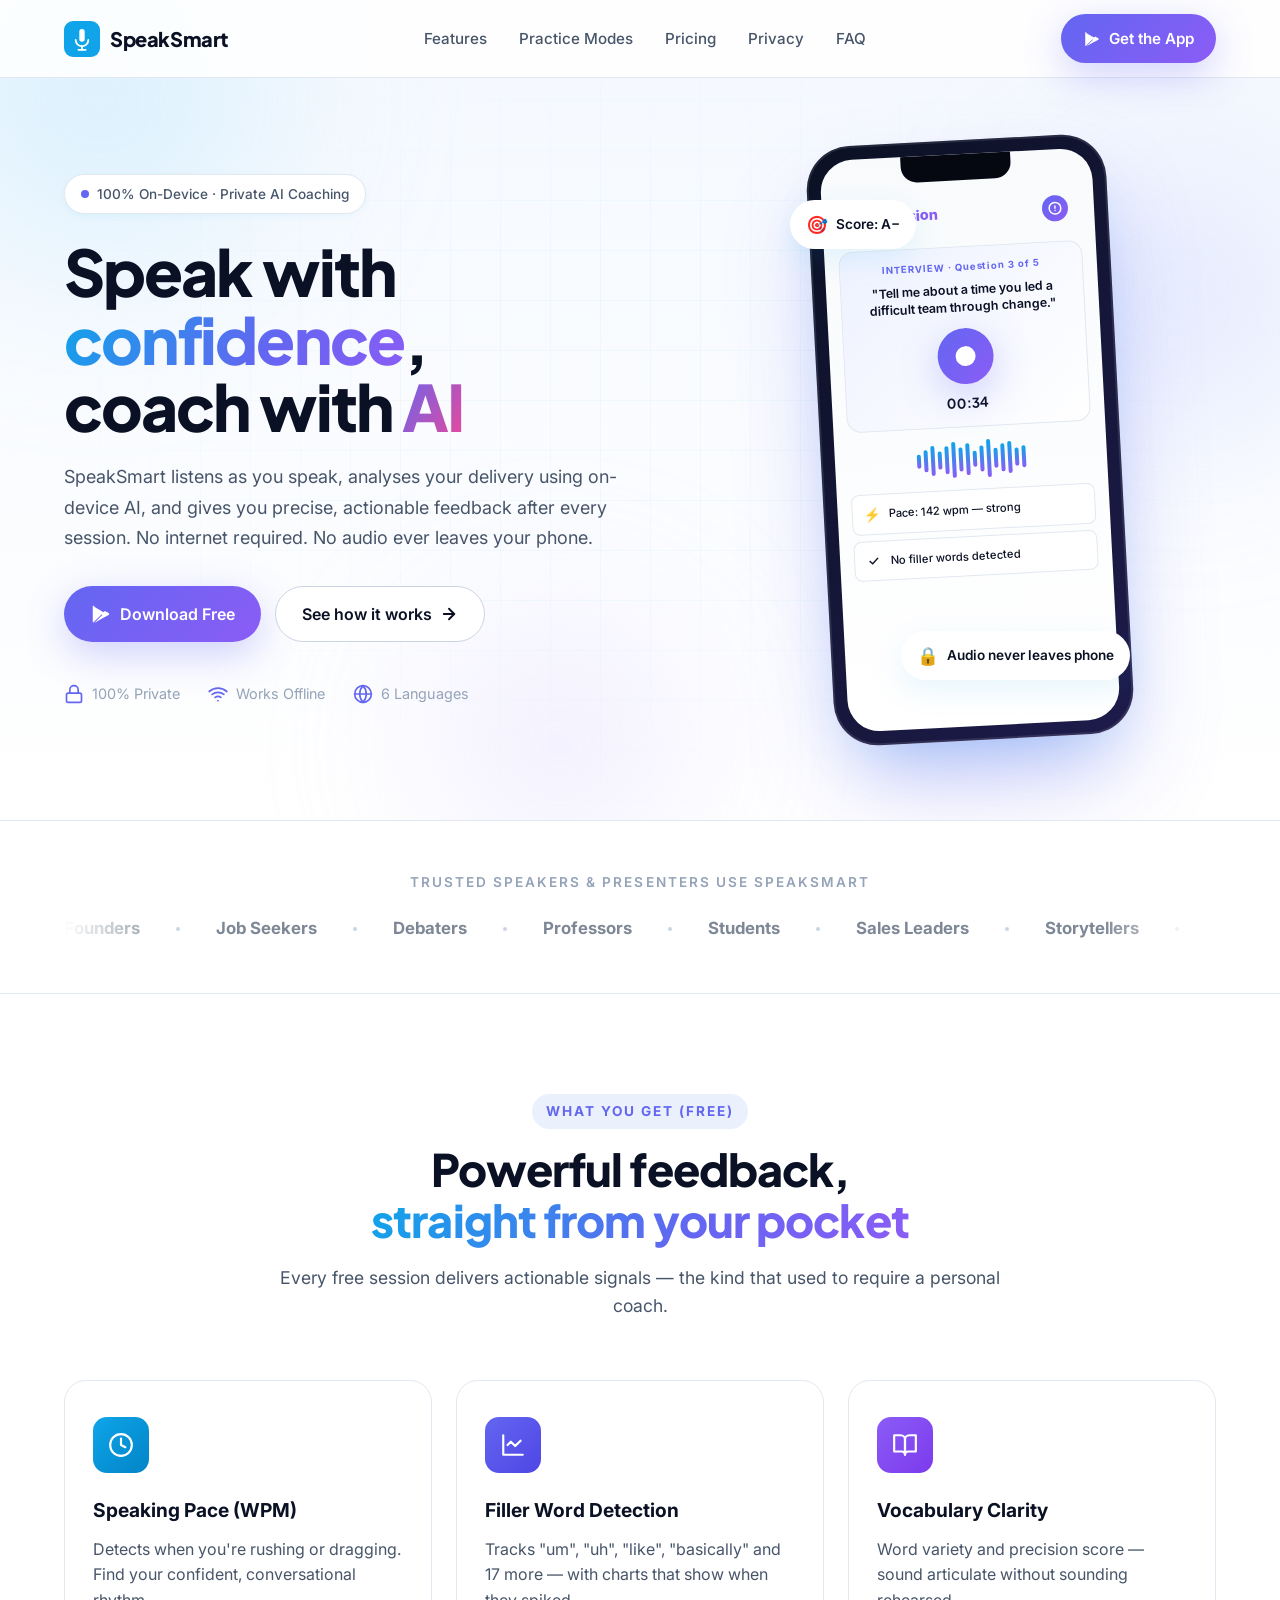
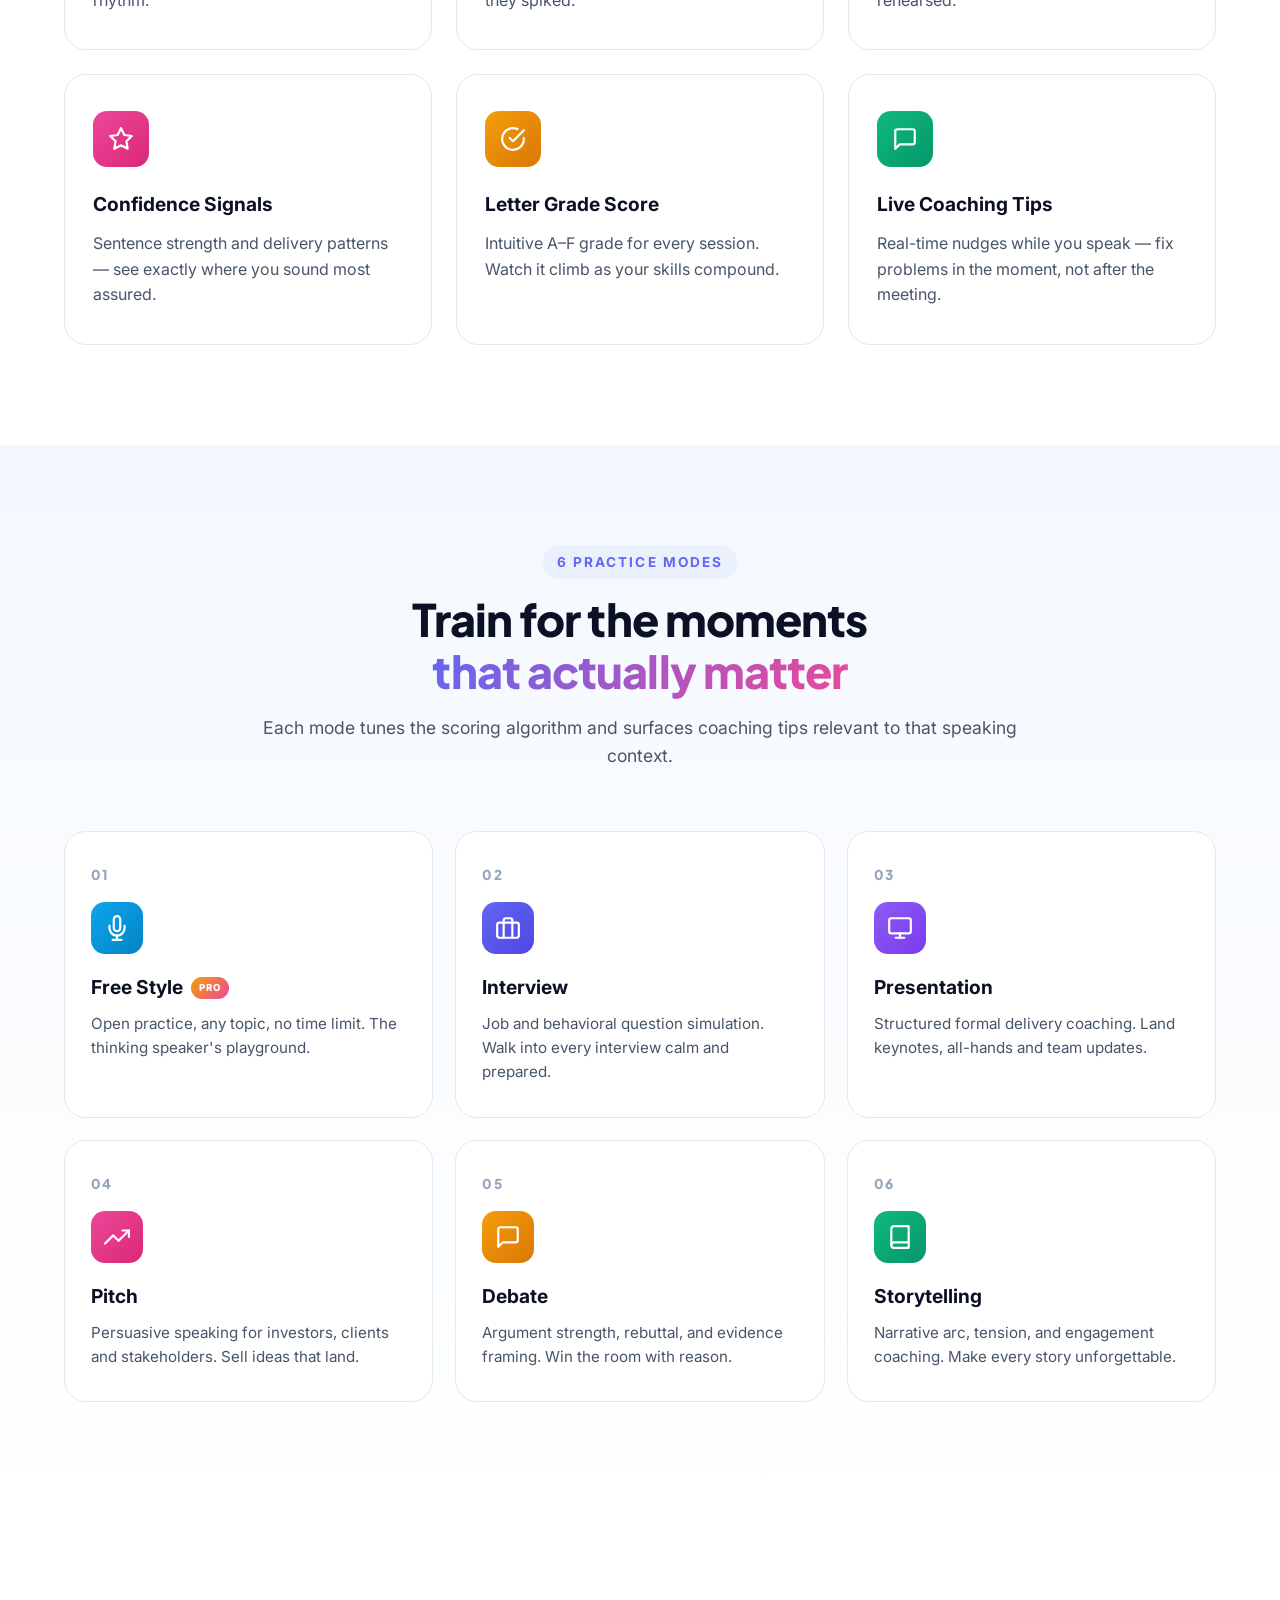
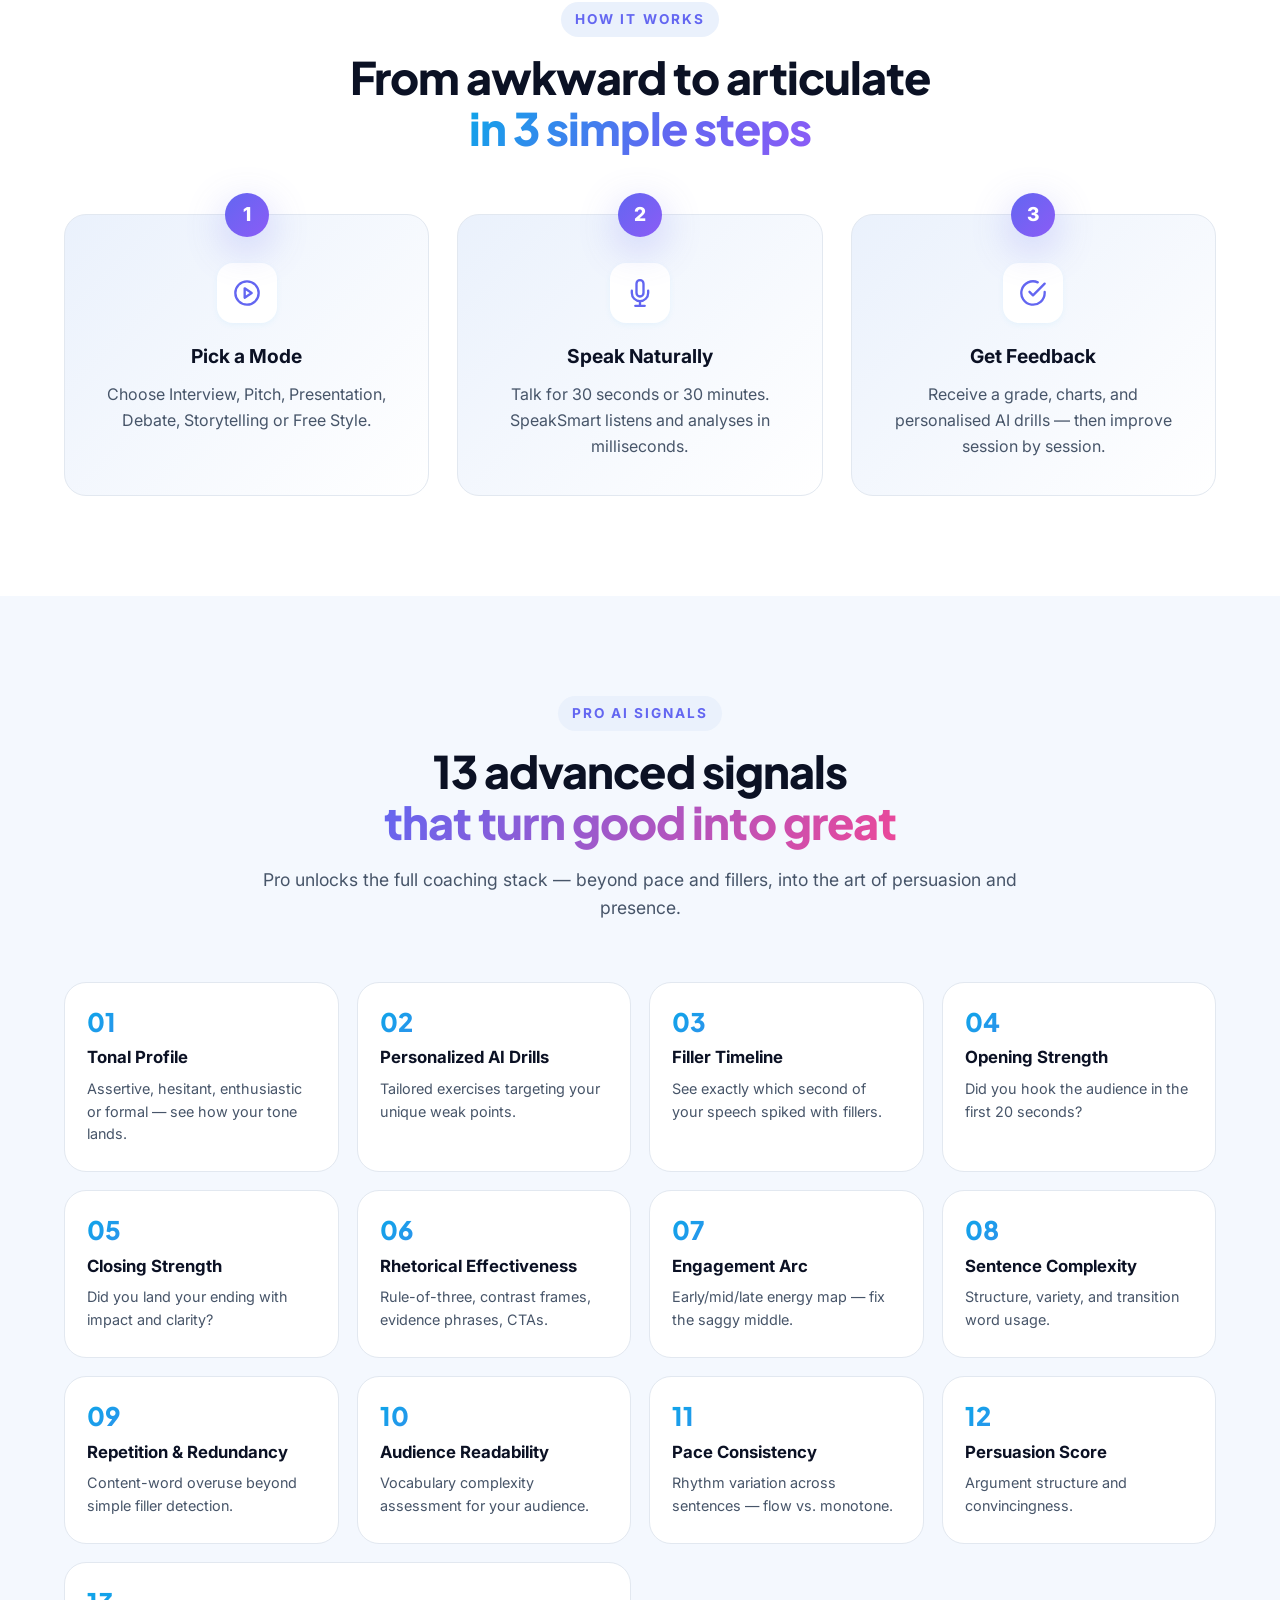
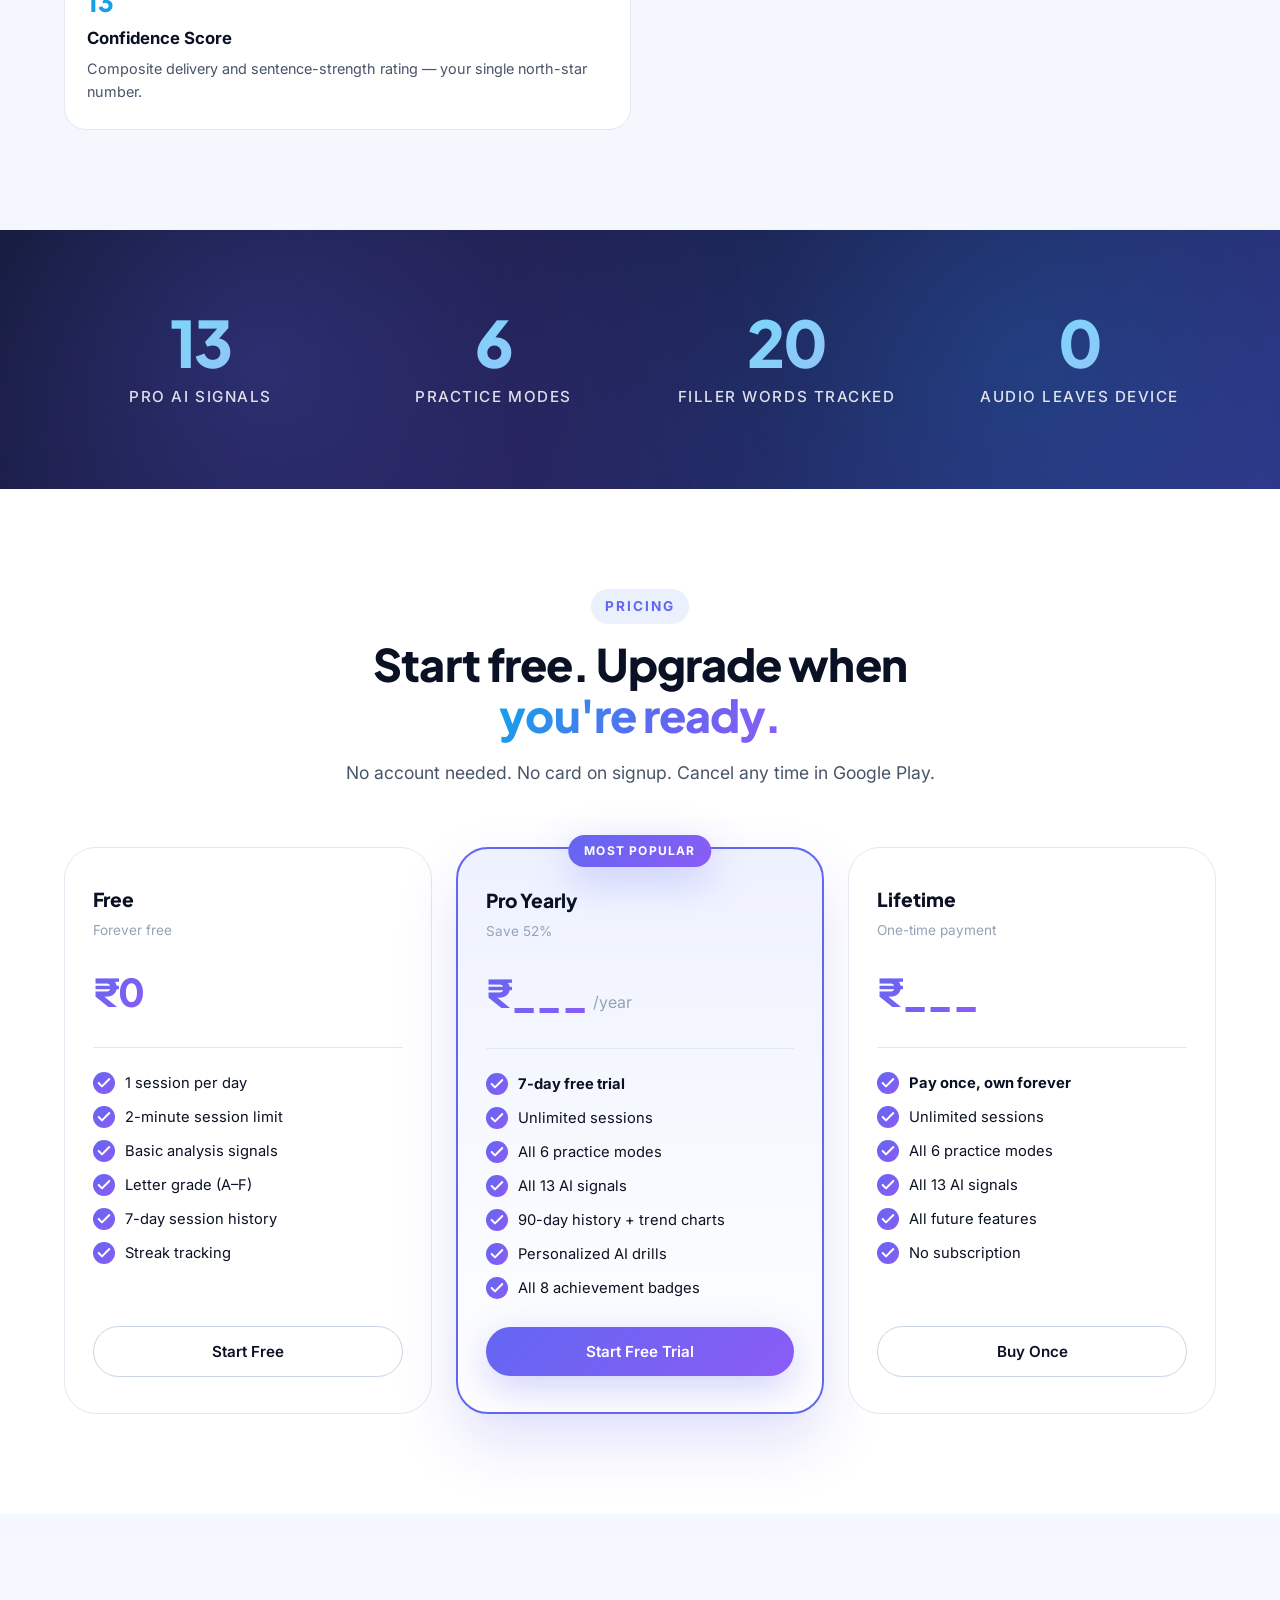
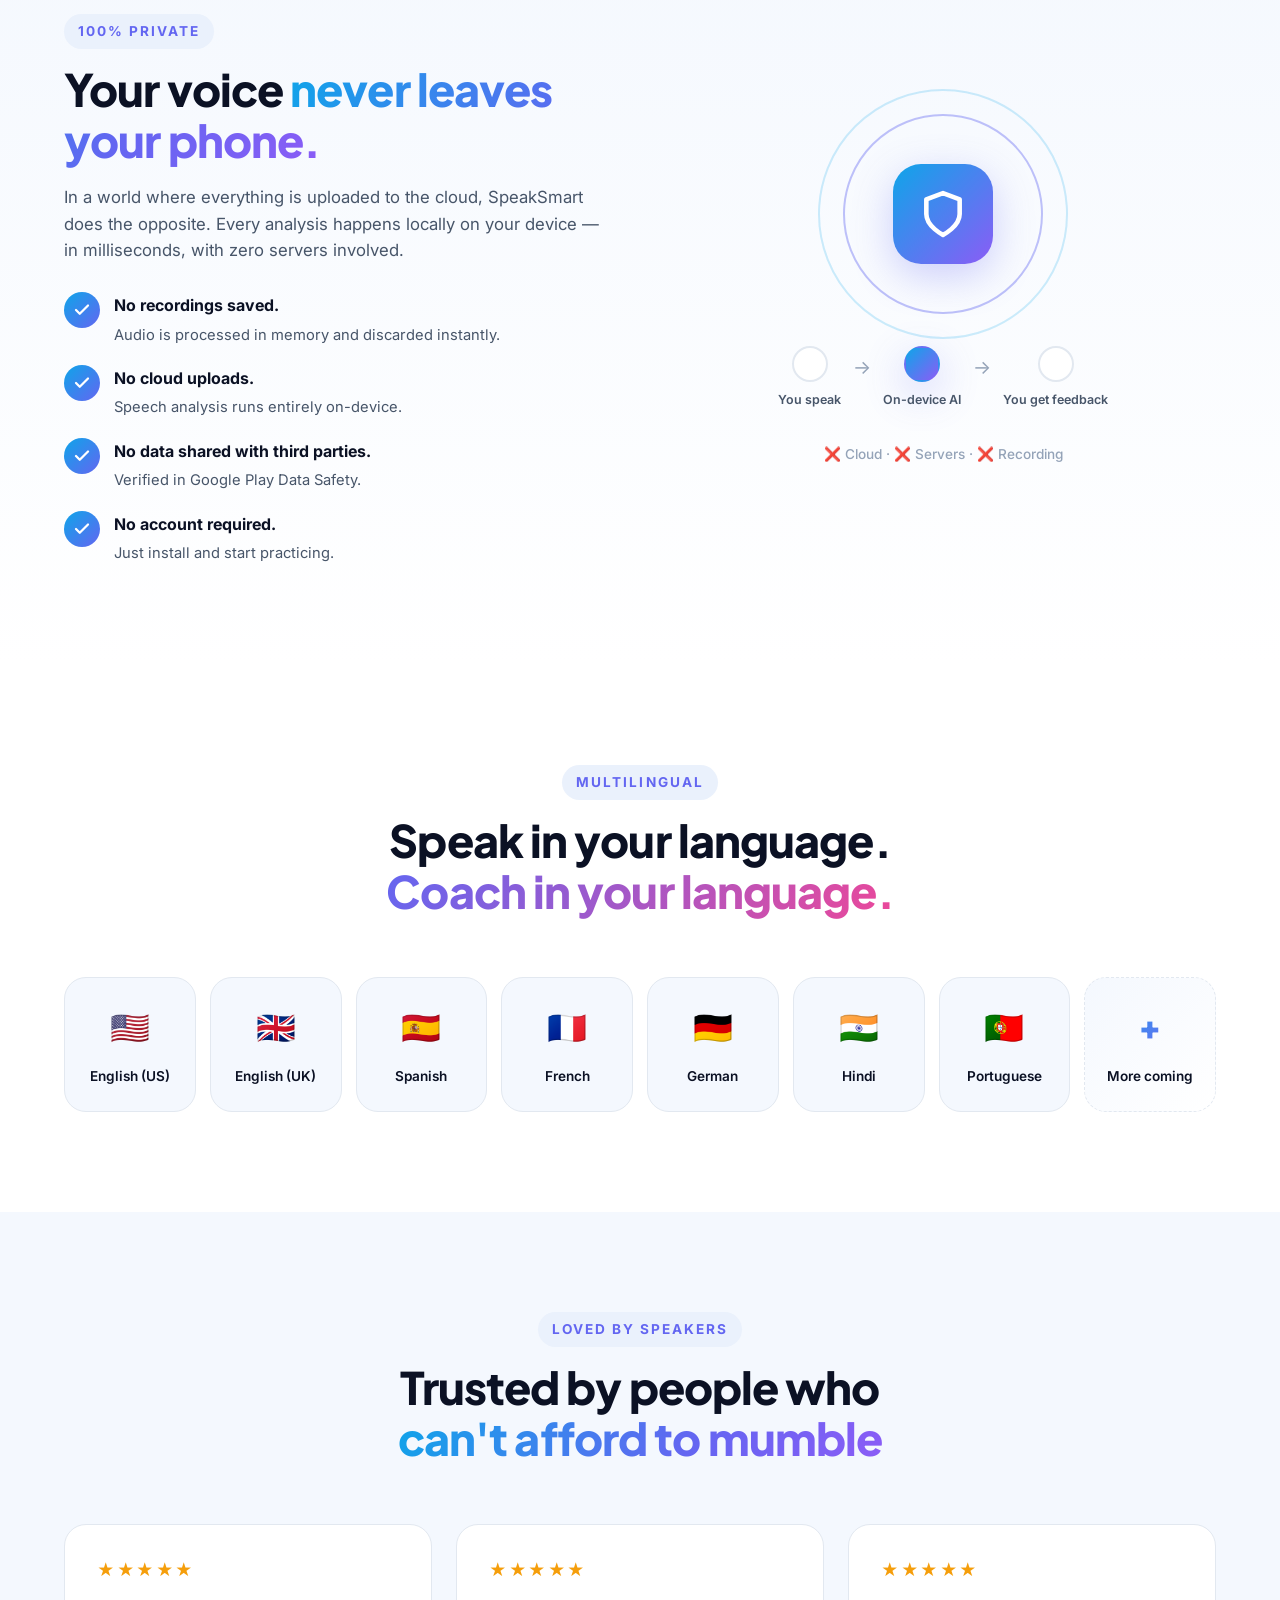
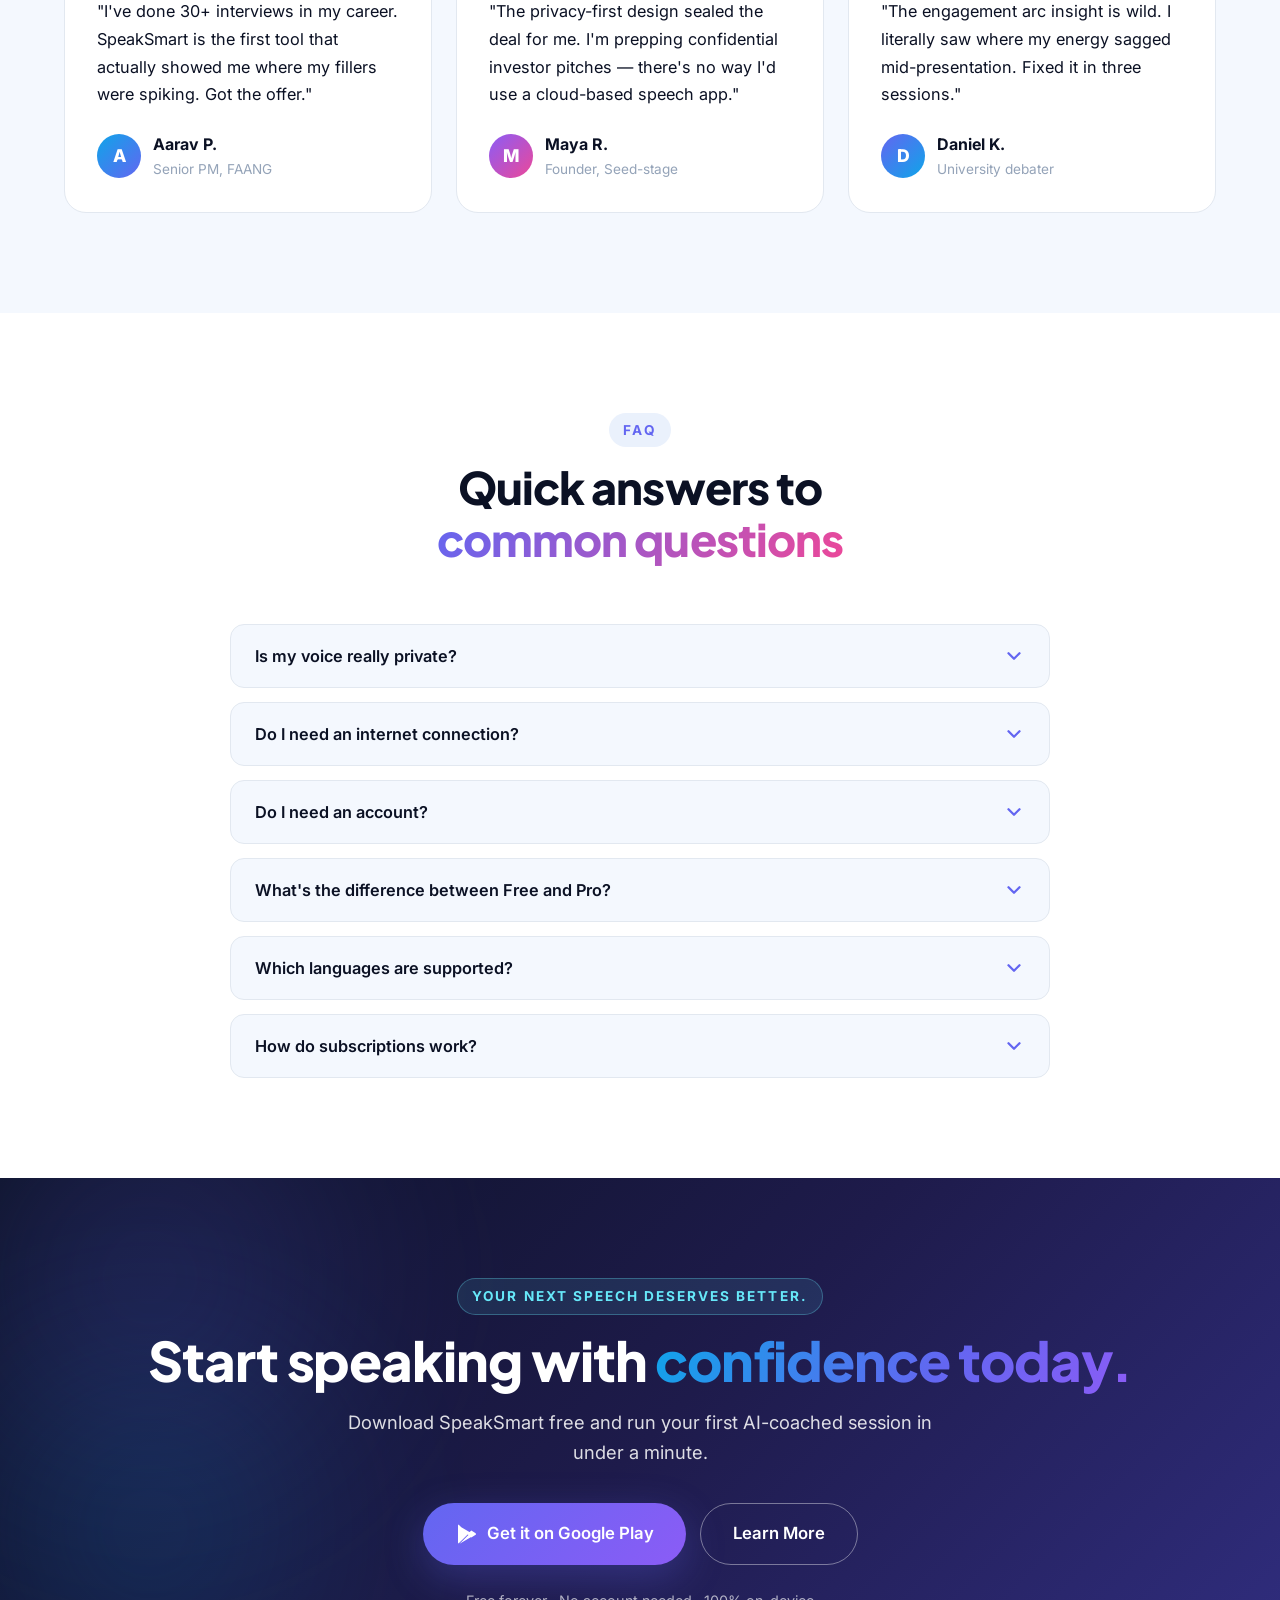
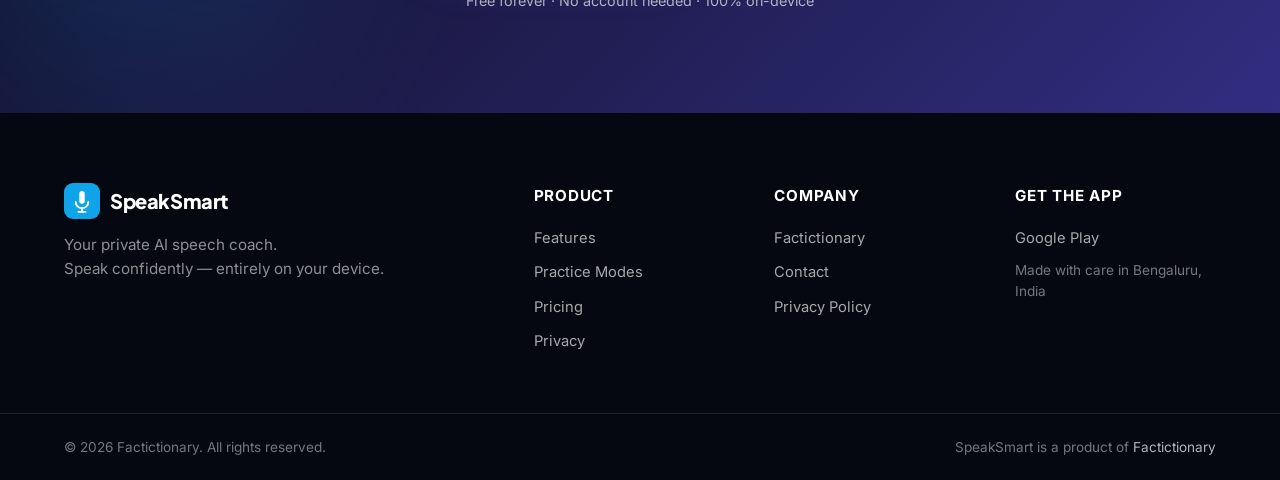
==== index.html @ 40c36393 "Add files via upload" ====
<!DOCTYPE html>
<html lang="en">
<head>
    <meta charset="UTF-8">
    <meta name="viewport" content="width=device-width, initial-scale=1.0">
    <title>SpeakSmart: AI Speech Coach | Private On-Device Speaking Trainer</title>
    <meta name="description" content="Become a more confident speaker with SpeakSmart — your private, on-device AI speech coach. Get instant feedback on pace, fillers, clarity and confidence. 6 practice modes, 13 AI signals, 100% private.">
    <meta name="keywords" content="speech coach, AI speaking, public speaking app, presentation coach, interview prep, pitch practice, filler word detector, speech analytics, SpeakSmart, Factictionary, on-device AI">
    <meta name="author" content="Factictionary">
    <meta property="og:title" content="SpeakSmart: AI Speech Coach">
    <meta property="og:description" content="Speak confidently. Anytime. Anywhere. On-device AI that never sends your voice to the cloud.">
    <meta property="og:type" content="website">
    <link rel="canonical" href="https://speaksmart.factictionary.in">
    <link rel="preconnect" href="https://fonts.googleapis.com">
    <link rel="preconnect" href="https://fonts.gstatic.com" crossorigin>
    <link href="https://fonts.googleapis.com/css2?family=Inter:wght@400;500;600;700;800;900&family=Plus+Jakarta+Sans:wght@600;700;800&display=swap" rel="stylesheet">
    <link rel="stylesheet" href="styles.css">
    <link rel="icon" type="image/svg+xml" href="assets/favicon.svg">
</head>
<body>

<!-- ============== NAVIGATION ============== -->
<nav class="navbar" id="navbar">
    <div class="container nav-container">
        <a href="#home" class="nav-brand">
            <span class="brand-logo">
                <svg viewBox="0 0 40 40" fill="none" xmlns="http://www.w3.org/2000/svg">
                    <defs>
                        <linearGradient id="brandGrad" x1="0" y1="0" x2="40" y2="40">
                            <stop offset="0%" stop-color="#0EA5E9"/>
                            <stop offset="60%" stop-color="#6366F1"/>
                            <stop offset="100%" stop-color="#8B5CF6"/>
                        </linearGradient>
                    </defs>
                    <rect width="40" height="40" rx="10" fill="url(#brandGrad)"/>
                    <rect x="17" y="9" width="6" height="14" rx="3" fill="white"/>
                    <path d="M13 21c0 4 3 7 7 7s7-3 7-7" stroke="white" stroke-width="2" stroke-linecap="round" fill="none"/>
                    <line x1="20" y1="28" x2="20" y2="32" stroke="white" stroke-width="2" stroke-linecap="round"/>
                    <line x1="16" y1="32" x2="24" y2="32" stroke="white" stroke-width="2" stroke-linecap="round"/>
                </svg>
            </span>
            <span class="brand-text">SpeakSmart</span>
        </a>
        <div class="nav-links" id="navLinks">
            <a href="#features">Features</a>
            <a href="#modes">Practice Modes</a>
            <a href="#pricing">Pricing</a>
            <a href="#privacy">Privacy</a>
            <a href="#faq">FAQ</a>
            <a href="https://play.google.com/store/apps/details?id=in.factictionary.speak_smart" target="_blank" rel="noopener" class="nav-mobile-cta">
                <svg width="18" height="18" viewBox="0 0 24 24" fill="currentColor"><path d="M3 20.5V3.5c0-.4.2-.7.5-.9l9.7 9.4-9.7 9.4c-.3-.2-.5-.5-.5-.9zm10.4-7.5L4.6 4.2l12.4 7.2-3.6 1.6zm0 0l3.6 1.6-12.4 7.2 8.8-8.8zM21 12c0 .5-.3.9-.7 1.1l-4 2.3-3.7-3.4 3.7-3.4 4 2.3c.4.2.7.6.7 1.1z"/></svg>
                Get the App
            </a>
        </div>
        <a href="https://play.google.com/store/apps/details?id=in.factictionary.speak_smart" target="_blank" rel="noopener" class="btn btn-primary nav-cta">
            <svg width="18" height="18" viewBox="0 0 24 24" fill="currentColor"><path d="M3 20.5V3.5c0-.4.2-.7.5-.9l9.7 9.4-9.7 9.4c-.3-.2-.5-.5-.5-.9zm10.4-7.5L4.6 4.2l12.4 7.2-3.6 1.6zm0 0l3.6 1.6-12.4 7.2 8.8-8.8zM21 12c0 .5-.3.9-.7 1.1l-4 2.3-3.7-3.4 3.7-3.4 4 2.3c.4.2.7.6.7 1.1z"/></svg>
            Get the App
        </a>
        <button class="nav-toggle" id="navToggle" aria-label="Menu">
            <span></span><span></span><span></span>
        </button>
    </div>
</nav>
<div class="nav-overlay" id="navOverlay"></div>

<!-- ============== HERO SECTION ============== -->
<section class="hero" id="home">
    <div class="hero-bg">
        <div class="blob blob-1"></div>
        <div class="blob blob-2"></div>
        <div class="blob blob-3"></div>
        <div class="grid-overlay"></div>
    </div>
    <div class="container hero-container">
        <div class="hero-content">
            <div class="hero-badge">
                <span class="pulse-dot"></span>
                <span>100% On-Device · Private AI Coaching</span>
            </div>
            <h1 class="hero-title">
                Speak with <span class="text-gradient">confidence</span>,<br>
                coach with <span class="text-gradient-2">AI</span>
            </h1>
            <p class="hero-subtitle">
                SpeakSmart listens as you speak, analyses your delivery using on-device AI,
                and gives you precise, actionable feedback after every session.
                No internet required. No audio ever leaves your phone.
            </p>
            <div class="hero-actions">
                <a href="https://play.google.com/store/apps/details?id=in.factictionary.speak_smart" target="_blank" rel="noopener" class="btn btn-primary btn-lg">
                    <svg width="22" height="22" viewBox="0 0 24 24" fill="currentColor"><path d="M3 20.5V3.5c0-.4.2-.7.5-.9l9.7 9.4-9.7 9.4c-.3-.2-.5-.5-.5-.9zm10.4-7.5L4.6 4.2l12.4 7.2-3.6 1.6zm0 0l3.6 1.6-12.4 7.2 8.8-8.8zM21 12c0 .5-.3.9-.7 1.1l-4 2.3-3.7-3.4 3.7-3.4 4 2.3c.4.2.7.6.7 1.1z"/></svg>
                    Download Free
                </a>
                <a href="#how-it-works" class="btn btn-secondary btn-lg">
                    See how it works
                    <svg width="18" height="18" viewBox="0 0 24 24" fill="none" stroke="currentColor" stroke-width="2.5" stroke-linecap="round" stroke-linejoin="round"><line x1="5" y1="12" x2="19" y2="12"/><polyline points="12 5 19 12 12 19"/></svg>
                </a>
            </div>
            <div class="hero-trust">
                <div class="trust-item">
                    <svg width="20" height="20" viewBox="0 0 24 24" fill="none" stroke="currentColor" stroke-width="2" stroke-linecap="round" stroke-linejoin="round"><rect x="3" y="11" width="18" height="11" rx="2" ry="2"/><path d="M7 11V7a5 5 0 0 1 10 0v4"/></svg>
                    <span>100% Private</span>
                </div>
                <div class="trust-item">
                    <svg width="20" height="20" viewBox="0 0 24 24" fill="none" stroke="currentColor" stroke-width="2" stroke-linecap="round" stroke-linejoin="round"><path d="M5 12.55a11 11 0 0 1 14 0"/><path d="M1.42 9a16 16 0 0 1 21.16 0"/><path d="M8.53 16.11a6 6 0 0 1 6.95 0"/><line x1="12" y1="20" x2="12.01" y2="20"/></svg>
                    <span>Works Offline</span>
                </div>
                <div class="trust-item">
                    <svg width="20" height="20" viewBox="0 0 24 24" fill="none" stroke="currentColor" stroke-width="2" stroke-linecap="round" stroke-linejoin="round"><circle cx="12" cy="12" r="10"/><line x1="2" y1="12" x2="22" y2="12"/><path d="M12 2a15.3 15.3 0 0 1 4 10 15.3 15.3 0 0 1-4 10 15.3 15.3 0 0 1-4-10 15.3 15.3 0 0 1 4-10z"/></svg>
                    <span>6 Languages</span>
                </div>
            </div>
        </div>
        <div class="hero-visual">
            <div class="phone-mockup">
                <div class="phone-frame">
                    <div class="phone-notch"></div>
                    <div class="phone-screen">
                        <div class="app-header-bar">
                            <div class="app-bar-title">Live Session</div>
                            <div class="app-bar-icon">
                                <svg width="14" height="14" viewBox="0 0 24 24" fill="none" stroke="currentColor" stroke-width="2.5" stroke-linecap="round" stroke-linejoin="round"><circle cx="12" cy="12" r="10"/><line x1="12" y1="8" x2="12" y2="12"/><line x1="12" y1="16" x2="12.01" y2="16"/></svg>
                            </div>
                        </div>
                        <div class="session-card">
                            <div class="session-mode">INTERVIEW · Question 3 of 5</div>
                            <div class="session-question">"Tell me about a time you led a difficult team through change."</div>
                            <div class="record-btn">
                                <div class="record-pulse"></div>
                            </div>
                            <div class="session-timer">00:34</div>
                        </div>
                        <div class="waveform">
                            <div class="bar"></div><div class="bar"></div><div class="bar"></div><div class="bar"></div>
                            <div class="bar"></div><div class="bar"></div><div class="bar"></div><div class="bar"></div>
                            <div class="bar"></div><div class="bar"></div><div class="bar"></div><div class="bar"></div>
                            <div class="bar"></div><div class="bar"></div><div class="bar"></div><div class="bar"></div>
                        </div>
                        <div class="live-tips">
                            <div class="tip">
                                <span class="tip-icon">⚡</span>
                                <span>Pace: 142 wpm — strong</span>
                            </div>
                            <div class="tip">
                                <span class="tip-icon">✓</span>
                                <span>No filler words detected</span>
                            </div>
                        </div>
                    </div>
                </div>
                <div class="floating-badge badge-1">
                    <span class="badge-emoji">🎯</span>
                    <span class="badge-text">Score: A−</span>
                </div>
                <div class="floating-badge badge-2">
                    <span class="badge-emoji">🔒</span>
                    <span class="badge-text">Audio never leaves phone</span>
                </div>
            </div>
        </div>
    </div>
</section>

<!-- ============== LOGOS / SOCIAL PROOF ============== -->
<section class="logos-section">
    <div class="container">
        <p class="logos-label">Trusted speakers & presenters use SpeakSmart</p>
        <div class="logo-marquee">
            <div class="marquee-track">
                <span class="logo-item">Founders</span>
                <span class="logo-divider"></span>
                <span class="logo-item">Job Seekers</span>
                <span class="logo-divider"></span>
                <span class="logo-item">Debaters</span>
                <span class="logo-divider"></span>
                <span class="logo-item">Professors</span>
                <span class="logo-divider"></span>
                <span class="logo-item">Students</span>
                <span class="logo-divider"></span>
                <span class="logo-item">Sales Leaders</span>
                <span class="logo-divider"></span>
                <span class="logo-item">Storytellers</span>
                <span class="logo-divider"></span>
            </div>
        </div>
    </div>
</section>

<!-- ============== CORE FEATURES ============== -->
<section class="features" id="features">
    <div class="container">
        <div class="section-header reveal">
            <div class="section-eyebrow">What you get (Free)</div>
            <h2 class="section-title">Powerful feedback,<br><span class="text-gradient">straight from your pocket</span></h2>
            <p class="section-subtitle">Every free session delivers actionable signals — the kind that used to require a personal coach.</p>
        </div>

        <div class="features-grid">
            <div class="feature-card reveal">
                <div class="feature-icon icon-grad-1">
                    <svg viewBox="0 0 24 24" fill="none" stroke="currentColor" stroke-width="2" stroke-linecap="round" stroke-linejoin="round"><circle cx="12" cy="12" r="10"/><polyline points="12 6 12 12 16 14"/></svg>
                </div>
                <h3>Speaking Pace (WPM)</h3>
                <p>Detects when you're rushing or dragging. Find your confident, conversational rhythm.</p>
            </div>
            <div class="feature-card reveal">
                <div class="feature-icon icon-grad-2">
                    <svg viewBox="0 0 24 24" fill="none" stroke="currentColor" stroke-width="2" stroke-linecap="round" stroke-linejoin="round"><path d="M3 3v18h18"/><path d="M7 12l3-3 4 4 5-5"/></svg>
                </div>
                <h3>Filler Word Detection</h3>
                <p>Tracks "um", "uh", "like", "basically" and 17 more — with charts that show when they spiked.</p>
            </div>
            <div class="feature-card reveal">
                <div class="feature-icon icon-grad-3">
                    <svg viewBox="0 0 24 24" fill="none" stroke="currentColor" stroke-width="2" stroke-linecap="round" stroke-linejoin="round"><path d="M2 3h6a4 4 0 0 1 4 4v14a3 3 0 0 0-3-3H2z"/><path d="M22 3h-6a4 4 0 0 0-4 4v14a3 3 0 0 1 3-3h7z"/></svg>
                </div>
                <h3>Vocabulary Clarity</h3>
                <p>Word variety and precision score — sound articulate without sounding rehearsed.</p>
            </div>
            <div class="feature-card reveal">
                <div class="feature-icon icon-grad-4">
                    <svg viewBox="0 0 24 24" fill="none" stroke="currentColor" stroke-width="2" stroke-linecap="round" stroke-linejoin="round"><polygon points="12 2 15.09 8.26 22 9.27 17 14.14 18.18 21.02 12 17.77 5.82 21.02 7 14.14 2 9.27 8.91 8.26 12 2"/></svg>
                </div>
                <h3>Confidence Signals</h3>
                <p>Sentence strength and delivery patterns — see exactly where you sound most assured.</p>
            </div>
            <div class="feature-card reveal">
                <div class="feature-icon icon-grad-5">
                    <svg viewBox="0 0 24 24" fill="none" stroke="currentColor" stroke-width="2" stroke-linecap="round" stroke-linejoin="round"><path d="M22 11.08V12a10 10 0 1 1-5.93-9.14"/><polyline points="22 4 12 14.01 9 11.01"/></svg>
                </div>
                <h3>Letter Grade Score</h3>
                <p>Intuitive A–F grade for every session. Watch it climb as your skills compound.</p>
            </div>
            <div class="feature-card reveal">
                <div class="feature-icon icon-grad-6">
                    <svg viewBox="0 0 24 24" fill="none" stroke="currentColor" stroke-width="2" stroke-linecap="round" stroke-linejoin="round"><path d="M21 15a2 2 0 0 1-2 2H7l-4 4V5a2 2 0 0 1 2-2h14a2 2 0 0 1 2 2z"/></svg>
                </div>
                <h3>Live Coaching Tips</h3>
                <p>Real-time nudges while you speak — fix problems in the moment, not after the meeting.</p>
            </div>
        </div>
    </div>
</section>

<!-- ============== PRACTICE MODES ============== -->
<section class="modes" id="modes">
    <div class="container">
        <div class="section-header reveal">
            <div class="section-eyebrow">6 Practice Modes</div>
            <h2 class="section-title">Train for the moments<br><span class="text-gradient-2">that actually matter</span></h2>
            <p class="section-subtitle">Each mode tunes the scoring algorithm and surfaces coaching tips relevant to that speaking context.</p>
        </div>

        <div class="modes-grid">
            <div class="mode-card reveal">
                <div class="mode-num">01</div>
                <div class="mode-content-inner">
                    <div class="mode-icon-wrap icon-grad-1">
                        <svg viewBox="0 0 24 24" fill="none" stroke="currentColor" stroke-width="2" stroke-linecap="round" stroke-linejoin="round"><path d="M12 1a3 3 0 0 0-3 3v8a3 3 0 0 0 6 0V4a3 3 0 0 0-3-3z"/><path d="M19 10v2a7 7 0 0 1-14 0v-2"/><line x1="12" y1="19" x2="12" y2="23"/><line x1="8" y1="23" x2="16" y2="23"/></svg>
                    </div>
                    <h3>Free Style <span class="mode-pro">PRO</span></h3>
                    <p>Open practice, any topic, no time limit. The thinking speaker's playground.</p>
                </div>
            </div>
            <div class="mode-card reveal">
                <div class="mode-num">02</div>
                <div class="mode-content-inner">
                    <div class="mode-icon-wrap icon-grad-2">
                        <svg viewBox="0 0 24 24" fill="none" stroke="currentColor" stroke-width="2" stroke-linecap="round" stroke-linejoin="round"><rect x="2" y="7" width="20" height="14" rx="2" ry="2"/><path d="M16 21V5a2 2 0 0 0-2-2h-4a2 2 0 0 0-2 2v16"/></svg>
                    </div>
                    <h3>Interview</h3>
                    <p>Job and behavioral question simulation. Walk into every interview calm and prepared.</p>
                </div>
            </div>
            <div class="mode-card reveal">
                <div class="mode-num">03</div>
                <div class="mode-content-inner">
                    <div class="mode-icon-wrap icon-grad-3">
                        <svg viewBox="0 0 24 24" fill="none" stroke="currentColor" stroke-width="2" stroke-linecap="round" stroke-linejoin="round"><rect x="2" y="3" width="20" height="14" rx="2" ry="2"/><line x1="8" y1="21" x2="16" y2="21"/><line x1="12" y1="17" x2="12" y2="21"/></svg>
                    </div>
                    <h3>Presentation</h3>
                    <p>Structured formal delivery coaching. Land keynotes, all-hands and team updates.</p>
                </div>
            </div>
            <div class="mode-card reveal">
                <div class="mode-num">04</div>
                <div class="mode-content-inner">
                    <div class="mode-icon-wrap icon-grad-4">
                        <svg viewBox="0 0 24 24" fill="none" stroke="currentColor" stroke-width="2" stroke-linecap="round" stroke-linejoin="round"><polyline points="23 6 13.5 15.5 8.5 10.5 1 18"/><polyline points="17 6 23 6 23 12"/></svg>
                    </div>
                    <h3>Pitch</h3>
                    <p>Persuasive speaking for investors, clients and stakeholders. Sell ideas that land.</p>
                </div>
            </div>
            <div class="mode-card reveal">
                <div class="mode-num">05</div>
                <div class="mode-content-inner">
                    <div class="mode-icon-wrap icon-grad-5">
                        <svg viewBox="0 0 24 24" fill="none" stroke="currentColor" stroke-width="2" stroke-linecap="round" stroke-linejoin="round"><path d="M21 15a2 2 0 0 1-2 2H7l-4 4V5a2 2 0 0 1 2-2h14a2 2 0 0 1 2 2z"/></svg>
                    </div>
                    <h3>Debate</h3>
                    <p>Argument strength, rebuttal, and evidence framing. Win the room with reason.</p>
                </div>
            </div>
            <div class="mode-card reveal">
                <div class="mode-num">06</div>
                <div class="mode-content-inner">
                    <div class="mode-icon-wrap icon-grad-6">
                        <svg viewBox="0 0 24 24" fill="none" stroke="currentColor" stroke-width="2" stroke-linecap="round" stroke-linejoin="round"><path d="M4 19.5A2.5 2.5 0 0 1 6.5 17H20"/><path d="M6.5 2H20v20H6.5A2.5 2.5 0 0 1 4 19.5v-15A2.5 2.5 0 0 1 6.5 2z"/></svg>
                    </div>
                    <h3>Storytelling</h3>
                    <p>Narrative arc, tension, and engagement coaching. Make every story unforgettable.</p>
                </div>
            </div>
        </div>
    </div>
</section>

<!-- ============== HOW IT WORKS ============== -->
<section class="how-it-works" id="how-it-works">
    <div class="container">
        <div class="section-header reveal">
            <div class="section-eyebrow">How it works</div>
            <h2 class="section-title">From awkward to articulate<br><span class="text-gradient">in 3 simple steps</span></h2>
        </div>

        <div class="steps-grid">
            <div class="step-card reveal">
                <div class="step-number">1</div>
                <div class="step-icon">
                    <svg viewBox="0 0 24 24" fill="none" stroke="currentColor" stroke-width="2" stroke-linecap="round" stroke-linejoin="round"><circle cx="12" cy="12" r="10"/><polygon points="10 8 16 12 10 16 10 8"/></svg>
                </div>
                <h3>Pick a Mode</h3>
                <p>Choose Interview, Pitch, Presentation, Debate, Storytelling or Free Style.</p>
            </div>
            <div class="step-card reveal">
                <div class="step-number">2</div>
                <div class="step-icon">
                    <svg viewBox="0 0 24 24" fill="none" stroke="currentColor" stroke-width="2" stroke-linecap="round" stroke-linejoin="round"><path d="M12 1a3 3 0 0 0-3 3v8a3 3 0 0 0 6 0V4a3 3 0 0 0-3-3z"/><path d="M19 10v2a7 7 0 0 1-14 0v-2"/><line x1="12" y1="19" x2="12" y2="23"/><line x1="8" y1="23" x2="16" y2="23"/></svg>
                </div>
                <h3>Speak Naturally</h3>
                <p>Talk for 30 seconds or 30 minutes. SpeakSmart listens and analyses in milliseconds.</p>
            </div>
            <div class="step-card reveal">
                <div class="step-number">3</div>
                <div class="step-icon">
                    <svg viewBox="0 0 24 24" fill="none" stroke="currentColor" stroke-width="2" stroke-linecap="round" stroke-linejoin="round"><path d="M22 11.08V12a10 10 0 1 1-5.93-9.14"/><polyline points="22 4 12 14.01 9 11.01"/></svg>
                </div>
                <h3>Get Feedback</h3>
                <p>Receive a grade, charts, and personalised AI drills — then improve session by session.</p>
            </div>
        </div>
    </div>
</section>

<!-- ============== PRO FEATURES ============== -->
<section class="pro-section">
    <div class="container">
        <div class="section-header reveal">
            <div class="section-eyebrow">Pro AI Signals</div>
            <h2 class="section-title">13 advanced signals<br><span class="text-gradient-2">that turn good into great</span></h2>
            <p class="section-subtitle">Pro unlocks the full coaching stack — beyond pace and fillers, into the art of persuasion and presence.</p>
        </div>

        <div class="pro-grid">
            <div class="pro-card reveal">
                <div class="pro-num">01</div>
                <h3>Tonal Profile</h3>
                <p>Assertive, hesitant, enthusiastic or formal — see how your tone lands.</p>
            </div>
            <div class="pro-card reveal">
                <div class="pro-num">02</div>
                <h3>Personalized AI Drills</h3>
                <p>Tailored exercises targeting your unique weak points.</p>
            </div>
            <div class="pro-card reveal">
                <div class="pro-num">03</div>
                <h3>Filler Timeline</h3>
                <p>See exactly which second of your speech spiked with fillers.</p>
            </div>
            <div class="pro-card reveal">
                <div class="pro-num">04</div>
                <h3>Opening Strength</h3>
                <p>Did you hook the audience in the first 20 seconds?</p>
            </div>
            <div class="pro-card reveal">
                <div class="pro-num">05</div>
                <h3>Closing Strength</h3>
                <p>Did you land your ending with impact and clarity?</p>
            </div>
            <div class="pro-card reveal">
                <div class="pro-num">06</div>
                <h3>Rhetorical Effectiveness</h3>
                <p>Rule-of-three, contrast frames, evidence phrases, CTAs.</p>
            </div>
            <div class="pro-card reveal">
                <div class="pro-num">07</div>
                <h3>Engagement Arc</h3>
                <p>Early/mid/late energy map — fix the saggy middle.</p>
            </div>
            <div class="pro-card reveal">
                <div class="pro-num">08</div>
                <h3>Sentence Complexity</h3>
                <p>Structure, variety, and transition word usage.</p>
            </div>
            <div class="pro-card reveal">
                <div class="pro-num">09</div>
                <h3>Repetition & Redundancy</h3>
                <p>Content-word overuse beyond simple filler detection.</p>
            </div>
            <div class="pro-card reveal">
                <div class="pro-num">10</div>
                <h3>Audience Readability</h3>
                <p>Vocabulary complexity assessment for your audience.</p>
            </div>
            <div class="pro-card reveal">
                <div class="pro-num">11</div>
                <h3>Pace Consistency</h3>
                <p>Rhythm variation across sentences — flow vs. monotone.</p>
            </div>
            <div class="pro-card reveal">
                <div class="pro-num">12</div>
                <h3>Persuasion Score</h3>
                <p>Argument structure and convincingness.</p>
            </div>
            <div class="pro-card reveal pro-card-wide">
                <div class="pro-num">13</div>
                <div>
                    <h3>Confidence Score</h3>
                    <p>Composite delivery and sentence-strength rating — your single north-star number.</p>
                </div>
            </div>
        </div>
    </div>
</section>

<!-- ============== STATS ============== -->
<section class="stats">
    <div class="container">
        <div class="stats-grid">
            <div class="stat reveal">
                <div class="stat-num">13</div>
                <div class="stat-label">Pro AI Signals</div>
            </div>
            <div class="stat reveal">
                <div class="stat-num">6</div>
                <div class="stat-label">Practice Modes</div>
            </div>
            <div class="stat reveal">
                <div class="stat-num">20</div>
                <div class="stat-label">Filler Words Tracked</div>
            </div>
            <div class="stat reveal">
                <div class="stat-num">0</div>
                <div class="stat-label">Audio Leaves Device</div>
            </div>
        </div>
    </div>
</section>

<!-- ============== PRICING ============== -->
<section class="pricing" id="pricing">
    <div class="container">
        <div class="section-header reveal">
            <div class="section-eyebrow">Pricing</div>
            <h2 class="section-title">Start free. Upgrade when<br><span class="text-gradient">you're ready.</span></h2>
            <p class="section-subtitle">No account needed. No card on signup. Cancel any time in Google Play.</p>
        </div>

        <div class="pricing-grid">
            <div class="price-card reveal">
                <div class="price-head">
                    <div class="price-name">Free</div>
                    <div class="price-tag">Forever free</div>
                </div>
                <div class="price-amount">
                    <span class="amount">₹0</span>
                </div>
                <ul class="price-features">
                    <li><svg width="18" height="18" viewBox="0 0 24 24" fill="none" stroke="currentColor" stroke-width="3" stroke-linecap="round" stroke-linejoin="round"><polyline points="20 6 9 17 4 12"/></svg> 1 session per day</li>
                    <li><svg width="18" height="18" viewBox="0 0 24 24" fill="none" stroke="currentColor" stroke-width="3" stroke-linecap="round" stroke-linejoin="round"><polyline points="20 6 9 17 4 12"/></svg> 2-minute session limit</li>
                    <li><svg width="18" height="18" viewBox="0 0 24 24" fill="none" stroke="currentColor" stroke-width="3" stroke-linecap="round" stroke-linejoin="round"><polyline points="20 6 9 17 4 12"/></svg> Basic analysis signals</li>
                    <li><svg width="18" height="18" viewBox="0 0 24 24" fill="none" stroke="currentColor" stroke-width="3" stroke-linecap="round" stroke-linejoin="round"><polyline points="20 6 9 17 4 12"/></svg> Letter grade (A–F)</li>
                    <li><svg width="18" height="18" viewBox="0 0 24 24" fill="none" stroke="currentColor" stroke-width="3" stroke-linecap="round" stroke-linejoin="round"><polyline points="20 6 9 17 4 12"/></svg> 7-day session history</li>
                    <li><svg width="18" height="18" viewBox="0 0 24 24" fill="none" stroke="currentColor" stroke-width="3" stroke-linecap="round" stroke-linejoin="round"><polyline points="20 6 9 17 4 12"/></svg> Streak tracking</li>
                </ul>
                <a href="https://play.google.com/store/apps/details?id=in.factictionary.speak_smart" target="_blank" rel="noopener" class="btn btn-secondary btn-block">Start Free</a>
            </div>

            <div class="price-card reveal price-card-popular">
                <div class="popular-badge">Most Popular</div>
                <div class="price-head">
                    <div class="price-name">Pro Yearly</div>
                    <div class="price-tag">Save 52%</div>
                </div>
                <div class="price-amount">
                    <span class="amount">₹___</span>
                    <span class="period">/year</span>
                </div>
                <ul class="price-features">
                    <li><svg width="18" height="18" viewBox="0 0 24 24" fill="none" stroke="currentColor" stroke-width="3" stroke-linecap="round" stroke-linejoin="round"><polyline points="20 6 9 17 4 12"/></svg> <strong>7-day free trial</strong></li>
                    <li><svg width="18" height="18" viewBox="0 0 24 24" fill="none" stroke="currentColor" stroke-width="3" stroke-linecap="round" stroke-linejoin="round"><polyline points="20 6 9 17 4 12"/></svg> Unlimited sessions</li>
                    <li><svg width="18" height="18" viewBox="0 0 24 24" fill="none" stroke="currentColor" stroke-width="3" stroke-linecap="round" stroke-linejoin="round"><polyline points="20 6 9 17 4 12"/></svg> All 6 practice modes</li>
                    <li><svg width="18" height="18" viewBox="0 0 24 24" fill="none" stroke="currentColor" stroke-width="3" stroke-linecap="round" stroke-linejoin="round"><polyline points="20 6 9 17 4 12"/></svg> All 13 AI signals</li>
                    <li><svg width="18" height="18" viewBox="0 0 24 24" fill="none" stroke="currentColor" stroke-width="3" stroke-linecap="round" stroke-linejoin="round"><polyline points="20 6 9 17 4 12"/></svg> 90-day history + trend charts</li>
                    <li><svg width="18" height="18" viewBox="0 0 24 24" fill="none" stroke="currentColor" stroke-width="3" stroke-linecap="round" stroke-linejoin="round"><polyline points="20 6 9 17 4 12"/></svg> Personalized AI drills</li>
                    <li><svg width="18" height="18" viewBox="0 0 24 24" fill="none" stroke="currentColor" stroke-width="3" stroke-linecap="round" stroke-linejoin="round"><polyline points="20 6 9 17 4 12"/></svg> All 8 achievement badges</li>
                </ul>
                <a href="https://play.google.com/store/apps/details?id=in.factictionary.speak_smart" target="_blank" rel="noopener" class="btn btn-primary btn-block">Start Free Trial</a>
            </div>

            <div class="price-card reveal">
                <div class="price-head">
                    <div class="price-name">Lifetime</div>
                    <div class="price-tag">One-time payment</div>
                </div>
                <div class="price-amount">
                    <span class="amount">₹___</span>
                </div>
                <ul class="price-features">
                    <li><svg width="18" height="18" viewBox="0 0 24 24" fill="none" stroke="currentColor" stroke-width="3" stroke-linecap="round" stroke-linejoin="round"><polyline points="20 6 9 17 4 12"/></svg> <strong>Pay once, own forever</strong></li>
                    <li><svg width="18" height="18" viewBox="0 0 24 24" fill="none" stroke="currentColor" stroke-width="3" stroke-linecap="round" stroke-linejoin="round"><polyline points="20 6 9 17 4 12"/></svg> Unlimited sessions</li>
                    <li><svg width="18" height="18" viewBox="0 0 24 24" fill="none" stroke="currentColor" stroke-width="3" stroke-linecap="round" stroke-linejoin="round"><polyline points="20 6 9 17 4 12"/></svg> All 6 practice modes</li>
                    <li><svg width="18" height="18" viewBox="0 0 24 24" fill="none" stroke="currentColor" stroke-width="3" stroke-linecap="round" stroke-linejoin="round"><polyline points="20 6 9 17 4 12"/></svg> All 13 AI signals</li>
                    <li><svg width="18" height="18" viewBox="0 0 24 24" fill="none" stroke="currentColor" stroke-width="3" stroke-linecap="round" stroke-linejoin="round"><polyline points="20 6 9 17 4 12"/></svg> All future features</li>
                    <li><svg width="18" height="18" viewBox="0 0 24 24" fill="none" stroke="currentColor" stroke-width="3" stroke-linecap="round" stroke-linejoin="round"><polyline points="20 6 9 17 4 12"/></svg> No subscription</li>
                </ul>
                <a href="https://play.google.com/store/apps/details?id=in.factictionary.speak_smart" target="_blank" rel="noopener" class="btn btn-secondary btn-block">Buy Once</a>
            </div>
        </div>
    </div>
</section>

<!-- ============== PRIVACY ============== -->
<section class="privacy" id="privacy">
    <div class="container">
        <div class="privacy-grid">
            <div class="privacy-content reveal">
                <div class="section-eyebrow">100% Private</div>
                <h2 class="section-title">Your voice <span class="text-gradient">never leaves your phone.</span></h2>
                <p class="section-subtitle privacy-desc">
                    In a world where everything is uploaded to the cloud, SpeakSmart does the opposite.
                    Every analysis happens locally on your device — in milliseconds, with zero servers involved.
                </p>
                <ul class="privacy-list">
                    <li>
                        <div class="privacy-check">
                            <svg width="20" height="20" viewBox="0 0 24 24" fill="none" stroke="currentColor" stroke-width="3" stroke-linecap="round" stroke-linejoin="round"><polyline points="20 6 9 17 4 12"/></svg>
                        </div>
                        <div>
                            <strong>No recordings saved.</strong>
                            <span>Audio is processed in memory and discarded instantly.</span>
                        </div>
                    </li>
                    <li>
                        <div class="privacy-check">
                            <svg width="20" height="20" viewBox="0 0 24 24" fill="none" stroke="currentColor" stroke-width="3" stroke-linecap="round" stroke-linejoin="round"><polyline points="20 6 9 17 4 12"/></svg>
                        </div>
                        <div>
                            <strong>No cloud uploads.</strong>
                            <span>Speech analysis runs entirely on-device.</span>
                        </div>
                    </li>
                    <li>
                        <div class="privacy-check">
                            <svg width="20" height="20" viewBox="0 0 24 24" fill="none" stroke="currentColor" stroke-width="3" stroke-linecap="round" stroke-linejoin="round"><polyline points="20 6 9 17 4 12"/></svg>
                        </div>
                        <div>
                            <strong>No data shared with third parties.</strong>
                            <span>Verified in Google Play Data Safety.</span>
                        </div>
                    </li>
                    <li>
                        <div class="privacy-check">
                            <svg width="20" height="20" viewBox="0 0 24 24" fill="none" stroke="currentColor" stroke-width="3" stroke-linecap="round" stroke-linejoin="round"><polyline points="20 6 9 17 4 12"/></svg>
                        </div>
                        <div>
                            <strong>No account required.</strong>
                            <span>Just install and start practicing.</span>
                        </div>
                    </li>
                </ul>
            </div>
            <div class="privacy-visual reveal">
                <div class="privacy-shield">
                    <div class="shield-ring"></div>
                    <div class="shield-ring shield-ring-2"></div>
                    <div class="shield-icon">
                        <svg width="60" height="60" viewBox="0 0 24 24" fill="none" stroke="currentColor" stroke-width="2.2" stroke-linecap="round" stroke-linejoin="round"><path d="M12 22s8-4 8-10V5l-8-3-8 3v7c0 6 8 10 8 10z"/></svg>
                    </div>
                </div>
                <div class="privacy-flow">
                    <div class="flow-step">
                        <div class="flow-dot"></div>
                        <div class="flow-text">You speak</div>
                    </div>
                    <div class="flow-arrow">→</div>
                    <div class="flow-step">
                        <div class="flow-dot flow-dot-on"></div>
                        <div class="flow-text">On-device AI</div>
                    </div>
                    <div class="flow-arrow">→</div>
                    <div class="flow-step">
                        <div class="flow-dot"></div>
                        <div class="flow-text">You get feedback</div>
                    </div>
                </div>
                <div class="privacy-note">❌ Cloud · ❌ Servers · ❌ Recording</div>
            </div>
        </div>
    </div>
</section>

<!-- ============== LANGUAGES ============== -->
<section class="languages">
    <div class="container">
        <div class="section-header reveal">
            <div class="section-eyebrow">Multilingual</div>
            <h2 class="section-title">Speak in your language.<br><span class="text-gradient-2">Coach in your language.</span></h2>
        </div>
        <div class="languages-grid reveal">
            <div class="lang-card">
                <div class="lang-flag">🇺🇸</div>
                <div class="lang-name">English (US)</div>
            </div>
            <div class="lang-card">
                <div class="lang-flag">🇬🇧</div>
                <div class="lang-name">English (UK)</div>
            </div>
            <div class="lang-card">
                <div class="lang-flag">🇪🇸</div>
                <div class="lang-name">Spanish</div>
            </div>
            <div class="lang-card">
                <div class="lang-flag">🇫🇷</div>
                <div class="lang-name">French</div>
            </div>
            <div class="lang-card">
                <div class="lang-flag">🇩🇪</div>
                <div class="lang-name">German</div>
            </div>
            <div class="lang-card">
                <div class="lang-flag">🇮🇳</div>
                <div class="lang-name">Hindi</div>
            </div>
            <div class="lang-card">
                <div class="lang-flag">🇵🇹</div>
                <div class="lang-name">Portuguese</div>
            </div>
            <div class="lang-card lang-card-soon">
                <div class="lang-flag">+</div>
                <div class="lang-name">More coming</div>
            </div>
        </div>
    </div>
</section>

<!-- ============== TESTIMONIALS ============== -->
<section class="testimonials" id="testimonials">
    <div class="container">
        <div class="section-header reveal">
            <div class="section-eyebrow">Loved by speakers</div>
            <h2 class="section-title">Trusted by people who<br><span class="text-gradient">can't afford to mumble</span></h2>
        </div>
        <div class="testimonials-grid">
            <div class="testimonial reveal">
                <div class="testimonial-stars">★★★★★</div>
                <p class="testimonial-text">"I've done 30+ interviews in my career. SpeakSmart is the first tool that actually showed me where my fillers were spiking. Got the offer."</p>
                <div class="testimonial-author">
                    <div class="author-avatar avatar-1">A</div>
                    <div>
                        <div class="author-name">Aarav P.</div>
                        <div class="author-role">Senior PM, FAANG</div>
                    </div>
                </div>
            </div>
            <div class="testimonial reveal">
                <div class="testimonial-stars">★★★★★</div>
                <p class="testimonial-text">"The privacy-first design sealed the deal for me. I'm prepping confidential investor pitches — there's no way I'd use a cloud-based speech app."</p>
                <div class="testimonial-author">
                    <div class="author-avatar avatar-2">M</div>
                    <div>
                        <div class="author-name">Maya R.</div>
                        <div class="author-role">Founder, Seed-stage</div>
                    </div>
                </div>
            </div>
            <div class="testimonial reveal">
                <div class="testimonial-stars">★★★★★</div>
                <p class="testimonial-text">"The engagement arc insight is wild. I literally saw where my energy sagged mid-presentation. Fixed it in three sessions."</p>
                <div class="testimonial-author">
                    <div class="author-avatar avatar-3">D</div>
                    <div>
                        <div class="author-name">Daniel K.</div>
                        <div class="author-role">University debater</div>
                    </div>
                </div>
            </div>
        </div>
    </div>
</section>

<!-- ============== FAQ ============== -->
<section class="faq" id="faq">
    <div class="container">
        <div class="section-header reveal">
            <div class="section-eyebrow">FAQ</div>
            <h2 class="section-title">Quick answers to<br><span class="text-gradient-2">common questions</span></h2>
        </div>

        <div class="faq-list">
            <div class="faq-item reveal">
                <button class="faq-question" aria-expanded="false">
                    <span>Is my voice really private?</span>
                    <svg class="faq-icon" width="22" height="22" viewBox="0 0 24 24" fill="none" stroke="currentColor" stroke-width="2.5" stroke-linecap="round" stroke-linejoin="round"><polyline points="6 9 12 15 18 9"/></svg>
                </button>
                <div class="faq-answer">
                    <p>Yes — 100%. SpeakSmart uses your device's built-in speech recognition and runs all analysis on-device. Your audio is never recorded, never uploaded, and never shared with anyone.</p>
                </div>
            </div>
            <div class="faq-item reveal">
                <button class="faq-question" aria-expanded="false">
                    <span>Do I need an internet connection?</span>
                    <svg class="faq-icon" width="22" height="22" viewBox="0 0 24 24" fill="none" stroke="currentColor" stroke-width="2.5" stroke-linecap="round" stroke-linejoin="round"><polyline points="6 9 12 15 18 9"/></svg>
                </button>
                <div class="faq-answer">
                    <p>No. All speech analysis happens locally on your phone. You can practice on a plane, in a basement, or in a privacy-sensitive office without worrying about connectivity.</p>
                </div>
            </div>
            <div class="faq-item reveal">
                <button class="faq-question" aria-expanded="false">
                    <span>Do I need an account?</span>
                    <svg class="faq-icon" width="22" height="22" viewBox="0 0 24 24" fill="none" stroke="currentColor" stroke-width="2.5" stroke-linecap="round" stroke-linejoin="round"><polyline points="6 9 12 15 18 9"/></svg>
                </button>
                <div class="faq-answer">
                    <p>No account is required to use SpeakSmart. Just install the app and start practicing. Daily reminders can be scheduled locally on your device too.</p>
                </div>
            </div>
            <div class="faq-item reveal">
                <button class="faq-question" aria-expanded="false">
                    <span>What's the difference between Free and Pro?</span>
                    <svg class="faq-icon" width="22" height="22" viewBox="0 0 24 24" fill="none" stroke="currentColor" stroke-width="2.5" stroke-linecap="round" stroke-linejoin="round"><polyline points="6 9 12 15 18 9"/></svg>
                </button>
                <div class="faq-answer">
                    <p>Free gives you 1 daily session, 2-minute limit, and core analysis (pace, fillers, clarity, confidence, grade). Pro unlocks unlimited sessions, all 6 practice modes, all 13 AI signals (including Engagement Arc, Persuasion Score, and Confidence Score), 90-day history and personalized drills.</p>
                </div>
            </div>
            <div class="faq-item reveal">
                <button class="faq-question" aria-expanded="false">
                    <span>Which languages are supported?</span>
                    <svg class="faq-icon" width="22" height="22" viewBox="0 0 24 24" fill="none" stroke="currentColor" stroke-width="2.5" stroke-linecap="round" stroke-linejoin="round"><polyline points="6 9 12 15 18 9"/></svg>
                </button>
                <div class="faq-answer">
                    <p>English (US & UK), Spanish, French, German, Hindi and Portuguese are supported today, with more languages added regularly.</p>
                </div>
            </div>
            <div class="faq-item reveal">
                <button class="faq-question" aria-expanded="false">
                    <span>How do subscriptions work?</span>
                    <svg class="faq-icon" width="22" height="22" viewBox="0 0 24 24" fill="none" stroke="currentColor" stroke-width="2.5" stroke-linecap="round" stroke-linejoin="round"><polyline points="6 9 12 15 18 9"/></svg>
                </button>
                <div class="faq-answer">
                    <p>Subscriptions are managed through Google Play. They auto-renew unless cancelled at least 24 hours before the renewal date. You can also choose a one-time Lifetime purchase that includes all future features.</p>
                </div>
            </div>
        </div>
    </div>
</section>

<!-- ============== FINAL CTA ============== -->
<section class="cta">
    <div class="cta-bg">
        <div class="blob blob-1"></div>
        <div class="blob blob-2"></div>
    </div>
    <div class="container cta-container reveal">
        <div class="cta-eyebrow">Your next speech deserves better.</div>
        <h2 class="cta-title">Start speaking with <span class="text-gradient">confidence today.</span></h2>
        <p class="cta-subtitle">Download SpeakSmart free and run your first AI-coached session in under a minute.</p>
        <div class="cta-actions">
            <a href="https://play.google.com/store/apps/details?id=in.factictionary.speak_smart" target="_blank" rel="noopener" class="btn btn-primary btn-xl">
                <svg width="24" height="24" viewBox="0 0 24 24" fill="currentColor"><path d="M3 20.5V3.5c0-.4.2-.7.5-.9l9.7 9.4-9.7 9.4c-.3-.2-.5-.5-.5-.9zm10.4-7.5L4.6 4.2l12.4 7.2-3.6 1.6zm0 0l3.6 1.6-12.4 7.2 8.8-8.8zM21 12c0 .5-.3.9-.7 1.1l-4 2.3-3.7-3.4 3.7-3.4 4 2.3c.4.2.7.6.7 1.1z"/></svg>
                Get it on Google Play
            </a>
            <a href="#features" class="btn btn-ghost btn-xl">
                Learn More
            </a>
        </div>
        <p class="cta-note">Free forever · No account needed · 100% on-device</p>
    </div>
</section>

<!-- ============== FOOTER ============== -->
<footer class="footer">
    <div class="container footer-container">
        <div class="footer-brand">
            <a href="#home" class="nav-brand">
                <span class="brand-logo">
                    <svg viewBox="0 0 40 40" fill="none" xmlns="http://www.w3.org/2000/svg">
                        <rect width="40" height="40" rx="10" fill="url(#brandGrad)"/>
                        <rect x="17" y="9" width="6" height="14" rx="3" fill="white"/>
                        <path d="M13 21c0 4 3 7 7 7s7-3 7-7" stroke="white" stroke-width="2" stroke-linecap="round" fill="none"/>
                        <line x1="20" y1="28" x2="20" y2="32" stroke="white" stroke-width="2" stroke-linecap="round"/>
                        <line x1="16" y1="32" x2="24" y2="32" stroke="white" stroke-width="2" stroke-linecap="round"/>
                    </svg>
                </span>
                <span class="brand-text">SpeakSmart</span>
            </a>
            <p class="footer-tagline">Your private AI speech coach.<br>Speak confidently — entirely on your device.</p>
        </div>
        <div class="footer-cols">
            <div class="footer-col">
                <h4>Product</h4>
                <a href="#features">Features</a>
                <a href="#modes">Practice Modes</a>
                <a href="#pricing">Pricing</a>
                <a href="#privacy">Privacy</a>
            </div>
            <div class="footer-col">
                <h4>Company</h4>
                <a href="https://factictionary.in" target="_blank" rel="noopener">Factictionary</a>
                <a href="mailto:factictionary@gmail.com">Contact</a>
                <a href="https://speaksmart.factictionary.in/privacy-policy.html" target="_blank" rel="noopener">Privacy Policy</a>
            </div>
            <div class="footer-col">
                <h4>Get the App</h4>
                <a href="https://play.google.com/store/apps/details?id=in.factictionary.speak_smart" target="_blank" rel="noopener">Google Play</a>
                <p class="footer-meta">Made with care in Bengaluru, India</p>
            </div>
        </div>
    </div>
    <div class="footer-bottom">
        <div class="container">
            <p>© <span id="year"></span> Factictionary. All rights reserved.</p>
            <p>SpeakSmart is a product of <a href="https://factictionary.in" target="_blank" rel="noopener">Factictionary</a></p>
        </div>
    </div>
</footer>

<script src="script.js"></script>
</body>
</html>
---- styles.css ----
/* =========================================
   SpeakSmart Landing — Stylesheet
   Author: MiniMax Agent
   ========================================= */

* {
    margin: 0;
    padding: 0;
    box-sizing: border-box;
}

:root {
    /* Brand */
    --grad-1: #0EA5E9;
    --grad-2: #6366F1;
    --grad-3: #8B5CF6;
    --grad-4: #EC4899;

    /* Surfaces */
    --bg: #FFFFFF;
    --bg-soft: #F4F8FE;
    --surface: #FFFFFF;
    --surface-2: #EAF1FC;

    /* Text */
    --text: #0B1124;
    --text-soft: #475569;
    --text-muted: #94A3B8;

    /* Borders */
    --border: #E2E8F0;
    --border-strong: #CBD5E1;

    /* Shadows */
    --shadow-sm: 0 2px 6px rgba(14, 165, 233, 0.06);
    --shadow-md: 0 10px 30px rgba(14, 165, 233, 0.10);
    --shadow-lg: 0 30px 60px rgba(99, 102, 241, 0.18);
    --shadow-glow: 0 12px 40px rgba(99, 102, 241, 0.30);

    /* Radius */
    --r-sm: 8px;
    --r-md: 14px;
    --r-lg: 22px;
    --r-xl: 32px;

    /* Layout */
    --container: 1200px;
}

html {
    scroll-behavior: smooth;
    -webkit-text-size-adjust: 100%;
}

body {
    font-family: 'Inter', -apple-system, BlinkMacSystemFont, 'Segoe UI', Roboto, sans-serif;
    color: var(--text);
    background: var(--bg);
    line-height: 1.65;
    font-size: 16px;
    -webkit-font-smoothing: antialiased;
    -moz-osx-font-smoothing: grayscale;
    overflow-x: hidden;
}

a { color: inherit; text-decoration: none; }
img { max-width: 100%; display: block; }
button { font-family: inherit; cursor: pointer; border: none; background: none; }

.container {
    max-width: var(--container);
    margin: 0 auto;
    padding: 0 24px;
    width: 100%;
}

/* ============== TEXT GRADIENTS ============== */
.text-gradient {
    background: linear-gradient(120deg, var(--grad-1), var(--grad-2) 60%, var(--grad-3));
    -webkit-background-clip: text;
    -webkit-text-fill-color: transparent;
    background-clip: text;
    color: transparent;
}
.text-gradient-2 {
    background: linear-gradient(120deg, var(--grad-2), var(--grad-4));
    -webkit-background-clip: text;
    -webkit-text-fill-color: transparent;
    background-clip: text;
    color: transparent;
}

/* ============== NAVIGATION ============== */
.navbar {
    position: fixed;
    top: 0; left: 0; right: 0;
    z-index: 1000;
    background: rgba(255, 255, 255, 0.85);
    backdrop-filter: blur(18px);
    -webkit-backdrop-filter: blur(18px);
    border-bottom: 1px solid var(--border);
    transition: all 0.3s ease;
}
.navbar.scrolled {
    box-shadow: var(--shadow-sm);
    background: rgba(255, 255, 255, 0.95);
}
.nav-container {
    display: flex;
    align-items: center;
    justify-content: space-between;
    padding: 14px 24px;
    gap: 24px;
}
.nav-brand {
    display: flex;
    align-items: center;
    gap: 10px;
    font-weight: 800;
    font-size: 1.25rem;
    color: var(--text);
    flex-shrink: 0;
}
.brand-logo svg { width: 36px; height: 36px; display: block; }
.brand-text {
    font-family: 'Plus Jakarta Sans', 'Inter', sans-serif;
    letter-spacing: -0.02em;
}
.nav-links {
    display: flex;
    align-items: center;
    gap: 32px;
}
.nav-links a {
    color: var(--text-soft);
    font-weight: 500;
    font-size: 0.95rem;
    transition: color 0.2s;
    position: relative;
}
.nav-links a:hover { color: var(--grad-2); }
.nav-links a:not(.nav-mobile-cta)::after {
    content: '';
    position: absolute;
    bottom: -6px; left: 0;
    width: 0; height: 2px;
    background: linear-gradient(90deg, var(--grad-1), var(--grad-3));
    transition: width 0.25s ease;
}
.nav-links a:not(.nav-mobile-cta):hover::after { width: 100%; }

.nav-mobile-cta {
    display: none;
    align-items: center;
    gap: 8px;
    padding: 10px 18px;
    background: linear-gradient(135deg, var(--grad-2), var(--grad-3));
    color: white !important;
    border-radius: 100px;
    font-weight: 600;
    box-shadow: var(--shadow-glow);
}
.nav-mobile-cta::after { display: none !important; }

.nav-cta {
    display: inline-flex;
    align-items: center;
    gap: 8px;
}

.nav-toggle {
    display: none;
    flex-direction: column;
    justify-content: center;
    gap: 5px;
    width: 40px; height: 40px;
    padding: 0;
    border-radius: var(--r-sm);
    background: transparent;
}
.nav-toggle span {
    display: block;
    width: 22px; height: 2px;
    background: var(--text);
    border-radius: 2px;
    transition: all 0.3s ease;
    margin: 0 auto;
}
.nav-toggle.active span:nth-child(1) { transform: translateY(7px) rotate(45deg); }
.nav-toggle.active span:nth-child(2) { opacity: 0; }
.nav-toggle.active span:nth-child(3) { transform: translateY(-7px) rotate(-45deg); }

.nav-overlay {
    position: fixed;
    inset: 0;
    background: rgba(11, 17, 36, 0.55);
    backdrop-filter: blur(2px);
    -webkit-backdrop-filter: blur(2px);
    opacity: 0;
    pointer-events: none;
    transition: opacity 0.3s ease;
    z-index: 998;
}
.nav-overlay.active {
    opacity: 1;
    pointer-events: auto;
}

/* ============== BUTTONS ============== */
.btn {
    display: inline-flex;
    align-items: center;
    justify-content: center;
    gap: 8px;
    padding: 12px 22px;
    border-radius: 100px;
    font-weight: 600;
    font-size: 0.95rem;
    transition: all 0.25s ease;
    cursor: pointer;
    white-space: nowrap;
}
.btn-primary {
    background: linear-gradient(135deg, var(--grad-2), var(--grad-3));
    color: white;
    box-shadow: var(--shadow-glow);
}
.btn-primary:hover {
    transform: translateY(-2px);
    box-shadow: 0 16px 50px rgba(99, 102, 241, 0.40);
}
.btn-secondary {
    background: white;
    color: var(--text);
    border: 1.5px solid var(--border-strong);
}
.btn-secondary:hover {
    border-color: var(--grad-2);
    color: var(--grad-2);
    transform: translateY(-2px);
}
.btn-ghost {
    background: transparent;
    color: white;
    border: 1.5px solid rgba(255,255,255,0.4);
}
.btn-ghost:hover {
    background: rgba(255,255,255,0.12);
    border-color: white;
}
.btn-lg { padding: 14px 26px; font-size: 1rem; }
.btn-xl { padding: 16px 32px; font-size: 1.05rem; }
.btn-block { width: 100%; }

/* ============== HERO ============== */
.hero {
    position: relative;
    padding: 140px 0 80px;
    overflow: hidden;
    background: linear-gradient(180deg, #F4F8FE 0%, #FFFFFF 100%);
}
.hero-bg {
    position: absolute;
    inset: 0;
    z-index: 0;
    pointer-events: none;
    overflow: hidden;
}
.blob {
    position: absolute;
    border-radius: 50%;
    filter: blur(80px);
    opacity: 0.6;
}
.blob-1 {
    width: 500px; height: 500px;
    background: radial-gradient(circle, #BAE6FD 0%, transparent 70%);
    top: -150px; left: -150px;
}
.blob-2 {
    width: 400px; height: 400px;
    background: radial-gradient(circle, #C7D2FE 0%, transparent 70%);
    top: 100px; right: -100px;
}
.blob-3 {
    width: 350px; height: 350px;
    background: radial-gradient(circle, #DDD6FE 0%, transparent 70%);
    bottom: -100px; left: 30%;
}
.grid-overlay {
    position: absolute;
    inset: 0;
    background-image:
        linear-gradient(rgba(14, 165, 233, 0.04) 1px, transparent 1px),
        linear-gradient(90deg, rgba(14, 165, 233, 0.04) 1px, transparent 1px);
    background-size: 50px 50px;
    mask-image: radial-gradient(ellipse at center, black 30%, transparent 70%);
    -webkit-mask-image: radial-gradient(ellipse at center, black 30%, transparent 70%);
}

.hero-container {
    position: relative;
    z-index: 1;
    display: grid;
    grid-template-columns: 1.1fr 0.9fr;
    gap: 60px;
    align-items: center;
}

.hero-badge {
    display: inline-flex;
    align-items: center;
    gap: 8px;
    padding: 8px 16px;
    background: white;
    border: 1px solid var(--border);
    border-radius: 100px;
    font-size: 0.85rem;
    font-weight: 500;
    color: var(--text-soft);
    margin-bottom: 24px;
    box-shadow: var(--shadow-sm);
}
.pulse-dot {
    width: 8px; height: 8px;
    background: var(--grad-2);
    border-radius: 50%;
    box-shadow: 0 0 0 0 rgba(99, 102, 241, 0.5);
    animation: pulse 1.8s infinite;
}
@keyframes pulse {
    0% { box-shadow: 0 0 0 0 rgba(99, 102, 241, 0.5); }
    70% { box-shadow: 0 0 0 10px rgba(99, 102, 241, 0); }
    100% { box-shadow: 0 0 0 0 rgba(99, 102, 241, 0); }
}

.hero-title {
    font-family: 'Plus Jakarta Sans', 'Inter', sans-serif;
    font-size: clamp(2.2rem, 5vw, 4rem);
    font-weight: 800;
    line-height: 1.05;
    letter-spacing: -0.03em;
    margin-bottom: 22px;
}
.hero-subtitle {
    font-size: 1.125rem;
    color: var(--text-soft);
    line-height: 1.7;
    margin-bottom: 32px;
    max-width: 560px;
}
.hero-actions {
    display: flex;
    gap: 14px;
    margin-bottom: 40px;
    flex-wrap: wrap;
}
.hero-trust {
    display: flex;
    gap: 28px;
    flex-wrap: wrap;
    color: var(--text-muted);
    font-size: 0.9rem;
}
.trust-item {
    display: flex;
    align-items: center;
    gap: 8px;
}
.trust-item svg { color: var(--grad-2); flex-shrink: 0; }

/* ============== PHONE MOCKUP ============== */
.hero-visual {
    position: relative;
    display: flex;
    justify-content: center;
    align-items: center;
}
.phone-mockup {
    position: relative;
    width: 300px;
}
.phone-frame {
    position: relative;
    width: 300px;
    height: 600px;
    background: linear-gradient(135deg, #0B1124 0%, #1E1B4B 100%);
    border-radius: 44px;
    padding: 14px;
    box-shadow:
        0 50px 100px -20px rgba(99, 102, 241, 0.40),
        0 30px 60px -30px rgba(14, 165, 233, 0.30),
        inset 0 0 0 2px rgba(255,255,255,0.1);
    transform: rotate(-3deg);
}
.phone-notch {
    position: absolute;
    top: 14px; left: 50%;
    transform: translateX(-50%);
    width: 110px; height: 26px;
    background: #050811;
    border-radius: 0 0 16px 16px;
    z-index: 2;
}
.phone-screen {
    width: 100%;
    height: 100%;
    background: linear-gradient(180deg, #F8FAFC 0%, #FFFFFF 100%);
    border-radius: 32px;
    overflow: hidden;
    padding: 38px 14px 14px;
    display: flex;
    flex-direction: column;
}
.app-header-bar {
    display: flex;
    justify-content: space-between;
    align-items: center;
    padding: 8px 12px;
    margin-bottom: 12px;
}
.app-bar-title {
    font-weight: 800;
    font-size: 0.9rem;
    background: linear-gradient(90deg, var(--grad-2), var(--grad-3));
    -webkit-background-clip: text;
    -webkit-text-fill-color: transparent;
    background-clip: text;
}
.app-bar-icon {
    width: 26px; height: 26px;
    background: linear-gradient(135deg, var(--grad-2), var(--grad-3));
    color: white;
    border-radius: 50%;
    display: flex;
    align-items: center;
    justify-content: center;
    font-weight: 700;
    font-size: 0.8rem;
}
.session-card {
    text-align: center;
    padding: 12px 10px;
    background: linear-gradient(135deg, #EEF2FF, #FFFFFF);
    border: 1px solid var(--border);
    border-radius: var(--r-md);
    margin-bottom: 12px;
}
.session-mode {
    font-size: 0.6rem;
    font-weight: 700;
    letter-spacing: 0.1em;
    color: var(--grad-2);
    margin-bottom: 6px;
}
.session-question {
    font-size: 0.78rem;
    font-weight: 600;
    color: var(--text);
    line-height: 1.4;
    margin-bottom: 12px;
}
.record-btn {
    width: 56px; height: 56px;
    background: linear-gradient(135deg, var(--grad-2), var(--grad-3));
    border-radius: 50%;
    margin: 0 auto 8px;
    display: flex;
    align-items: center;
    justify-content: center;
    position: relative;
    box-shadow: var(--shadow-glow);
}
.record-pulse {
    width: 20px; height: 20px;
    background: white;
    border-radius: 50%;
}
.session-timer {
    font-family: 'Plus Jakarta Sans', monospace;
    font-weight: 700;
    font-size: 0.85rem;
    color: var(--text);
}

.waveform {
    display: flex;
    align-items: center;
    justify-content: center;
    gap: 3px;
    height: 40px;
    margin-bottom: 10px;
}
.waveform .bar {
    width: 4px;
    background: linear-gradient(180deg, var(--grad-1), var(--grad-3));
    border-radius: 100px;
    animation: wave 1.2s ease-in-out infinite;
}
.waveform .bar:nth-child(1) { height: 14px; animation-delay: 0.0s; }
.waveform .bar:nth-child(2) { height: 22px; animation-delay: 0.1s; }
.waveform .bar:nth-child(3) { height: 30px; animation-delay: 0.2s; }
.waveform .bar:nth-child(4) { height: 18px; animation-delay: 0.3s; }
.waveform .bar:nth-child(5) { height: 28px; animation-delay: 0.4s; }
.waveform .bar:nth-child(6) { height: 36px; animation-delay: 0.5s; }
.waveform .bar:nth-child(7) { height: 24px; animation-delay: 0.6s; }
.waveform .bar:nth-child(8) { height: 32px; animation-delay: 0.7s; }
.waveform .bar:nth-child(9) { height: 16px; animation-delay: 0.8s; }
.waveform .bar:nth-child(10) { height: 26px; animation-delay: 0.9s; }
.waveform .bar:nth-child(11) { height: 38px; animation-delay: 1.0s; }
.waveform .bar:nth-child(12) { height: 20px; animation-delay: 1.1s; }
.waveform .bar:nth-child(13) { height: 28px; animation-delay: 1.2s; }
.waveform .bar:nth-child(14) { height: 32px; animation-delay: 1.3s; }
.waveform .bar:nth-child(15) { height: 18px; animation-delay: 1.4s; }
.waveform .bar:nth-child(16) { height: 22px; animation-delay: 1.5s; }
@keyframes wave {
    0%, 100% { transform: scaleY(0.4); }
    50% { transform: scaleY(1); }
}

.live-tips {
    display: flex;
    flex-direction: column;
    gap: 6px;
}
.tip {
    display: flex;
    align-items: center;
    gap: 8px;
    padding: 8px 10px;
    background: white;
    border: 1px solid var(--border);
    border-radius: 8px;
    font-size: 0.7rem;
    font-weight: 500;
    color: var(--text);
}
.tip-icon {
    font-size: 0.85rem;
    width: 18px;
    text-align: center;
}

.floating-badge {
    position: absolute;
    display: flex;
    align-items: center;
    gap: 8px;
    padding: 10px 16px;
    background: white;
    border-radius: 100px;
    box-shadow: var(--shadow-md);
    font-weight: 600;
    font-size: 0.85rem;
    color: var(--text);
}
.badge-1 {
    top: 60px; left: -30px;
    animation: float 4s ease-in-out infinite;
}
.badge-2 {
    bottom: 60px; right: -10px;
    animation: float 4s ease-in-out infinite reverse;
    animation-delay: 1s;
}
.badge-emoji { font-size: 1.1rem; }
@keyframes float {
    0%, 100% { transform: translateY(0); }
    50% { transform: translateY(-10px); }
}

/* ============== LOGOS / MARQUEE ============== */
.logos-section {
    padding: 50px 0;
    background: white;
    border-top: 1px solid var(--border);
    border-bottom: 1px solid var(--border);
}
.logos-label {
    text-align: center;
    color: var(--text-muted);
    font-size: 0.85rem;
    text-transform: uppercase;
    letter-spacing: 0.15em;
    margin-bottom: 22px;
    font-weight: 600;
}
.logo-marquee {
    overflow: hidden;
    position: relative;
    mask-image: linear-gradient(90deg, transparent, black 10%, black 90%, transparent);
    -webkit-mask-image: linear-gradient(90deg, transparent, black 10%, black 90%, transparent);
}
.marquee-track {
    display: flex;
    align-items: center;
    gap: 36px;
    color: var(--text-soft);
    font-weight: 700;
    font-size: 1.05rem;
    white-space: nowrap;
    animation: marquee 25s linear infinite;
    width: max-content;
}
.logo-item {
    opacity: 0.7;
    transition: opacity 0.25s, color 0.25s;
}
.logo-item:hover { opacity: 1; color: var(--grad-2); }
.logo-divider {
    width: 4px; height: 4px;
    border-radius: 50%;
    background: var(--border-strong);
    flex-shrink: 0;
}
@keyframes marquee {
    from { transform: translateX(0); }
    to { transform: translateX(-50%); }
}

/* ============== SECTION COMMON ============== */
section {
    padding: 100px 0;
}
.section-header {
    text-align: center;
    max-width: 760px;
    margin: 0 auto 60px;
}
.section-eyebrow {
    display: inline-block;
    color: var(--grad-2);
    font-weight: 700;
    font-size: 0.85rem;
    text-transform: uppercase;
    letter-spacing: 0.15em;
    margin-bottom: 14px;
    padding: 6px 14px;
    background: var(--surface-2);
    border-radius: 100px;
}
.section-title {
    font-family: 'Plus Jakarta Sans', 'Inter', sans-serif;
    font-size: clamp(1.8rem, 4vw, 2.8rem);
    font-weight: 800;
    line-height: 1.15;
    letter-spacing: -0.02em;
    margin-bottom: 18px;
}
.section-subtitle {
    font-size: 1.1rem;
    color: var(--text-soft);
    line-height: 1.6;
}

/* ============== FEATURES ============== */
.features { background: white; }
.features-grid {
    display: grid;
    grid-template-columns: repeat(3, 1fr);
    gap: 24px;
}
.feature-card {
    padding: 36px 28px;
    background: white;
    border: 1px solid var(--border);
    border-radius: var(--r-lg);
    transition: all 0.3s ease;
    position: relative;
    overflow: hidden;
}
.feature-card::before {
    content: '';
    position: absolute;
    inset: 0;
    background: linear-gradient(135deg, transparent, var(--surface-2));
    opacity: 0;
    transition: opacity 0.3s;
}
.feature-card:hover {
    transform: translateY(-6px);
    box-shadow: var(--shadow-md);
    border-color: var(--border-strong);
}
.feature-card:hover::before { opacity: 1; }
.feature-icon {
    width: 56px; height: 56px;
    border-radius: 14px;
    display: flex;
    align-items: center;
    justify-content: center;
    color: white;
    margin-bottom: 22px;
    position: relative;
    z-index: 1;
}
.feature-icon svg { width: 26px; height: 26px; }
.icon-grad-1 { background: linear-gradient(135deg, #0EA5E9, #0284C7); }
.icon-grad-2 { background: linear-gradient(135deg, #6366F1, #4F46E5); }
.icon-grad-3 { background: linear-gradient(135deg, #8B5CF6, #7C3AED); }
.icon-grad-4 { background: linear-gradient(135deg, #EC4899, #DB2777); }
.icon-grad-5 { background: linear-gradient(135deg, #F59E0B, #D97706); }
.icon-grad-6 { background: linear-gradient(135deg, #10B981, #059669); }
.feature-card h3 {
    font-size: 1.2rem;
    font-weight: 700;
    margin-bottom: 10px;
    position: relative;
    z-index: 1;
}
.feature-card p {
    color: var(--text-soft);
    line-height: 1.6;
    position: relative;
    z-index: 1;
}

/* ============== MODES ============== */
.modes {
    background: linear-gradient(180deg, #F4F8FE 0%, #FFFFFF 100%);
}
.modes-grid {
    display: grid;
    grid-template-columns: repeat(3, 1fr);
    gap: 22px;
}
.mode-card {
    background: white;
    border: 1px solid var(--border);
    border-radius: var(--r-lg);
    padding: 32px 26px;
    transition: all 0.3s ease;
    position: relative;
    overflow: hidden;
}
.mode-card:hover {
    transform: translateY(-4px);
    box-shadow: var(--shadow-md);
    border-color: var(--border-strong);
}
.mode-num {
    font-family: 'Plus Jakarta Sans', 'Inter', sans-serif;
    font-weight: 900;
    font-size: 0.85rem;
    letter-spacing: 0.1em;
    color: var(--text-muted);
    margin-bottom: 16px;
}
.mode-icon-wrap {
    width: 52px; height: 52px;
    border-radius: 14px;
    display: flex;
    align-items: center;
    justify-content: center;
    color: white;
    margin-bottom: 18px;
}
.mode-icon-wrap svg { width: 26px; height: 26px; }
.mode-content-inner h3 {
    font-size: 1.2rem;
    font-weight: 700;
    margin-bottom: 8px;
    display: flex;
    align-items: center;
    gap: 8px;
}
.mode-pro {
    font-size: 0.6rem;
    font-weight: 800;
    letter-spacing: 0.1em;
    padding: 3px 8px;
    background: linear-gradient(135deg, #F59E0B, #EC4899);
    color: white;
    border-radius: 100px;
}
.mode-content-inner p {
    color: var(--text-soft);
    line-height: 1.6;
    font-size: 0.95rem;
}

/* ============== HOW IT WORKS ============== */
.how-it-works { background: white; }
.steps-grid {
    display: grid;
    grid-template-columns: repeat(3, 1fr);
    gap: 28px;
}
.step-card {
    text-align: center;
    padding: 36px 28px;
    background: linear-gradient(135deg, var(--surface-2), white);
    border: 1px solid var(--border);
    border-radius: var(--r-lg);
    position: relative;
    transition: all 0.3s ease;
}
.step-card:hover {
    transform: translateY(-4px);
    box-shadow: var(--shadow-md);
}
.step-number {
    position: absolute;
    top: -22px; left: 50%;
    transform: translateX(-50%);
    width: 44px; height: 44px;
    background: linear-gradient(135deg, var(--grad-2), var(--grad-3));
    color: white;
    border-radius: 50%;
    display: flex;
    align-items: center;
    justify-content: center;
    font-weight: 800;
    font-size: 1.2rem;
    box-shadow: var(--shadow-glow);
}
.step-icon {
    width: 60px; height: 60px;
    margin: 12px auto 18px;
    border-radius: 16px;
    background: white;
    display: flex;
    align-items: center;
    justify-content: center;
    color: var(--grad-2);
    box-shadow: var(--shadow-sm);
}
.step-icon svg { width: 28px; height: 28px; }
.step-card h3 {
    font-size: 1.2rem;
    font-weight: 700;
    margin-bottom: 10px;
}
.step-card p {
    color: var(--text-soft);
    line-height: 1.6;
}

/* ============== PRO SECTION ============== */
.pro-section { background: var(--bg-soft); }
.pro-grid {
    display: grid;
    grid-template-columns: repeat(4, 1fr);
    gap: 18px;
}
.pro-card {
    background: white;
    border: 1px solid var(--border);
    border-radius: var(--r-lg);
    padding: 26px 22px;
    transition: all 0.3s ease;
    position: relative;
}
.pro-card:hover {
    transform: translateY(-4px);
    box-shadow: var(--shadow-md);
    border-color: var(--grad-2);
}
.pro-card-wide {
    grid-column: span 2;
}
.pro-num {
    font-family: 'Plus Jakarta Sans', 'Inter', sans-serif;
    font-size: 1.6rem;
    font-weight: 900;
    background: linear-gradient(135deg, var(--grad-1), var(--grad-3));
    -webkit-background-clip: text;
    -webkit-text-fill-color: transparent;
    background-clip: text;
    line-height: 1;
    margin-bottom: 10px;
}
.pro-card h3 {
    font-size: 1.05rem;
    font-weight: 700;
    margin-bottom: 6px;
}
.pro-card p {
    color: var(--text-soft);
    font-size: 0.9rem;
    line-height: 1.55;
}

/* ============== STATS ============== */
.stats {
    background: linear-gradient(135deg, #0B1124 0%, #1E1B4B 50%, #312E81 100%);
    color: white;
    padding: 80px 0;
    position: relative;
    overflow: hidden;
}
.stats::before {
    content: '';
    position: absolute;
    inset: 0;
    background-image:
        radial-gradient(circle at 20% 50%, rgba(99, 102, 241, 0.3) 0%, transparent 50%),
        radial-gradient(circle at 80% 50%, rgba(14, 165, 233, 0.2) 0%, transparent 50%);
    pointer-events: none;
}
.stats-grid {
    display: grid;
    grid-template-columns: repeat(4, 1fr);
    gap: 20px;
    position: relative;
    z-index: 1;
}
.stat { text-align: center; }
.stat-num {
    font-family: 'Plus Jakarta Sans', 'Inter', sans-serif;
    font-size: clamp(2.5rem, 5vw, 4rem);
    font-weight: 900;
    background: linear-gradient(135deg, #67E8F9, #A5B4FC);
    -webkit-background-clip: text;
    -webkit-text-fill-color: transparent;
    background-clip: text;
    line-height: 1;
    margin-bottom: 10px;
    letter-spacing: -0.03em;
}
.stat-label {
    color: rgba(255,255,255,0.85);
    font-size: 0.95rem;
    font-weight: 500;
    text-transform: uppercase;
    letter-spacing: 0.1em;
}

/* ============== PRICING ============== */
.pricing { background: white; }
.pricing-grid {
    display: grid;
    grid-template-columns: repeat(3, 1fr);
    gap: 24px;
    align-items: stretch;
}
.price-card {
    background: white;
    border: 1px solid var(--border);
    border-radius: var(--r-xl);
    padding: 36px 28px;
    display: flex;
    flex-direction: column;
    transition: all 0.3s ease;
    position: relative;
}
.price-card:hover {
    transform: translateY(-4px);
    box-shadow: var(--shadow-md);
}
.price-card-popular {
    background: linear-gradient(180deg, #EEF2FF 0%, #FFFFFF 100%);
    border: 2px solid var(--grad-2);
    box-shadow: var(--shadow-lg);
    transform: scale(1.03);
}
.price-card-popular:hover { transform: scale(1.04) translateY(-4px); }
.popular-badge {
    position: absolute;
    top: -14px; left: 50%;
    transform: translateX(-50%);
    padding: 6px 16px;
    background: linear-gradient(135deg, var(--grad-2), var(--grad-3));
    color: white;
    border-radius: 100px;
    font-size: 0.75rem;
    font-weight: 700;
    letter-spacing: 0.1em;
    text-transform: uppercase;
    box-shadow: var(--shadow-glow);
}
.price-head { margin-bottom: 18px; }
.price-name {
    font-family: 'Plus Jakarta Sans', 'Inter', sans-serif;
    font-weight: 800;
    font-size: 1.2rem;
    margin-bottom: 4px;
}
.price-tag {
    color: var(--text-muted);
    font-size: 0.85rem;
}
.price-amount {
    display: flex;
    align-items: baseline;
    gap: 6px;
    margin-bottom: 24px;
    padding-bottom: 24px;
    border-bottom: 1px solid var(--border);
}
.amount {
    font-family: 'Plus Jakarta Sans', 'Inter', sans-serif;
    font-size: 2.4rem;
    font-weight: 800;
    background: linear-gradient(135deg, var(--grad-2), var(--grad-3));
    -webkit-background-clip: text;
    -webkit-text-fill-color: transparent;
    background-clip: text;
    letter-spacing: -0.02em;
}
.period {
    color: var(--text-muted);
    font-size: 1rem;
}
.price-features {
    list-style: none;
    display: flex;
    flex-direction: column;
    gap: 12px;
    margin-bottom: 28px;
    flex: 1;
}
.price-features li {
    display: flex;
    align-items: center;
    gap: 10px;
    color: var(--text);
    font-size: 0.92rem;
    line-height: 1.4;
}
.price-features svg {
    color: white;
    background: linear-gradient(135deg, var(--grad-2), var(--grad-3));
    border-radius: 50%;
    padding: 3px;
    flex-shrink: 0;
    width: 22px;
    height: 22px;
}

/* ============== PRIVACY ============== */
.privacy { background: linear-gradient(180deg, #F4F8FE 0%, #FFFFFF 100%); }
.privacy-grid {
    display: grid;
    grid-template-columns: 1fr 1fr;
    gap: 60px;
    align-items: center;
}
.privacy-content .section-title { margin-bottom: 18px; }
.privacy-desc {
    text-align: left;
    margin-bottom: 28px;
    font-size: 1.05rem;
}
.privacy-list {
    list-style: none;
    display: flex;
    flex-direction: column;
    gap: 18px;
}
.privacy-list li {
    display: flex;
    align-items: flex-start;
    gap: 14px;
}
.privacy-check {
    width: 36px; height: 36px;
    background: linear-gradient(135deg, var(--grad-1), var(--grad-2));
    border-radius: 50%;
    display: flex;
    align-items: center;
    justify-content: center;
    color: white;
    flex-shrink: 0;
}
.privacy-check svg { width: 18px; height: 18px; }
.privacy-list strong {
    display: block;
    color: var(--text);
    margin-bottom: 2px;
    font-size: 1rem;
}
.privacy-list span {
    color: var(--text-soft);
    font-size: 0.92rem;
    line-height: 1.5;
}
.privacy-visual {
    display: flex;
    flex-direction: column;
    align-items: center;
    gap: 32px;
}
.privacy-shield {
    position: relative;
    width: 200px; height: 200px;
    display: flex;
    align-items: center;
    justify-content: center;
}
.shield-ring {
    position: absolute;
    inset: 0;
    border: 2px solid var(--grad-2);
    border-radius: 50%;
    opacity: 0.4;
    animation: ring-pulse 3s ease-in-out infinite;
}
.shield-ring-2 {
    inset: -25px;
    border-color: var(--grad-1);
    opacity: 0.2;
    animation-delay: 0.5s;
}
@keyframes ring-pulse {
    0%, 100% { transform: scale(1); opacity: 0.4; }
    50% { transform: scale(1.08); opacity: 0.6; }
}
.shield-icon {
    width: 100px; height: 100px;
    background: linear-gradient(135deg, var(--grad-1), var(--grad-3));
    border-radius: 28px;
    display: flex;
    align-items: center;
    justify-content: center;
    color: white;
    box-shadow: var(--shadow-glow);
    position: relative;
    z-index: 1;
}
.shield-icon svg { width: 50px; height: 50px; }
.privacy-flow {
    display: flex;
    align-items: center;
    gap: 12px;
    flex-wrap: wrap;
    justify-content: center;
}
.flow-step {
    display: flex;
    flex-direction: column;
    align-items: center;
    gap: 8px;
}
.flow-dot {
    width: 36px; height: 36px;
    background: white;
    border: 2px solid var(--border);
    border-radius: 50%;
}
.flow-dot-on {
    background: linear-gradient(135deg, var(--grad-1), var(--grad-3));
    border-color: transparent;
    box-shadow: var(--shadow-glow);
}
.flow-text {
    font-size: 0.78rem;
    font-weight: 600;
    color: var(--text-soft);
}
.flow-arrow {
    font-size: 1.2rem;
    color: var(--text-muted);
    margin-top: -22px;
}
.privacy-note {
    color: var(--text-muted);
    font-size: 0.85rem;
    font-weight: 500;
}

/* ============== LANGUAGES ============== */
.languages { background: white; }
.languages-grid {
    display: grid;
    grid-template-columns: repeat(8, 1fr);
    gap: 14px;
}
.lang-card {
    text-align: center;
    padding: 24px 14px;
    background: var(--bg-soft);
    border: 1px solid var(--border);
    border-radius: var(--r-lg);
    transition: all 0.3s ease;
}
.lang-card:hover {
    transform: translateY(-4px);
    box-shadow: var(--shadow-md);
    border-color: var(--grad-2);
}
.lang-card-soon {
    background: linear-gradient(135deg, #F4F8FE, #FFFFFF);
    border-style: dashed;
}
.lang-flag {
    font-size: 2rem;
    margin-bottom: 10px;
}
.lang-card-soon .lang-flag {
    background: linear-gradient(135deg, var(--grad-1), var(--grad-3));
    -webkit-background-clip: text;
    -webkit-text-fill-color: transparent;
    background-clip: text;
    font-weight: 900;
    font-size: 2rem;
}
.lang-name {
    font-weight: 600;
    font-size: 0.85rem;
    color: var(--text);
}

/* ============== TESTIMONIALS ============== */
.testimonials { background: var(--bg-soft); }
.testimonials-grid {
    display: grid;
    grid-template-columns: repeat(3, 1fr);
    gap: 24px;
}
.testimonial {
    padding: 32px;
    background: white;
    border: 1px solid var(--border);
    border-radius: var(--r-lg);
    transition: all 0.3s ease;
    display: flex;
    flex-direction: column;
}
.testimonial:hover {
    transform: translateY(-4px);
    box-shadow: var(--shadow-md);
}
.testimonial-stars {
    color: #F59E0B;
    font-size: 1.05rem;
    letter-spacing: 0.15em;
    margin-bottom: 14px;
}
.testimonial-text {
    color: var(--text);
    line-height: 1.7;
    margin-bottom: 22px;
    flex: 1;
    font-size: 1.02rem;
}
.testimonial-author {
    display: flex;
    align-items: center;
    gap: 12px;
}
.author-avatar {
    width: 44px; height: 44px;
    border-radius: 50%;
    display: flex;
    align-items: center;
    justify-content: center;
    color: white;
    font-weight: 800;
    font-size: 1.1rem;
}
.avatar-1 { background: linear-gradient(135deg, #0EA5E9, #6366F1); }
.avatar-2 { background: linear-gradient(135deg, #8B5CF6, #EC4899); }
.avatar-3 { background: linear-gradient(135deg, #6366F1, #0EA5E9); }
.author-name {
    font-weight: 700;
    color: var(--text);
}
.author-role {
    font-size: 0.85rem;
    color: var(--text-muted);
}

/* ============== FAQ ============== */
.faq { background: white; }
.faq-list {
    max-width: 820px;
    margin: 0 auto;
    display: flex;
    flex-direction: column;
    gap: 14px;
}
.faq-item {
    background: var(--bg-soft);
    border: 1px solid var(--border);
    border-radius: var(--r-md);
    overflow: hidden;
    transition: all 0.3s ease;
}
.faq-item:hover { border-color: var(--border-strong); }
.faq-item.open {
    box-shadow: var(--shadow-md);
    border-color: var(--grad-2);
    background: white;
}
.faq-question {
    width: 100%;
    padding: 20px 24px;
    display: flex;
    justify-content: space-between;
    align-items: center;
    gap: 16px;
    text-align: left;
    font-weight: 600;
    font-size: 1.02rem;
    color: var(--text);
    background: transparent;
    transition: background 0.2s;
}
.faq-question:hover { background: white; }
.faq-icon {
    color: var(--grad-2);
    flex-shrink: 0;
    transition: transform 0.3s ease;
}
.faq-item.open .faq-icon { transform: rotate(180deg); }
.faq-answer {
    max-height: 0;
    overflow: hidden;
    transition: max-height 0.35s ease, padding 0.35s ease;
}
.faq-item.open .faq-answer {
    max-height: 400px;
    padding: 0 24px 22px;
}
.faq-answer p {
    color: var(--text-soft);
    line-height: 1.7;
}

/* ============== FINAL CTA ============== */
.cta {
    position: relative;
    padding: 100px 0;
    background: linear-gradient(135deg, #0B1124 0%, #1E1B4B 50%, #312E81 100%);
    color: white;
    overflow: hidden;
}
.cta-bg {
    position: absolute;
    inset: 0;
    pointer-events: none;
}
.cta-bg .blob-1 {
    width: 600px; height: 600px;
    background: radial-gradient(circle, rgba(99, 102, 241, 0.4) 0%, transparent 70%);
    top: -200px; right: -100px;
}
.cta-bg .blob-2 {
    width: 500px; height: 500px;
    background: radial-gradient(circle, rgba(14, 165, 233, 0.3) 0%, transparent 70%);
    bottom: -150px; left: -100px;
}
.cta-container {
    position: relative;
    z-index: 1;
    text-align: center;
}
.cta-eyebrow {
    display: inline-block;
    color: #67E8F9;
    font-weight: 700;
    font-size: 0.85rem;
    text-transform: uppercase;
    letter-spacing: 0.15em;
    margin-bottom: 16px;
    padding: 6px 14px;
    background: rgba(103, 232, 249, 0.1);
    border-radius: 100px;
    border: 1px solid rgba(103, 232, 249, 0.3);
}
.cta-title {
    font-family: 'Plus Jakarta Sans', 'Inter', sans-serif;
    font-size: clamp(2rem, 5vw, 3.4rem);
    font-weight: 800;
    line-height: 1.1;
    letter-spacing: -0.02em;
    margin-bottom: 16px;
}
.cta-subtitle {
    font-size: 1.15rem;
    color: rgba(255,255,255,0.85);
    margin-bottom: 36px;
    max-width: 600px;
    margin-left: auto;
    margin-right: auto;
}
.cta-actions {
    display: flex;
    gap: 14px;
    justify-content: center;
    margin-bottom: 24px;
    flex-wrap: wrap;
}
.cta-note {
    color: rgba(255,255,255,0.65);
    font-size: 0.9rem;
}

/* ============== FOOTER ============== */
.footer {
    background: #050811;
    color: rgba(255,255,255,0.7);
    padding: 70px 0 0;
}
.footer-container {
    display: grid;
    grid-template-columns: 1.2fr 2fr;
    gap: 60px;
    padding-bottom: 50px;
}
.footer-brand .nav-brand { color: white; }
.footer-tagline {
    margin-top: 14px;
    font-size: 0.95rem;
    line-height: 1.6;
    max-width: 320px;
    color: rgba(255,255,255,0.55);
}
.footer-cols {
    display: grid;
    grid-template-columns: repeat(3, 1fr);
    gap: 40px;
}
.footer-col h4 {
    color: white;
    font-size: 0.95rem;
    font-weight: 700;
    margin-bottom: 18px;
    letter-spacing: 0.05em;
    text-transform: uppercase;
}
.footer-col a {
    display: block;
    color: rgba(255,255,255,0.65);
    margin-bottom: 10px;
    font-size: 0.92rem;
    transition: color 0.2s;
}
.footer-col a:hover { color: white; }
.footer-meta {
    color: rgba(255,255,255,0.45);
    font-size: 0.85rem;
    line-height: 1.5;
    margin-top: 8px;
}
.footer-bottom {
    border-top: 1px solid rgba(255,255,255,0.1);
    padding: 22px 0;
    color: rgba(255,255,255,0.45);
    font-size: 0.85rem;
}
.footer-bottom .container {
    display: flex;
    justify-content: space-between;
    align-items: center;
    gap: 20px;
    flex-wrap: wrap;
}
.footer-bottom a { color: rgba(255,255,255,0.7); }
.footer-bottom a:hover { color: white; }

/* ============== REVEAL ANIMATIONS ============== */
.reveal {
    opacity: 0;
    transform: translateY(30px);
    transition: opacity 0.7s ease, transform 0.7s ease;
}
.reveal.visible {
    opacity: 1;
    transform: translateY(0);
}
.reveal:nth-child(2) { transition-delay: 0.1s; }
.reveal:nth-child(3) { transition-delay: 0.2s; }
.reveal:nth-child(4) { transition-delay: 0.3s; }
.reveal:nth-child(5) { transition-delay: 0.4s; }
.reveal:nth-child(6) { transition-delay: 0.5s; }

/* ============== RESPONSIVE ============== */
@media (max-width: 1024px) {
    .hero-container { grid-template-columns: 1fr; gap: 50px; }
    .hero-visual { order: -1; }
    .features-grid,
    .testimonials-grid,
    .steps-grid,
    .modes-grid {
        grid-template-columns: repeat(2, 1fr);
    }
    .pro-grid { grid-template-columns: repeat(2, 1fr); }
    .pro-card-wide { grid-column: span 2; }
    .stats-grid { grid-template-columns: repeat(2, 1fr); gap: 32px; }
    .pricing-grid { grid-template-columns: 1fr; max-width: 480px; margin: 0 auto; }
    .price-card-popular { transform: none; }
    .price-card-popular:hover { transform: translateY(-4px); }
    .privacy-grid { grid-template-columns: 1fr; gap: 40px; }
    .languages-grid { grid-template-columns: repeat(4, 1fr); }
}

@media (max-width: 768px) {
    .nav-toggle { display: flex; }
    .nav-cta { display: none; }
    .nav-links {
        position: fixed;
        top: 70px;
        right: 0;
        width: 78%;
        max-width: 320px;
        height: calc(100vh - 70px);
        background: white;
        flex-direction: column;
        align-items: flex-start;
        gap: 6px;
        padding: 24px;
        transform: translateX(110%);
        transition: transform 0.3s ease;
        box-shadow: -10px 0 30px rgba(0,0,0,0.1);
        overflow-y: auto;
    }
    .nav-links.active { transform: translateX(0); }
    .nav-links a {
        width: 100%;
        padding: 14px 12px;
        border-radius: var(--r-sm);
        font-size: 1rem;
    }
    .nav-links a:not(.nav-mobile-cta):hover::after { display: none; }
    .nav-links a:not(.nav-mobile-cta):hover { background: var(--bg-soft); }
    .nav-mobile-cta {
        display: inline-flex;
        margin-top: 12px;
        width: 100%;
        justify-content: center;
    }

    .hero { padding: 110px 0 60px; }
    .hero-title { font-size: 2.4rem; }
    .hero-trust { gap: 16px; font-size: 0.85rem; }
    .phone-mockup { width: 260px; }
    .phone-frame { width: 260px; height: 520px; }
    .badge-1 { left: -10px; top: 30px; }
    .badge-2 { right: -10px; bottom: 30px; }

    .features-grid,
    .testimonials-grid,
    .steps-grid,
    .modes-grid,
    .pro-grid {
        grid-template-columns: 1fr;
    }
    .pro-card-wide { grid-column: span 1; }
    .stats-grid { grid-template-columns: repeat(2, 1fr); gap: 28px; }
    .languages-grid { grid-template-columns: repeat(3, 1fr); }
    .section-header { margin-bottom: 44px; }

    .footer-container {
        grid-template-columns: 1fr;
        gap: 40px;
    }
    .footer-cols { grid-template-columns: repeat(2, 1fr); gap: 32px; }

    section { padding: 70px 0; }
}

@media (max-width: 480px) {
    .container { padding: 0 18px; }
    .hero-actions { flex-direction: column; align-items: stretch; }
    .btn-lg, .btn-xl { width: 100%; justify-content: center; }
    .hero-title { font-size: 2rem; }
    .hero-subtitle { font-size: 1rem; }
    .testimonial { padding: 24px; }
    .footer-cols { grid-template-columns: 1fr; }
    .languages-grid { grid-template-columns: repeat(2, 1fr); }
}
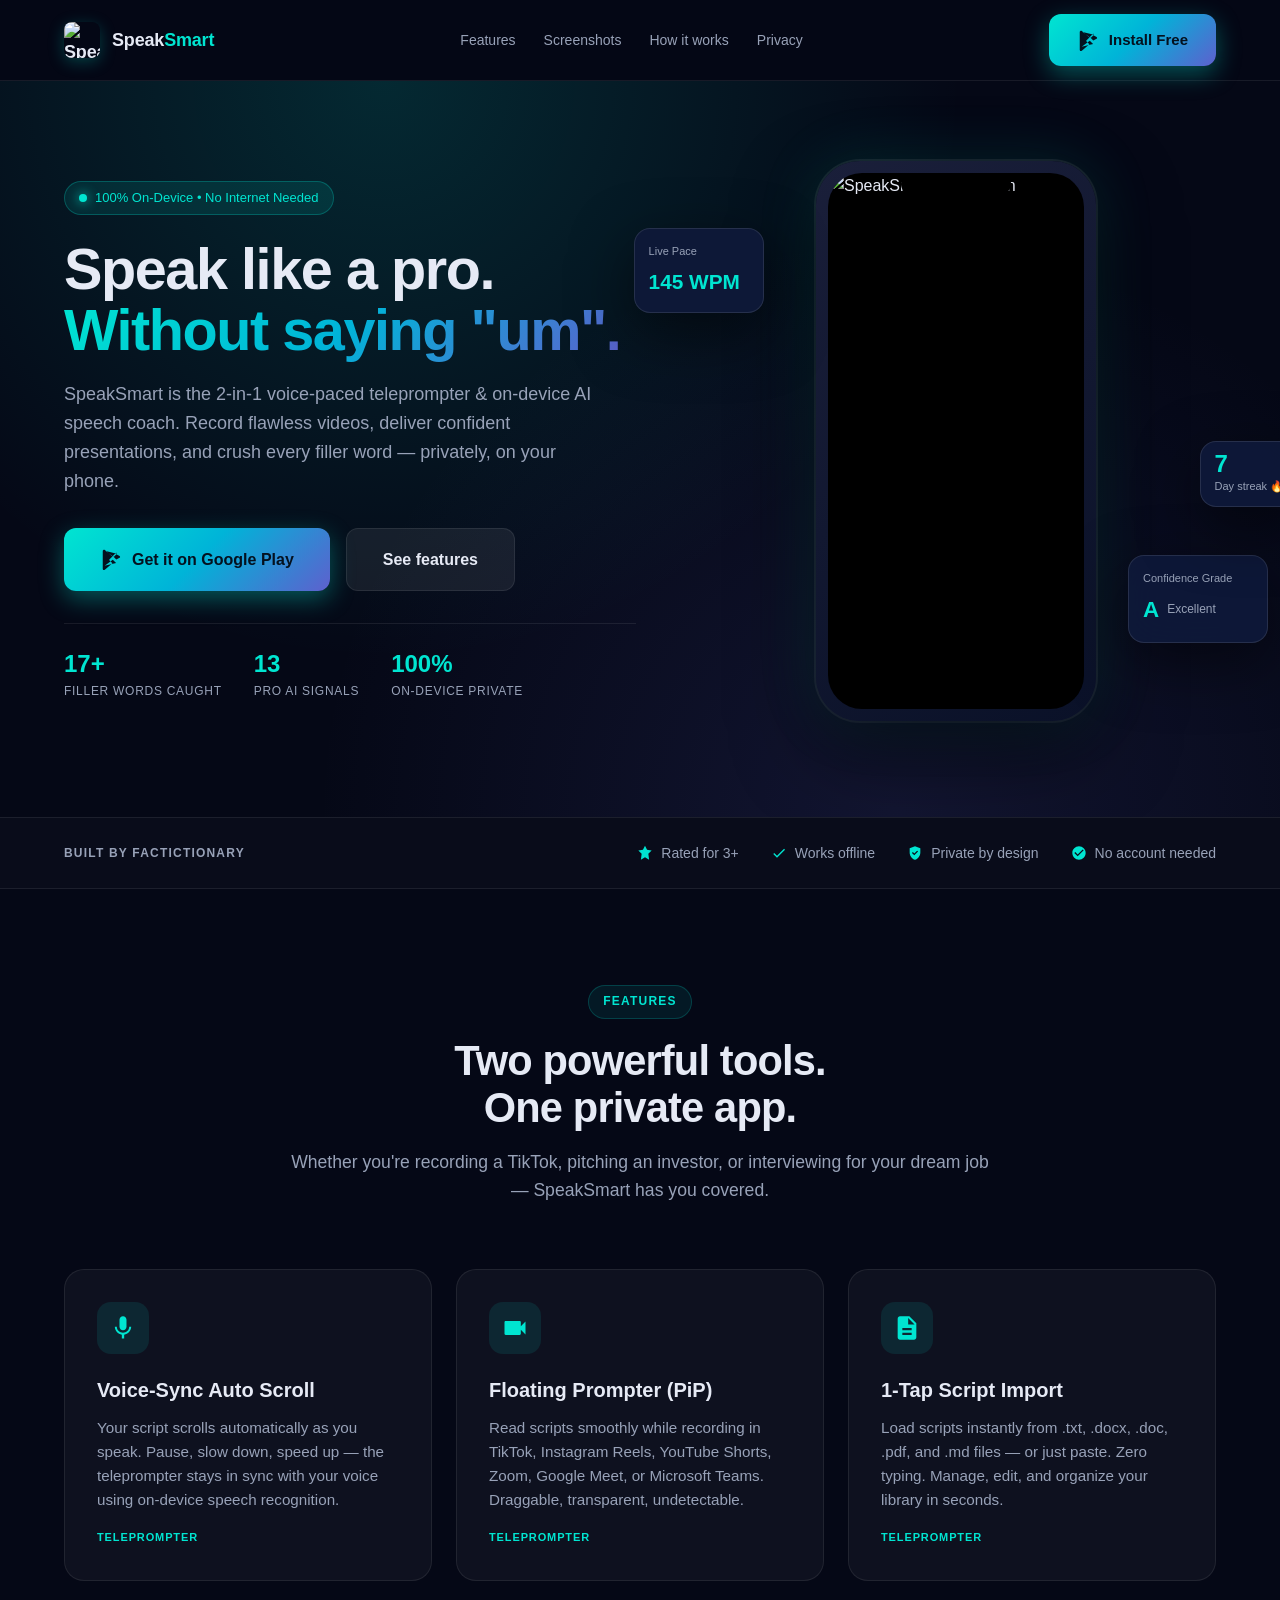
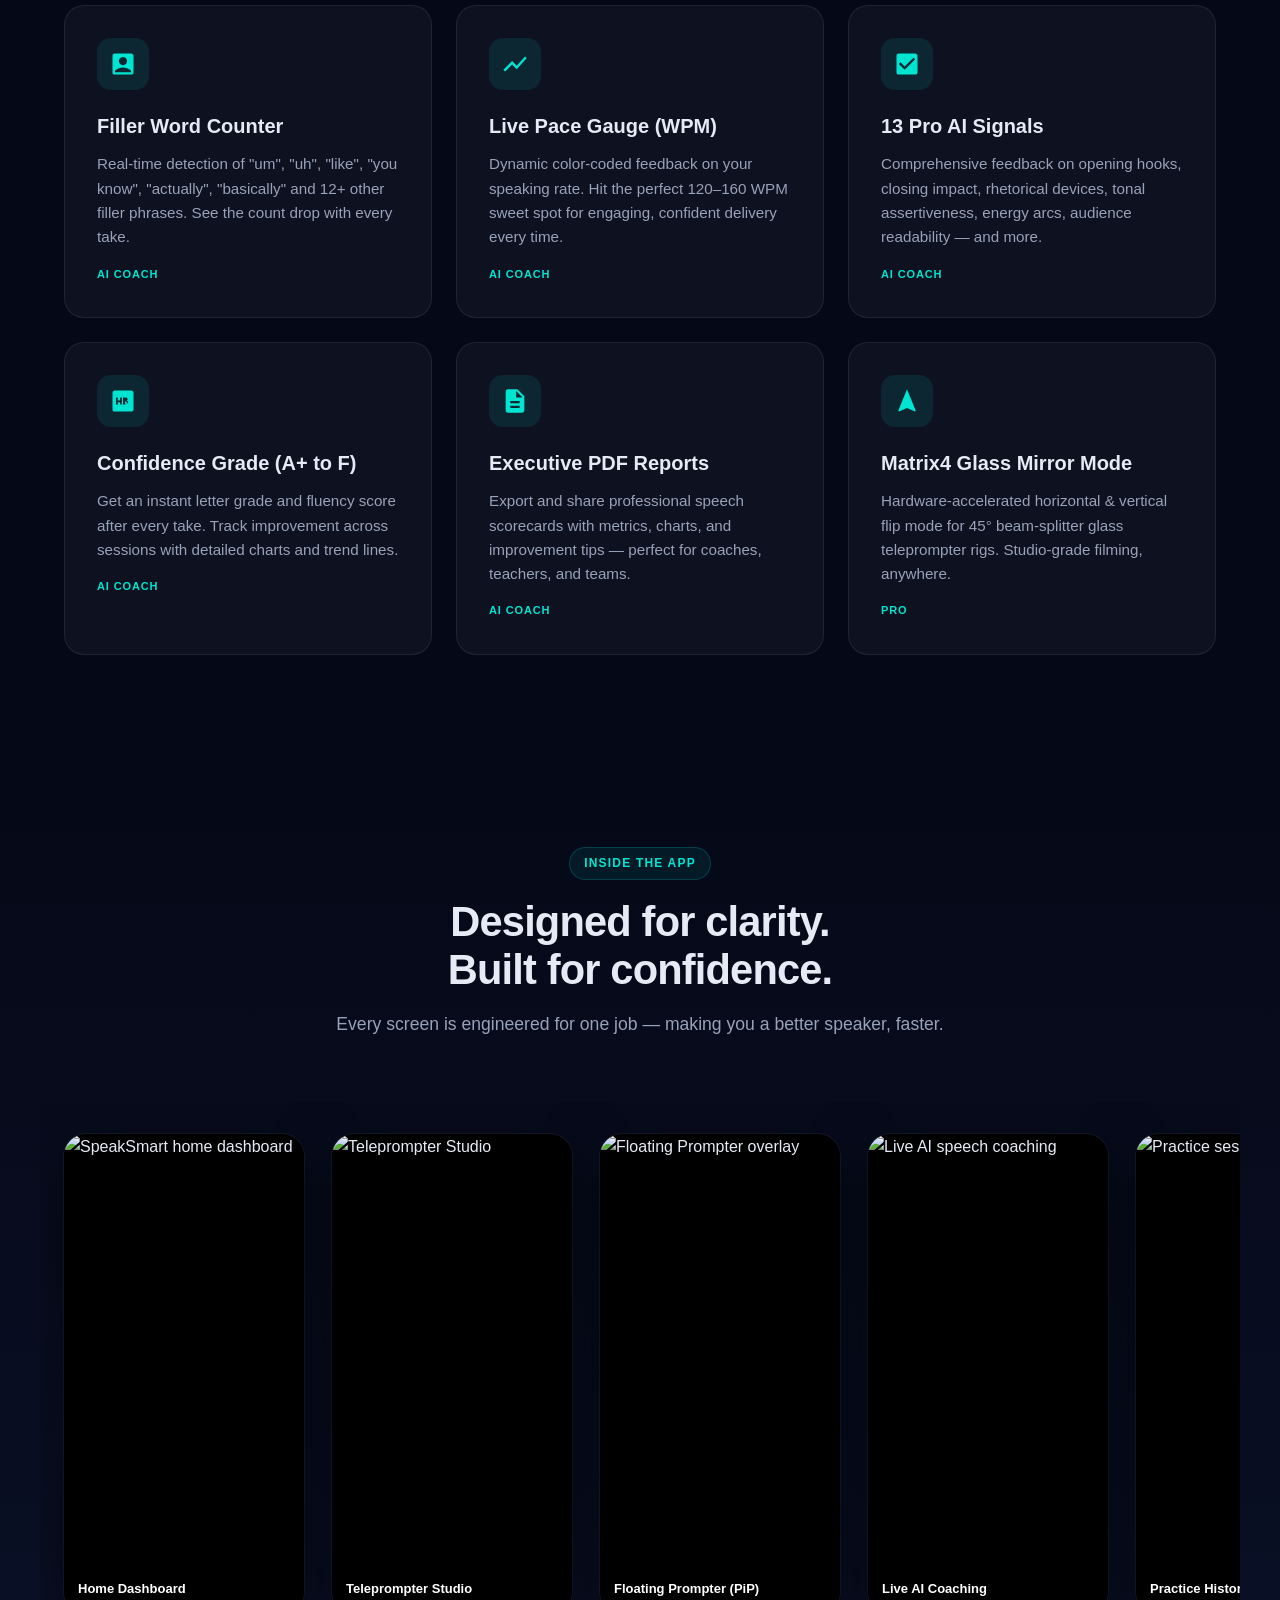
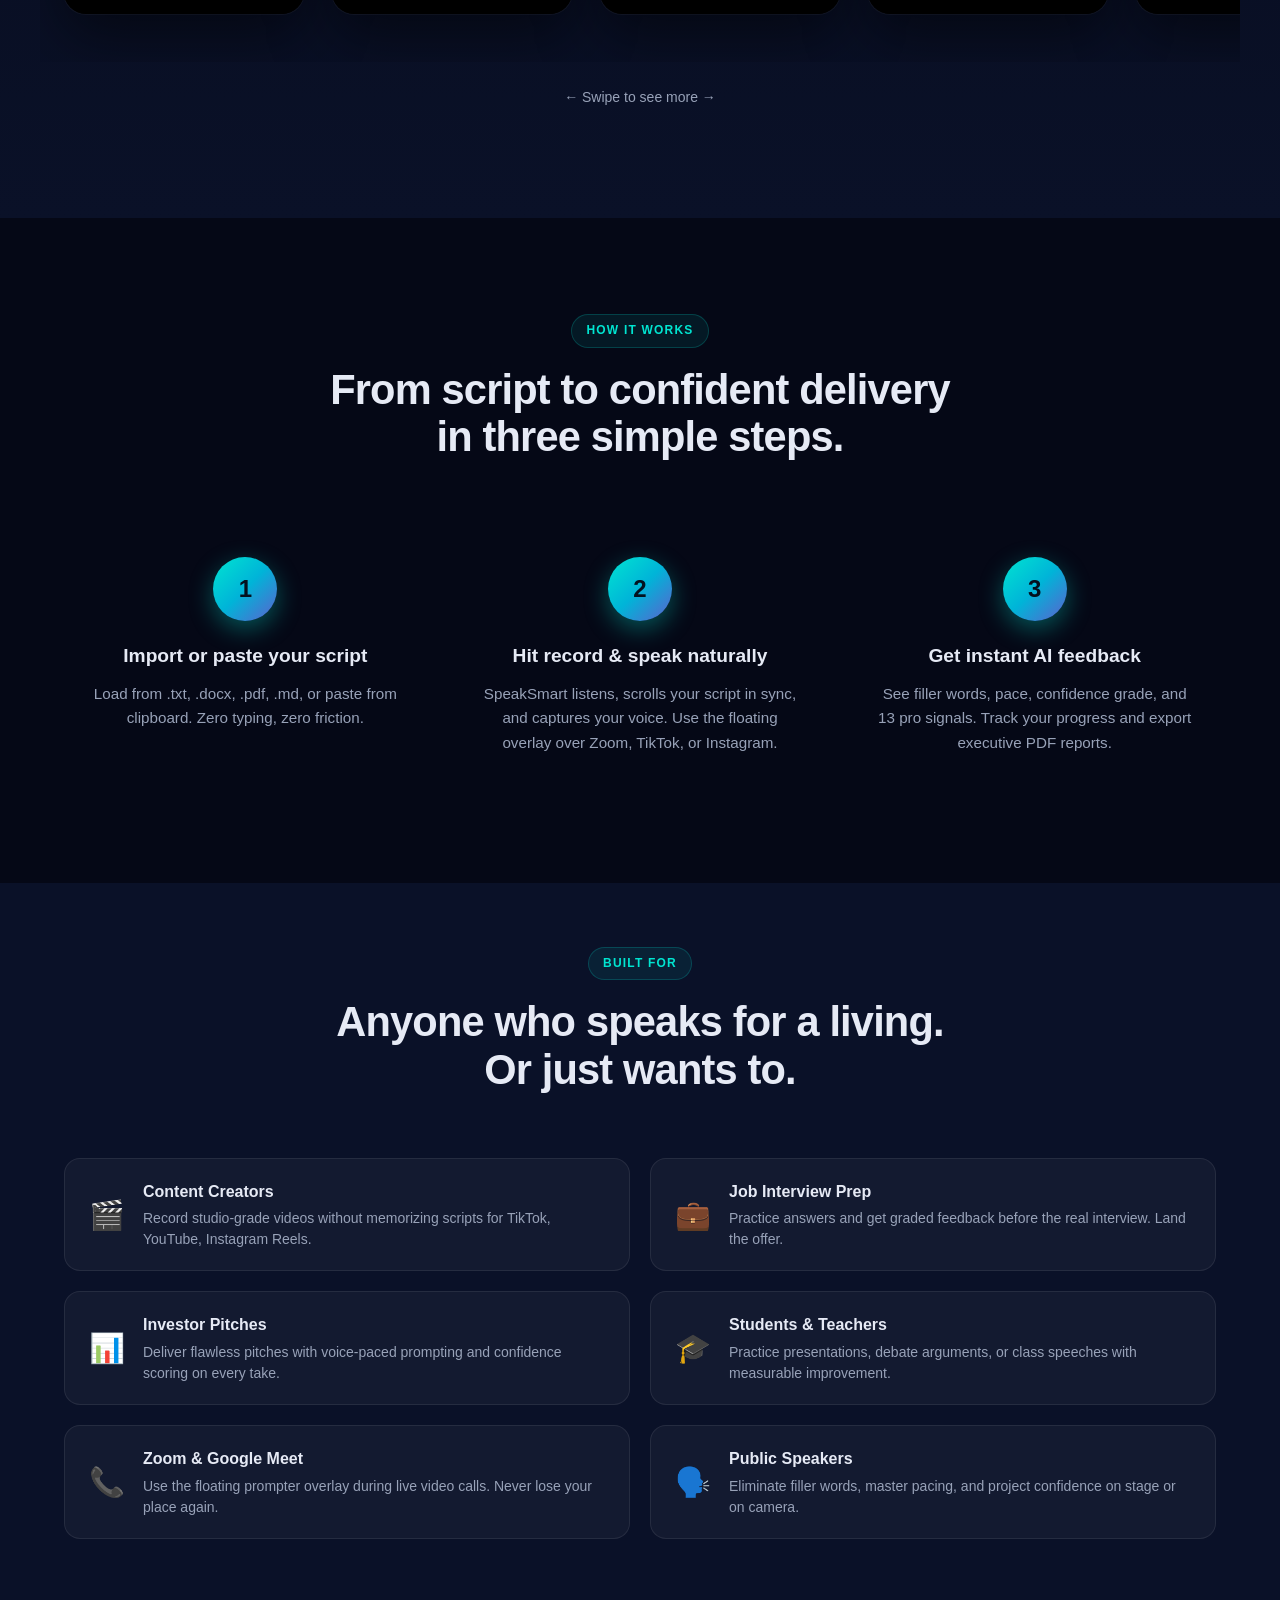
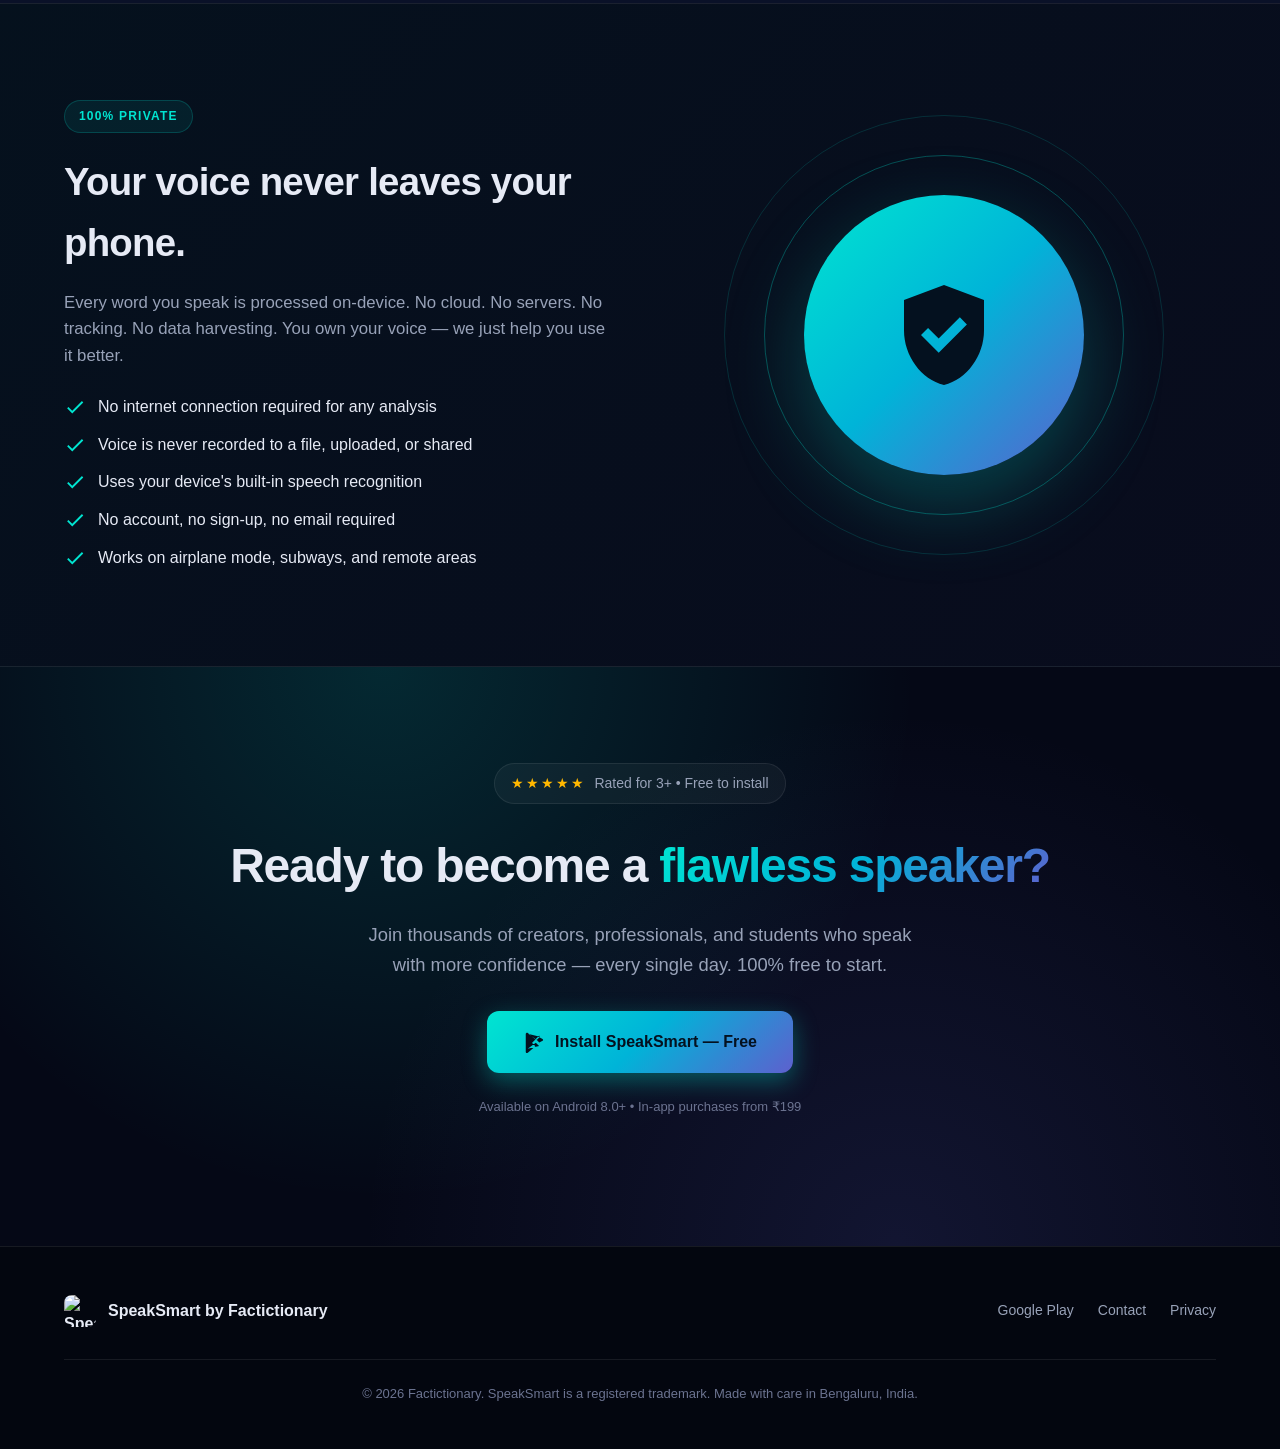
==== commit b8dc3522: "new site" ====
--- a/index.html
+++ b/index.html
@@ -1,842 +1,1253 @@
 <!DOCTYPE html>
 <html lang="en">
 <head>
-    <meta charset="UTF-8">
-    <meta name="viewport" content="width=device-width, initial-scale=1.0">
-    <title>SpeakSmart: AI Speech Coach | Private On-Device Speaking Trainer</title>
-    <meta name="description" content="Become a more confident speaker with SpeakSmart — your private, on-device AI speech coach. Get instant feedback on pace, fillers, clarity and confidence. 6 practice modes, 13 AI signals, 100% private.">
-    <meta name="keywords" content="speech coach, AI speaking, public speaking app, presentation coach, interview prep, pitch practice, filler word detector, speech analytics, SpeakSmart, Factictionary, on-device AI">
-    <meta name="author" content="Factictionary">
-    <meta property="og:title" content="SpeakSmart: AI Speech Coach">
-    <meta property="og:description" content="Speak confidently. Anytime. Anywhere. On-device AI that never sends your voice to the cloud.">
-    <meta property="og:type" content="website">
-    <link rel="canonical" href="https://speaksmart.factictionary.in">
-    <link rel="preconnect" href="https://fonts.googleapis.com">
-    <link rel="preconnect" href="https://fonts.gstatic.com" crossorigin>
-    <link href="https://fonts.googleapis.com/css2?family=Inter:wght@400;500;600;700;800;900&family=Plus+Jakarta+Sans:wght@600;700;800&display=swap" rel="stylesheet">
-    <link rel="stylesheet" href="styles.css">
-    <link rel="icon" type="image/svg+xml" href="assets/favicon.svg">
+<meta charset="UTF-8">
+<meta name="viewport" content="width=device-width, initial-scale=1.0, viewport-fit=cover">
+<meta name="theme-color" content="#0A1128">
+<meta name="description" content="SpeakSmart — Teleprompter Studio & On-Device AI Speech Coach. 100% private. Record flawless videos, deliver confident speeches, and crush filler words with AI-powered real-time feedback. No internet required.">
+<meta name="keywords" content="teleprompter, AI speech coach, public speaking, video teleprompter, filler word counter, speak smart, voice paced prompter">
+<meta property="og:title" content="SpeakSmart — Teleprompter Studio & AI Speech Coach">
+<meta property="og:description" content="The 2-in-1 voice-paced teleprompter & on-device AI speech coach that makes you a flawless speaker. 100% private — nothing ever leaves your phone.">
+<meta property="og:image" content="images/feature-graphic.png">
+<meta property="og:type" content="website">
+<meta property="og:url" content="https://play.google.com/store/apps/details?id=in.factictionary.speak_smart">
+<meta name="twitter:card" content="summary_large_image">
+
+<title>SpeakSmart — Teleprompter Studio & AI Speech Coach | Android App</title>
+
+<link rel="icon" type="image/png" href="images/icon-512.png">
+<link rel="apple-touch-icon" href="images/icon-512.png">
+
+<style>
+/* ============================================
+   RESET & BASE
+   ============================================ */
+*, *::before, *::after { box-sizing: border-box; }
+html { scroll-behavior: smooth; -webkit-text-size-adjust: 100%; }
+body {
+  margin: 0;
+  font-family: 'Inter', -apple-system, BlinkMacSystemFont, "Segoe UI", Roboto, "Helvetica Neue", Arial, sans-serif;
+  background: #050816;
+  color: #E6EAF5;
+  line-height: 1.6;
+  -webkit-font-smoothing: antialiased;
+  -moz-osx-font-smoothing: grayscale;
+  overflow-x: hidden;
+}
+img { max-width: 100%; height: auto; display: block; }
+a { color: inherit; text-decoration: none; }
+button { font-family: inherit; cursor: pointer; border: none; }
+
+:root {
+  --bg-0: #050816;
+  --bg-1: #0A1128;
+  --bg-2: #0F1A3A;
+  --surface: rgba(255, 255, 255, 0.04);
+  --surface-2: rgba(255, 255, 255, 0.07);
+  --border: rgba(255, 255, 255, 0.08);
+  --text: #E6EAF5;
+  --text-muted: #98A2B8;
+  --text-dim: #6B7390;
+  --accent: #00E5D1;
+  --accent-2: #00B4D8;
+  --accent-glow: rgba(0, 229, 209, 0.35);
+  --grad-1: linear-gradient(135deg, #00E5D1 0%, #00B4D8 50%, #5E60CE 100%);
+  --grad-2: linear-gradient(135deg, #00E5D1, #00B4D8);
+  --grad-glow: radial-gradient(circle at 30% 0%, rgba(0, 229, 209, 0.15) 0%, transparent 50%),
+               radial-gradient(circle at 70% 100%, rgba(94, 96, 206, 0.15) 0%, transparent 50%);
+  --shadow-card: 0 8px 32px rgba(0, 0, 0, 0.4), 0 1px 0 rgba(255, 255, 255, 0.05) inset;
+  --shadow-glow: 0 0 40px var(--accent-glow);
+}
+
+/* ============================================
+   LAYOUT CONTAINERS
+   ============================================ */
+.container {
+  width: 100%;
+  max-width: 1200px;
+  margin: 0 auto;
+  padding: 0 24px;
+}
+.section { padding: 96px 0; position: relative; }
+.section-sm { padding: 64px 0; }
+
+/* ============================================
+   HEADER
+   ============================================ */
+.site-header {
+  position: sticky;
+  top: 0;
+  z-index: 100;
+  background: rgba(5, 8, 22, 0.85);
+  backdrop-filter: blur(20px);
+  -webkit-backdrop-filter: blur(20px);
+  border-bottom: 1px solid var(--border);
+}
+.site-header .container {
+  display: flex;
+  align-items: center;
+  justify-content: space-between;
+  padding-top: 14px;
+  padding-bottom: 14px;
+}
+.brand {
+  display: flex;
+  align-items: center;
+  gap: 12px;
+  font-weight: 700;
+  font-size: 18px;
+  letter-spacing: -0.01em;
+}
+.brand img {
+  width: 36px;
+  height: 36px;
+  border-radius: 8px;
+  box-shadow: 0 4px 16px rgba(0, 229, 209, 0.25);
+}
+.brand .accent { color: var(--accent); }
+
+.nav-links { display: flex; gap: 28px; align-items: center; }
+.nav-links a {
+  font-size: 14px;
+  font-weight: 500;
+  color: var(--text-muted);
+  transition: color 0.2s;
+}
+.nav-links a:hover { color: var(--text); }
+
+/* ============================================
+   BUTTONS
+   ============================================ */
+.btn {
+  display: inline-flex;
+  align-items: center;
+  justify-content: center;
+  gap: 10px;
+  padding: 14px 28px;
+  font-weight: 600;
+  font-size: 15px;
+  border-radius: 12px;
+  transition: all 0.25s cubic-bezier(0.4, 0, 0.2, 1);
+  white-space: nowrap;
+}
+.btn-primary {
+  background: var(--grad-1);
+  color: #04111F;
+  box-shadow: 0 8px 24px rgba(0, 229, 209, 0.35), 0 0 0 0 var(--accent-glow);
+}
+.btn-primary:hover {
+  transform: translateY(-2px);
+  box-shadow: 0 12px 32px rgba(0, 229, 209, 0.5), 0 0 0 6px rgba(0, 229, 209, 0.15);
+}
+.btn-primary:active { transform: translateY(0); }
+.btn-ghost {
+  background: var(--surface-2);
+  color: var(--text);
+  border: 1px solid var(--border);
+}
+.btn-ghost:hover { background: var(--surface); border-color: var(--accent); }
+.btn-lg { padding: 18px 36px; font-size: 16px; }
+.btn-icon {
+  width: 22px;
+  height: 22px;
+  fill: currentColor;
+}
+
+/* ============================================
+   HERO
+   ============================================ */
+.hero {
+  position: relative;
+  padding: 80px 0 96px;
+  overflow: hidden;
+}
+.hero::before {
+  content: '';
+  position: absolute;
+  inset: 0;
+  background: var(--grad-glow);
+  pointer-events: none;
+  z-index: 0;
+}
+.hero .container {
+  display: grid;
+  grid-template-columns: 1.1fr 1fr;
+  gap: 60px;
+  align-items: center;
+  position: relative;
+  z-index: 1;
+}
+.hero-content { max-width: 580px; }
+
+.hero-badge {
+  display: inline-flex;
+  align-items: center;
+  gap: 8px;
+  padding: 6px 14px;
+  background: rgba(0, 229, 209, 0.1);
+  border: 1px solid rgba(0, 229, 209, 0.25);
+  border-radius: 100px;
+  font-size: 13px;
+  font-weight: 500;
+  color: var(--accent);
+  margin-bottom: 24px;
+}
+.hero-badge::before {
+  content: '';
+  width: 8px;
+  height: 8px;
+  border-radius: 50%;
+  background: var(--accent);
+  box-shadow: 0 0 12px var(--accent);
+  animation: pulse 2s infinite;
+}
+@keyframes pulse {
+  0%, 100% { opacity: 1; }
+  50% { opacity: 0.4; }
+}
+
+.hero h1 {
+  font-size: clamp(2.4rem, 5vw, 3.6rem);
+  line-height: 1.05;
+  letter-spacing: -0.025em;
+  font-weight: 800;
+  margin: 0 0 20px;
+}
+.hero h1 .gradient {
+  background: var(--grad-1);
+  -webkit-background-clip: text;
+  background-clip: text;
+  color: transparent;
+}
+.hero-subtitle {
+  font-size: 1.125rem;
+  color: var(--text-muted);
+  margin: 0 0 32px;
+  max-width: 540px;
+}
+
+.hero-cta {
+  display: flex;
+  gap: 16px;
+  flex-wrap: wrap;
+  margin-bottom: 32px;
+}
+
+.hero-stats {
+  display: flex;
+  gap: 32px;
+  padding-top: 28px;
+  border-top: 1px solid var(--border);
+}
+.stat-item {
+  display: flex;
+  flex-direction: column;
+}
+.stat-value {
+  font-size: 1.5rem;
+  font-weight: 700;
+  color: var(--text);
+  line-height: 1;
+  margin-bottom: 6px;
+}
+.stat-value .accent { color: var(--accent); }
+.stat-label {
+  font-size: 12px;
+  color: var(--text-muted);
+  text-transform: uppercase;
+  letter-spacing: 0.06em;
+  font-weight: 500;
+}
+
+/* Hero visual: phone mockup */
+.hero-visual {
+  position: relative;
+  display: flex;
+  justify-content: center;
+  align-items: center;
+  min-height: 540px;
+}
+.phone-mockup {
+  position: relative;
+  width: 280px;
+  height: 560px;
+  background: linear-gradient(145deg, #1a1f3a, #0a1128);
+  border-radius: 44px;
+  padding: 12px;
+  box-shadow:
+    0 30px 80px rgba(0, 0, 0, 0.6),
+    0 0 0 2px rgba(255, 255, 255, 0.08),
+    0 0 60px rgba(0, 229, 209, 0.15);
+}
+.phone-screen {
+  width: 100%;
+  height: 100%;
+  border-radius: 34px;
+  background: #000;
+  overflow: hidden;
+  position: relative;
+}
+.phone-screen img {
+  width: 100%;
+  height: 100%;
+  object-fit: cover;
+  object-position: top;
+}
+.phone-notch {
+  position: absolute;
+  top: 12px;
+  left: 50%;
+  transform: translateX(-50%);
+  width: 110px;
+  height: 22px;
+  background: #000;
+  border-radius: 14px;
+  z-index: 2;
+}
+
+/* Floating screenshot bubbles */
+.float-card {
+  position: absolute;
+  background: rgba(15, 26, 58, 0.92);
+  backdrop-filter: blur(20px);
+  border: 1px solid rgba(255, 255, 255, 0.1);
+  border-radius: 16px;
+  padding: 14px;
+  box-shadow: 0 20px 60px rgba(0, 0, 0, 0.5);
+  z-index: 2;
+}
+.float-card-img {
+  width: 100%;
+  height: 100%;
+  border-radius: 8px;
+  object-fit: cover;
+}
+.float-card.fab-pace {
+  top: 12%;
+  left: -12%;
+  width: 130px;
+  animation: float 6s ease-in-out infinite;
+}
+.float-card.fab-score {
+  bottom: 14%;
+  right: -10%;
+  width: 140px;
+  animation: float 6s ease-in-out infinite 3s;
+}
+.float-card.fab-streak {
+  top: 50%;
+  right: -16%;
+  padding: 10px 14px;
+  animation: float 6s ease-in-out infinite 1.5s;
+}
+.float-card.fab-streak .streak-num {
+  font-size: 1.5rem;
+  font-weight: 800;
+  color: var(--accent);
+  line-height: 1;
+}
+.float-card.fab-streak .streak-label {
+  font-size: 11px;
+  color: var(--text-muted);
+  margin-top: 2px;
+}
+@keyframes float {
+  0%, 100% { transform: translateY(0); }
+  50% { transform: translateY(-12px); }
+}
+
+/* ============================================
+   TRUST BAR
+   ============================================ */
+.trust-bar {
+  padding: 24px 0;
+  border-top: 1px solid var(--border);
+  border-bottom: 1px solid var(--border);
+  background: rgba(255, 255, 255, 0.015);
+}
+.trust-bar .container {
+  display: flex;
+  align-items: center;
+  justify-content: space-between;
+  flex-wrap: wrap;
+  gap: 24px;
+}
+.trust-label {
+  font-size: 12px;
+  color: var(--text-muted);
+  text-transform: uppercase;
+  letter-spacing: 0.1em;
+  font-weight: 600;
+}
+.trust-items {
+  display: flex;
+  gap: 32px;
+  flex-wrap: wrap;
+  align-items: center;
+}
+.trust-item {
+  display: flex;
+  align-items: center;
+  gap: 8px;
+  font-size: 14px;
+  color: var(--text-muted);
+}
+.trust-item svg { color: var(--accent); }
+
+/* ============================================
+   SECTION HEADINGS
+   ============================================ */
+.section-head {
+  text-align: center;
+  max-width: 720px;
+  margin: 0 auto 64px;
+}
+.eyebrow {
+  display: inline-block;
+  padding: 6px 14px;
+  background: rgba(0, 229, 209, 0.08);
+  border: 1px solid rgba(0, 229, 209, 0.2);
+  border-radius: 100px;
+  font-size: 12px;
+  font-weight: 600;
+  color: var(--accent);
+  text-transform: uppercase;
+  letter-spacing: 0.1em;
+  margin-bottom: 18px;
+}
+.section-head h2 {
+  font-size: clamp(1.9rem, 3.5vw, 2.6rem);
+  line-height: 1.15;
+  letter-spacing: -0.02em;
+  font-weight: 800;
+  margin: 0 0 16px;
+}
+.section-head p {
+  font-size: 1.1rem;
+  color: var(--text-muted);
+  margin: 0;
+}
+
+/* ============================================
+   FEATURES GRID
+   ============================================ */
+.features-grid {
+  display: grid;
+  grid-template-columns: repeat(3, 1fr);
+  gap: 24px;
+}
+.feature-card {
+  position: relative;
+  padding: 32px;
+  background: var(--surface);
+  border: 1px solid var(--border);
+  border-radius: 20px;
+  transition: all 0.3s cubic-bezier(0.4, 0, 0.2, 1);
+  overflow: hidden;
+}
+.feature-card::before {
+  content: '';
+  position: absolute;
+  inset: 0;
+  background: radial-gradient(circle at 100% 0%, rgba(0, 229, 209, 0.08), transparent 50%);
+  opacity: 0;
+  transition: opacity 0.3s;
+}
+.feature-card:hover {
+  transform: translateY(-4px);
+  border-color: rgba(0, 229, 209, 0.3);
+  box-shadow: 0 12px 40px rgba(0, 0, 0, 0.4);
+}
+.feature-card:hover::before { opacity: 1; }
+.feature-icon {
+  display: inline-flex;
+  align-items: center;
+  justify-content: center;
+  width: 52px;
+  height: 52px;
+  border-radius: 14px;
+  background: rgba(0, 229, 209, 0.1);
+  color: var(--accent);
+  margin-bottom: 20px;
+  position: relative;
+}
+.feature-card h3 {
+  font-size: 1.25rem;
+  font-weight: 700;
+  margin: 0 0 10px;
+  color: var(--text);
+}
+.feature-card p {
+  font-size: 0.95rem;
+  color: var(--text-muted);
+  margin: 0;
+  line-height: 1.6;
+}
+.feature-card .feature-tag {
+  display: inline-block;
+  margin-top: 16px;
+  font-size: 11px;
+  font-weight: 600;
+  text-transform: uppercase;
+  letter-spacing: 0.08em;
+  color: var(--accent);
+}
+
+/* ============================================
+   SCREENSHOTS SECTION
+   ============================================ */
+.screenshots {
+  background: linear-gradient(180deg, var(--bg-0) 0%, var(--bg-1) 100%);
+}
+.screenshot-track {
+  display: flex;
+  gap: 28px;
+  overflow-x: auto;
+  padding: 32px 24px 48px;
+  margin: 0 -24px;
+  scroll-snap-type: x mandatory;
+  -webkit-overflow-scrolling: touch;
+  scrollbar-width: thin;
+  scrollbar-color: var(--accent) transparent;
+}
+.screenshot-track::-webkit-scrollbar { height: 8px; }
+.screenshot-track::-webkit-scrollbar-track { background: rgba(255,255,255,0.04); border-radius: 4px; }
+.screenshot-track::-webkit-scrollbar-thumb { background: var(--accent); border-radius: 4px; }
+
+.screenshot-item {
+  flex: 0 0 auto;
+  width: 240px;
+  scroll-snap-align: center;
+  position: relative;
+  border-radius: 22px;
+  overflow: hidden;
+  background: #000;
+  box-shadow: 0 20px 60px rgba(0, 0, 0, 0.5), 0 0 0 1px rgba(255, 255, 255, 0.06);
+  transition: transform 0.3s, box-shadow 0.3s;
+}
+.screenshot-item:hover {
+  transform: translateY(-6px);
+  box-shadow: 0 30px 80px rgba(0, 0, 0, 0.6), 0 0 0 1px rgba(0, 229, 209, 0.3);
+}
+.screenshot-item img {
+  width: 100%;
+  height: 480px;
+  object-fit: cover;
+  object-position: top;
+  display: block;
+}
+.screenshot-label {
+  position: absolute;
+  bottom: 0;
+  left: 0;
+  right: 0;
+  padding: 16px 14px;
+  background: linear-gradient(180deg, transparent, rgba(0,0,0,0.9));
+  color: #fff;
+  font-size: 13px;
+  font-weight: 600;
+  line-height: 1.3;
+}
+
+.screenshot-cta {
+  text-align: center;
+  margin-top: 24px;
+  color: var(--text-muted);
+  font-size: 14px;
+}
+
+/* ============================================
+   HOW IT WORKS
+   ============================================ */
+.steps-grid {
+  display: grid;
+  grid-template-columns: repeat(3, 1fr);
+  gap: 32px;
+  position: relative;
+}
+.step-card {
+  text-align: center;
+  padding: 32px 24px;
+  position: relative;
+}
+.step-num {
+  display: inline-flex;
+  align-items: center;
+  justify-content: center;
+  width: 64px;
+  height: 64px;
+  margin: 0 auto 20px;
+  border-radius: 50%;
+  background: var(--grad-1);
+  color: #04111F;
+  font-size: 1.5rem;
+  font-weight: 800;
+  box-shadow: 0 8px 24px rgba(0, 229, 209, 0.35);
+}
+.step-card h3 {
+  font-size: 1.2rem;
+  font-weight: 700;
+  margin: 0 0 10px;
+}
+.step-card p {
+  font-size: 0.95rem;
+  color: var(--text-muted);
+  margin: 0;
+}
+
+/* ============================================
+   PRIVACY SECTION
+   ============================================ */
+.privacy {
+  background: linear-gradient(135deg, rgba(0, 229, 209, 0.04), rgba(94, 96, 206, 0.04));
+  border-top: 1px solid var(--border);
+  border-bottom: 1px solid var(--border);
+}
+.privacy-content {
+  display: grid;
+  grid-template-columns: 1fr 1fr;
+  gap: 64px;
+  align-items: center;
+}
+.privacy-text h2 {
+  font-size: clamp(1.8rem, 3vw, 2.4rem);
+  font-weight: 800;
+  letter-spacing: -0.02em;
+  margin: 0 0 16px;
+}
+.privacy-text p {
+  color: var(--text-muted);
+  font-size: 1.05rem;
+  margin: 0 0 24px;
+}
+.privacy-list {
+  list-style: none;
+  padding: 0;
+  margin: 0;
+  display: grid;
+  gap: 12px;
+}
+.privacy-list li {
+  display: flex;
+  gap: 12px;
+  align-items: flex-start;
+  font-size: 1rem;
+  color: var(--text);
+}
+.privacy-list li svg {
+  flex-shrink: 0;
+  color: var(--accent);
+  margin-top: 2px;
+}
+
+.privacy-visual {
+  position: relative;
+  display: flex;
+  justify-content: center;
+  align-items: center;
+  min-height: 360px;
+}
+.privacy-shield {
+  width: 280px;
+  height: 280px;
+  border-radius: 50%;
+  background: var(--grad-1);
+  display: flex;
+  align-items: center;
+  justify-content: center;
+  box-shadow: 0 30px 80px rgba(0, 229, 209, 0.25);
+  position: relative;
+}
+.privacy-shield::before {
+  content: '';
+  position: absolute;
+  inset: -40px;
+  border-radius: 50%;
+  border: 1px solid rgba(0, 229, 209, 0.3);
+  animation: rotate 20s linear infinite;
+}
+.privacy-shield::after {
+  content: '';
+  position: absolute;
+  inset: -80px;
+  border-radius: 50%;
+  border: 1px solid rgba(0, 229, 209, 0.15);
+  animation: rotate 30s linear infinite reverse;
+}
+@keyframes rotate {
+  from { transform: rotate(0); }
+  to { transform: rotate(360deg); }
+}
+.privacy-shield svg {
+  width: 120px;
+  height: 120px;
+  color: #04111F;
+  z-index: 1;
+}
+
+/* ============================================
+   COACHING MODES / USE CASES
+   ============================================ */
+.usecases-grid {
+  display: grid;
+  grid-template-columns: repeat(2, 1fr);
+  gap: 20px;
+}
+.usecase-card {
+  display: flex;
+  align-items: center;
+  gap: 18px;
+  padding: 20px 24px;
+  background: var(--surface);
+  border: 1px solid var(--border);
+  border-radius: 16px;
+  transition: all 0.25s;
+}
+.usecase-card:hover {
+  border-color: rgba(0, 229, 209, 0.3);
+  background: var(--surface-2);
+  transform: translateX(4px);
+}
+.usecase-emoji {
+  font-size: 1.8rem;
+  flex-shrink: 0;
+}
+.usecase-text h4 {
+  font-size: 1rem;
+  font-weight: 700;
+  margin: 0 0 4px;
+  color: var(--text);
+}
+.usecase-text p {
+  font-size: 0.875rem;
+  color: var(--text-muted);
+  margin: 0;
+  line-height: 1.5;
+}
+
+/* ============================================
+   FINAL CTA
+   ============================================ */
+.final-cta {
+  text-align: center;
+  padding: 96px 0;
+  position: relative;
+  overflow: hidden;
+}
+.final-cta::before {
+  content: '';
+  position: absolute;
+  inset: 0;
+  background: var(--grad-glow);
+  pointer-events: none;
+}
+.final-cta .container { position: relative; z-index: 1; }
+.final-cta h2 {
+  font-size: clamp(2rem, 4vw, 3rem);
+  font-weight: 800;
+  letter-spacing: -0.025em;
+  margin: 0 0 16px;
+}
+.final-cta .gradient-text {
+  background: var(--grad-1);
+  -webkit-background-clip: text;
+  background-clip: text;
+  color: transparent;
+}
+.final-cta p {
+  font-size: 1.15rem;
+  color: var(--text-muted);
+  max-width: 580px;
+  margin: 0 auto 32px;
+}
+.rating-pill {
+  display: inline-flex;
+  align-items: center;
+  gap: 8px;
+  padding: 8px 16px;
+  background: rgba(255, 255, 255, 0.04);
+  border: 1px solid var(--border);
+  border-radius: 100px;
+  font-size: 14px;
+  color: var(--text-muted);
+  margin-bottom: 24px;
+}
+.rating-stars { color: #FFB800; letter-spacing: 2px; }
+
+/* ============================================
+   FOOTER
+   ============================================ */
+.site-footer {
+  padding: 48px 0 32px;
+  border-top: 1px solid var(--border);
+  background: rgba(0, 0, 0, 0.3);
+}
+.footer-content {
+  display: flex;
+  flex-wrap: wrap;
+  gap: 32px;
+  justify-content: space-between;
+  align-items: center;
+  margin-bottom: 32px;
+}
+.footer-brand {
+  display: flex;
+  align-items: center;
+  gap: 12px;
+  font-weight: 600;
+}
+.footer-brand img { width: 32px; height: 32px; border-radius: 8px; }
+.footer-links {
+  display: flex;
+  gap: 24px;
+  font-size: 14px;
+  color: var(--text-muted);
+}
+.footer-links a:hover { color: var(--text); }
+.footer-meta {
+  text-align: center;
+  font-size: 13px;
+  color: var(--text-dim);
+  padding-top: 24px;
+  border-top: 1px solid var(--border);
+}
+
+/* ============================================
+   RESPONSIVE
+   ============================================ */
+@media (max-width: 960px) {
+  .hero .container { grid-template-columns: 1fr; text-align: center; }
+  .hero-content { max-width: 100%; }
+  .hero-cta { justify-content: center; }
+  .hero-subtitle { margin-left: auto; margin-right: auto; }
+  .hero-stats { justify-content: center; }
+  .hero-visual { min-height: 480px; margin-top: 40px; }
+  .features-grid { grid-template-columns: 1fr; }
+  .steps-grid { grid-template-columns: 1fr; gap: 8px; }
+  .privacy-content { grid-template-columns: 1fr; gap: 40px; text-align: center; }
+  .privacy-list { text-align: left; max-width: 480px; margin: 0 auto; }
+  .usecases-grid { grid-template-columns: 1fr; }
+  .nav-links { display: none; }
+  .float-card.fab-pace { left: -2%; }
+  .float-card.fab-score { right: -2%; }
+  .float-card.fab-streak { display: none; }
+}
+
+@media (max-width: 560px) {
+  .section { padding: 64px 0; }
+  .hero { padding: 48px 0 64px; }
+  .hero-stats { gap: 20px; }
+  .trust-bar .container { flex-direction: column; gap: 16px; }
+  .footer-content { flex-direction: column; align-items: flex-start; }
+}
+</style>
 </head>
 <body>
 
-<!-- ============== NAVIGATION ============== -->
-<nav class="navbar" id="navbar">
-    <div class="container nav-container">
-        <a href="#home" class="nav-brand">
-            <span class="brand-logo">
-                <svg viewBox="0 0 40 40" fill="none" xmlns="http://www.w3.org/2000/svg">
-                    <defs>
-                        <linearGradient id="brandGrad" x1="0" y1="0" x2="40" y2="40">
-                            <stop offset="0%" stop-color="#0EA5E9"/>
-                            <stop offset="60%" stop-color="#6366F1"/>
-                            <stop offset="100%" stop-color="#8B5CF6"/>
-                        </linearGradient>
-                    </defs>
-                    <rect width="40" height="40" rx="10" fill="url(#brandGrad)"/>
-                    <rect x="17" y="9" width="6" height="14" rx="3" fill="white"/>
-                    <path d="M13 21c0 4 3 7 7 7s7-3 7-7" stroke="white" stroke-width="2" stroke-linecap="round" fill="none"/>
-                    <line x1="20" y1="28" x2="20" y2="32" stroke="white" stroke-width="2" stroke-linecap="round"/>
-                    <line x1="16" y1="32" x2="24" y2="32" stroke="white" stroke-width="2" stroke-linecap="round"/>
-                </svg>
-            </span>
-            <span class="brand-text">SpeakSmart</span>
+<!-- ============ HEADER ============ -->
+<header class="site-header">
+  <div class="container">
+    <a href="#" class="brand">
+      <img src="images/icon-512.png" alt="SpeakSmart Icon">
+      <span>Speak<span class="accent">Smart</span></span>
+    </a>
+    <nav class="nav-links">
+      <a href="#features">Features</a>
+      <a href="#screenshots">Screenshots</a>
+      <a href="#how">How it works</a>
+      <a href="#privacy">Privacy</a>
+    </nav>
+    <a href="https://play.google.com/store/apps/details?id=in.factictionary.speak_smart" class="btn btn-primary" target="_blank" rel="noopener">
+      <svg class="btn-icon" viewBox="0 0 24 24"><path d="M3 20.5V3.5c0-.85.65-1.5 1.5-1.5 .27 0 .53.07.76.19L13.55 9.3l-3.36 3.36c-.2.2-.2.51 0 .71l3.36 3.36-8.29 7.11c-.23.12-.49.19-.76.19-.85 0-1.5-.65-1.5-1.5zM14.97 9.74l3.55-3.55-12.4-3.04 8.85 6.59zm2.83-2.83L21.34 8.7c.78.42.78 1.58 0 2L17.8 12.49l-3.83-3.79 3.83-3.79zM5.12 19.45l12.4-3.04-3.55-3.55-8.85 6.59z"/></svg>
+      Install Free
+    </a>
+  </div>
+</header>
+
+<!-- ============ HERO ============ -->
+<section class="hero">
+  <div class="container">
+    <div class="hero-content">
+      <span class="hero-badge">100% On-Device • No Internet Needed</span>
+      <h1>Speak like a pro.<br><span class="gradient">Without saying "um".</span></h1>
+      <p class="hero-subtitle">SpeakSmart is the 2-in-1 voice-paced teleprompter &amp; on-device AI speech coach. Record flawless videos, deliver confident presentations, and crush every filler word — privately, on your phone.</p>
+      <div class="hero-cta">
+        <a href="https://play.google.com/store/apps/details?id=in.factictionary.speak_smart" class="btn btn-primary btn-lg" target="_blank" rel="noopener">
+          <svg class="btn-icon" viewBox="0 0 24 24"><path d="M3 20.5V3.5c0-.85.65-1.5 1.5-1.5 .27 0 .53.07.76.19L13.55 9.3l-3.36 3.36c-.2.2-.2.51 0 .71l3.36 3.36-8.29 7.11c-.23.12-.49.19-.76.19-.85 0-1.5-.65-1.5-1.5zM14.97 9.74l3.55-3.55-12.4-3.04 8.85 6.59zm2.83-2.83L21.34 8.7c.78.42.78 1.58 0 2L17.8 12.49l-3.83-3.79 3.83-3.79zM5.12 19.45l12.4-3.04-3.55-3.55-8.85 6.59z"/></svg>
+          Get it on Google Play
         </a>
-        <div class="nav-links" id="navLinks">
-            <a href="#features">Features</a>
-            <a href="#modes">Practice Modes</a>
-            <a href="#pricing">Pricing</a>
-            <a href="#privacy">Privacy</a>
-            <a href="#faq">FAQ</a>
-            <a href="https://play.google.com/store/apps/details?id=in.factictionary.speak_smart" target="_blank" rel="noopener" class="nav-mobile-cta">
-                <svg width="18" height="18" viewBox="0 0 24 24" fill="currentColor"><path d="M3 20.5V3.5c0-.4.2-.7.5-.9l9.7 9.4-9.7 9.4c-.3-.2-.5-.5-.5-.9zm10.4-7.5L4.6 4.2l12.4 7.2-3.6 1.6zm0 0l3.6 1.6-12.4 7.2 8.8-8.8zM21 12c0 .5-.3.9-.7 1.1l-4 2.3-3.7-3.4 3.7-3.4 4 2.3c.4.2.7.6.7 1.1z"/></svg>
-                Get the App
-            </a>
-        </div>
-        <a href="https://play.google.com/store/apps/details?id=in.factictionary.speak_smart" target="_blank" rel="noopener" class="btn btn-primary nav-cta">
-            <svg width="18" height="18" viewBox="0 0 24 24" fill="currentColor"><path d="M3 20.5V3.5c0-.4.2-.7.5-.9l9.7 9.4-9.7 9.4c-.3-.2-.5-.5-.5-.9zm10.4-7.5L4.6 4.2l12.4 7.2-3.6 1.6zm0 0l3.6 1.6-12.4 7.2 8.8-8.8zM21 12c0 .5-.3.9-.7 1.1l-4 2.3-3.7-3.4 3.7-3.4 4 2.3c.4.2.7.6.7 1.1z"/></svg>
-            Get the App
-        </a>
-        <button class="nav-toggle" id="navToggle" aria-label="Menu">
-            <span></span><span></span><span></span>
-        </button>
-    </div>
-</nav>
-<div class="nav-overlay" id="navOverlay"></div>
-
-<!-- ============== HERO SECTION ============== -->
-<section class="hero" id="home">
-    <div class="hero-bg">
-        <div class="blob blob-1"></div>
-        <div class="blob blob-2"></div>
-        <div class="blob blob-3"></div>
-        <div class="grid-overlay"></div>
-    </div>
-    <div class="container hero-container">
-        <div class="hero-content">
-            <div class="hero-badge">
-                <span class="pulse-dot"></span>
-                <span>100% On-Device · Private AI Coaching</span>
-            </div>
-            <h1 class="hero-title">
-                Speak with <span class="text-gradient">confidence</span>,<br>
-                coach with <span class="text-gradient-2">AI</span>
-            </h1>
-            <p class="hero-subtitle">
-                SpeakSmart listens as you speak, analyses your delivery using on-device AI,
-                and gives you precise, actionable feedback after every session.
-                No internet required. No audio ever leaves your phone.
-            </p>
-            <div class="hero-actions">
-                <a href="https://play.google.com/store/apps/details?id=in.factictionary.speak_smart" target="_blank" rel="noopener" class="btn btn-primary btn-lg">
-                    <svg width="22" height="22" viewBox="0 0 24 24" fill="currentColor"><path d="M3 20.5V3.5c0-.4.2-.7.5-.9l9.7 9.4-9.7 9.4c-.3-.2-.5-.5-.5-.9zm10.4-7.5L4.6 4.2l12.4 7.2-3.6 1.6zm0 0l3.6 1.6-12.4 7.2 8.8-8.8zM21 12c0 .5-.3.9-.7 1.1l-4 2.3-3.7-3.4 3.7-3.4 4 2.3c.4.2.7.6.7 1.1z"/></svg>
-                    Download Free
-                </a>
-                <a href="#how-it-works" class="btn btn-secondary btn-lg">
-                    See how it works
-                    <svg width="18" height="18" viewBox="0 0 24 24" fill="none" stroke="currentColor" stroke-width="2.5" stroke-linecap="round" stroke-linejoin="round"><line x1="5" y1="12" x2="19" y2="12"/><polyline points="12 5 19 12 12 19"/></svg>
-                </a>
-            </div>
-            <div class="hero-trust">
-                <div class="trust-item">
-                    <svg width="20" height="20" viewBox="0 0 24 24" fill="none" stroke="currentColor" stroke-width="2" stroke-linecap="round" stroke-linejoin="round"><rect x="3" y="11" width="18" height="11" rx="2" ry="2"/><path d="M7 11V7a5 5 0 0 1 10 0v4"/></svg>
-                    <span>100% Private</span>
-                </div>
-                <div class="trust-item">
-                    <svg width="20" height="20" viewBox="0 0 24 24" fill="none" stroke="currentColor" stroke-width="2" stroke-linecap="round" stroke-linejoin="round"><path d="M5 12.55a11 11 0 0 1 14 0"/><path d="M1.42 9a16 16 0 0 1 21.16 0"/><path d="M8.53 16.11a6 6 0 0 1 6.95 0"/><line x1="12" y1="20" x2="12.01" y2="20"/></svg>
-                    <span>Works Offline</span>
-                </div>
-                <div class="trust-item">
-                    <svg width="20" height="20" viewBox="0 0 24 24" fill="none" stroke="currentColor" stroke-width="2" stroke-linecap="round" stroke-linejoin="round"><circle cx="12" cy="12" r="10"/><line x1="2" y1="12" x2="22" y2="12"/><path d="M12 2a15.3 15.3 0 0 1 4 10 15.3 15.3 0 0 1-4 10 15.3 15.3 0 0 1-4-10 15.3 15.3 0 0 1 4-10z"/></svg>
-                    <span>6 Languages</span>
-                </div>
-            </div>
-        </div>
-        <div class="hero-visual">
-            <div class="phone-mockup">
-                <div class="phone-frame">
-                    <div class="phone-notch"></div>
-                    <div class="phone-screen">
-                        <div class="app-header-bar">
-                            <div class="app-bar-title">Live Session</div>
-                            <div class="app-bar-icon">
-                                <svg width="14" height="14" viewBox="0 0 24 24" fill="none" stroke="currentColor" stroke-width="2.5" stroke-linecap="round" stroke-linejoin="round"><circle cx="12" cy="12" r="10"/><line x1="12" y1="8" x2="12" y2="12"/><line x1="12" y1="16" x2="12.01" y2="16"/></svg>
-                            </div>
-                        </div>
-                        <div class="session-card">
-                            <div class="session-mode">INTERVIEW · Question 3 of 5</div>
-                            <div class="session-question">"Tell me about a time you led a difficult team through change."</div>
-                            <div class="record-btn">
-                                <div class="record-pulse"></div>
-                            </div>
-                            <div class="session-timer">00:34</div>
-                        </div>
-                        <div class="waveform">
-                            <div class="bar"></div><div class="bar"></div><div class="bar"></div><div class="bar"></div>
-                            <div class="bar"></div><div class="bar"></div><div class="bar"></div><div class="bar"></div>
-                            <div class="bar"></div><div class="bar"></div><div class="bar"></div><div class="bar"></div>
-                            <div class="bar"></div><div class="bar"></div><div class="bar"></div><div class="bar"></div>
-                        </div>
-                        <div class="live-tips">
-                            <div class="tip">
-                                <span class="tip-icon">⚡</span>
-                                <span>Pace: 142 wpm — strong</span>
-                            </div>
-                            <div class="tip">
-                                <span class="tip-icon">✓</span>
-                                <span>No filler words detected</span>
-                            </div>
-                        </div>
-                    </div>
-                </div>
-                <div class="floating-badge badge-1">
-                    <span class="badge-emoji">🎯</span>
-                    <span class="badge-text">Score: A−</span>
-                </div>
-                <div class="floating-badge badge-2">
-                    <span class="badge-emoji">🔒</span>
-                    <span class="badge-text">Audio never leaves phone</span>
-                </div>
-            </div>
-        </div>
-    </div>
+        <a href="#features" class="btn btn-ghost btn-lg">See features</a>
+      </div>
+      <div class="hero-stats">
+        <div class="stat-item">
+          <span class="stat-value"><span class="accent">17+</span></span>
+          <span class="stat-label">Filler words caught</span>
+        </div>
+        <div class="stat-item">
+          <span class="stat-value"><span class="accent">13</span></span>
+          <span class="stat-label">Pro AI signals</span>
+        </div>
+        <div class="stat-item">
+          <span class="stat-value"><span class="accent">100%</span></span>
+          <span class="stat-label">On-device private</span>
+        </div>
+      </div>
+    </div>
+
+    <div class="hero-visual">
+      <div class="phone-mockup">
+        <div class="phone-notch"></div>
+        <div class="phone-screen">
+          <img src="images/screenshot-1.png" alt="SpeakSmart app screen">
+        </div>
+      </div>
+
+      <div class="float-card fab-pace">
+        <div style="font-size: 11px; color: var(--text-muted); margin-bottom: 4px;">Live Pace</div>
+        <div style="font-size: 1.3rem; font-weight: 700; color: var(--accent);">145 WPM</div>
+      </div>
+
+      <div class="float-card fab-score">
+        <div style="font-size: 11px; color: var(--text-muted); margin-bottom: 4px;">Confidence Grade</div>
+        <div style="display: flex; align-items: center; gap: 8px;">
+          <span style="font-size: 1.4rem; font-weight: 800; color: var(--accent);">A</span>
+          <span style="font-size: 12px; color: var(--text-muted);">Excellent</span>
+        </div>
+      </div>
+
+      <div class="float-card fab-streak">
+        <div class="streak-num">7</div>
+        <div class="streak-label">Day streak 🔥</div>
+      </div>
+    </div>
+  </div>
 </section>
 
-<!-- ============== LOGOS / SOCIAL PROOF ============== -->
-<section class="logos-section">
-    <div class="container">
-        <p class="logos-label">Trusted speakers & presenters use SpeakSmart</p>
-        <div class="logo-marquee">
-            <div class="marquee-track">
-                <span class="logo-item">Founders</span>
-                <span class="logo-divider"></span>
-                <span class="logo-item">Job Seekers</span>
-                <span class="logo-divider"></span>
-                <span class="logo-item">Debaters</span>
-                <span class="logo-divider"></span>
-                <span class="logo-item">Professors</span>
-                <span class="logo-divider"></span>
-                <span class="logo-item">Students</span>
-                <span class="logo-divider"></span>
-                <span class="logo-item">Sales Leaders</span>
-                <span class="logo-divider"></span>
-                <span class="logo-item">Storytellers</span>
-                <span class="logo-divider"></span>
-            </div>
-        </div>
-    </div>
+<!-- ============ TRUST BAR ============ -->
+<section class="trust-bar">
+  <div class="container">
+    <span class="trust-label">Built by Factictionary</span>
+    <div class="trust-items">
+      <span class="trust-item">
+        <svg width="16" height="16" viewBox="0 0 24 24" fill="currentColor"><path d="M12 1l3.09 6.26L22 8.27l-5 4.87L18.18 22 12 18.56 5.82 22 7 13.14l-5-4.87 6.91-1.01L12 1z"/></svg>
+        Rated for 3+
+      </span>
+      <span class="trust-item">
+        <svg width="16" height="16" viewBox="0 0 24 24" fill="currentColor"><path d="M9 16.17L4.83 12l-1.42 1.41L9 19 21 7l-1.41-1.41L9 16.17z"/></svg>
+        Works offline
+      </span>
+      <span class="trust-item">
+        <svg width="16" height="16" viewBox="0 0 24 24" fill="currentColor"><path d="M12 2L4 5v6.09c0 5.05 3.41 9.76 8 10.91 4.59-1.15 8-5.86 8-10.91V5l-8-3zm-1.06 13.54L7.4 12l1.41-1.41 2.12 2.12 4.24-4.24 1.41 1.41-5.64 5.66z"/></svg>
+        Private by design
+      </span>
+      <span class="trust-item">
+        <svg width="16" height="16" viewBox="0 0 24 24" fill="currentColor"><path d="M12 2C6.48 2 2 6.48 2 12s4.48 10 10 10 10-4.48 10-10S17.52 2 12 2zm-2 15l-5-5 1.41-1.41L10 14.17l7.59-7.59L19 8l-9 9z"/></svg>
+        No account needed
+      </span>
+    </div>
+  </div>
 </section>
 
-<!-- ============== CORE FEATURES ============== -->
-<section class="features" id="features">
-    <div class="container">
-        <div class="section-header reveal">
-            <div class="section-eyebrow">What you get (Free)</div>
-            <h2 class="section-title">Powerful feedback,<br><span class="text-gradient">straight from your pocket</span></h2>
-            <p class="section-subtitle">Every free session delivers actionable signals — the kind that used to require a personal coach.</p>
-        </div>
-
-        <div class="features-grid">
-            <div class="feature-card reveal">
-                <div class="feature-icon icon-grad-1">
-                    <svg viewBox="0 0 24 24" fill="none" stroke="currentColor" stroke-width="2" stroke-linecap="round" stroke-linejoin="round"><circle cx="12" cy="12" r="10"/><polyline points="12 6 12 12 16 14"/></svg>
-                </div>
-                <h3>Speaking Pace (WPM)</h3>
-                <p>Detects when you're rushing or dragging. Find your confident, conversational rhythm.</p>
-            </div>
-            <div class="feature-card reveal">
-                <div class="feature-icon icon-grad-2">
-                    <svg viewBox="0 0 24 24" fill="none" stroke="currentColor" stroke-width="2" stroke-linecap="round" stroke-linejoin="round"><path d="M3 3v18h18"/><path d="M7 12l3-3 4 4 5-5"/></svg>
-                </div>
-                <h3>Filler Word Detection</h3>
-                <p>Tracks "um", "uh", "like", "basically" and 17 more — with charts that show when they spiked.</p>
-            </div>
-            <div class="feature-card reveal">
-                <div class="feature-icon icon-grad-3">
-                    <svg viewBox="0 0 24 24" fill="none" stroke="currentColor" stroke-width="2" stroke-linecap="round" stroke-linejoin="round"><path d="M2 3h6a4 4 0 0 1 4 4v14a3 3 0 0 0-3-3H2z"/><path d="M22 3h-6a4 4 0 0 0-4 4v14a3 3 0 0 1 3-3h7z"/></svg>
-                </div>
-                <h3>Vocabulary Clarity</h3>
-                <p>Word variety and precision score — sound articulate without sounding rehearsed.</p>
-            </div>
-            <div class="feature-card reveal">
-                <div class="feature-icon icon-grad-4">
-                    <svg viewBox="0 0 24 24" fill="none" stroke="currentColor" stroke-width="2" stroke-linecap="round" stroke-linejoin="round"><polygon points="12 2 15.09 8.26 22 9.27 17 14.14 18.18 21.02 12 17.77 5.82 21.02 7 14.14 2 9.27 8.91 8.26 12 2"/></svg>
-                </div>
-                <h3>Confidence Signals</h3>
-                <p>Sentence strength and delivery patterns — see exactly where you sound most assured.</p>
-            </div>
-            <div class="feature-card reveal">
-                <div class="feature-icon icon-grad-5">
-                    <svg viewBox="0 0 24 24" fill="none" stroke="currentColor" stroke-width="2" stroke-linecap="round" stroke-linejoin="round"><path d="M22 11.08V12a10 10 0 1 1-5.93-9.14"/><polyline points="22 4 12 14.01 9 11.01"/></svg>
-                </div>
-                <h3>Letter Grade Score</h3>
-                <p>Intuitive A–F grade for every session. Watch it climb as your skills compound.</p>
-            </div>
-            <div class="feature-card reveal">
-                <div class="feature-icon icon-grad-6">
-                    <svg viewBox="0 0 24 24" fill="none" stroke="currentColor" stroke-width="2" stroke-linecap="round" stroke-linejoin="round"><path d="M21 15a2 2 0 0 1-2 2H7l-4 4V5a2 2 0 0 1 2-2h14a2 2 0 0 1 2 2z"/></svg>
-                </div>
-                <h3>Live Coaching Tips</h3>
-                <p>Real-time nudges while you speak — fix problems in the moment, not after the meeting.</p>
-            </div>
-        </div>
-    </div>
+<!-- ============ FEATURES ============ -->
+<section class="section" id="features">
+  <div class="container">
+    <div class="section-head">
+      <span class="eyebrow">Features</span>
+      <h2>Two powerful tools.<br>One private app.</h2>
+      <p>Whether you're recording a TikTok, pitching an investor, or interviewing for your dream job — SpeakSmart has you covered.</p>
+    </div>
+
+    <div class="features-grid">
+
+      <div class="feature-card">
+        <div class="feature-icon">
+          <svg width="28" height="28" viewBox="0 0 24 24" fill="currentColor"><path d="M12 14c1.66 0 2.99-1.34 2.99-3L15 5c0-1.66-1.34-3-3-3S9 3.34 9 5v6c0 1.66 1.34 3 3 3zm5.3-3c0 3-2.54 5.1-5.3 5.1S6.7 14 6.7 11H5c0 3.41 2.72 6.23 6 6.72V21h2v-3.28c3.28-.48 6-3.3 6-6.72h-1.7z"/></svg>
+        </div>
+        <h3>Voice-Sync Auto Scroll</h3>
+        <p>Your script scrolls automatically as you speak. Pause, slow down, speed up — the teleprompter stays in sync with your voice using on-device speech recognition.</p>
+        <span class="feature-tag">Teleprompter</span>
+      </div>
+
+      <div class="feature-card">
+        <div class="feature-icon">
+          <svg width="28" height="28" viewBox="0 0 24 24" fill="currentColor"><path d="M17 10.5V7c0-.55-.45-1-1-1H4c-.55 0-1 .45-1 1v10c0 .55.45 1 1 1h12c.55 0 1-.45 1-1v-3.5l4 4v-11l-4 4z"/></svg>
+        </div>
+        <h3>Floating Prompter (PiP)</h3>
+        <p>Read scripts smoothly while recording in TikTok, Instagram Reels, YouTube Shorts, Zoom, Google Meet, or Microsoft Teams. Draggable, transparent, undetectable.</p>
+        <span class="feature-tag">Teleprompter</span>
+      </div>
+
+      <div class="feature-card">
+        <div class="feature-icon">
+          <svg width="28" height="28" viewBox="0 0 24 24" fill="currentColor"><path d="M14 2H6c-1.1 0-1.99.9-1.99 2L4 20c0 1.1.89 2 1.99 2H18c1.1 0 2-.9 2-2V8l-6-6zm2 16H8v-2h8v2zm0-4H8v-2h8v2zm-3-5V3.5L18.5 9H13z"/></svg>
+        </div>
+        <h3>1-Tap Script Import</h3>
+        <p>Load scripts instantly from .txt, .docx, .doc, .pdf, and .md files — or just paste. Zero typing. Manage, edit, and organize your library in seconds.</p>
+        <span class="feature-tag">Teleprompter</span>
+      </div>
+
+      <div class="feature-card">
+        <div class="feature-icon">
+          <svg width="28" height="28" viewBox="0 0 24 24" fill="currentColor"><path d="M19 3H5c-1.1 0-2 .9-2 2v14c0 1.1.9 2 2 2h14c1.1 0 2-.9 2-2V5c0-1.1-.9-2-2-2zm-7 3c1.93 0 3.5 1.57 3.5 3.5S13.93 13 12 13s-3.5-1.57-3.5-3.5S10.07 6 12 6zm7 13H5v-.23c0-.62.28-1.2.76-1.58C7.47 15.82 9.64 15 12 15s4.53.82 6.24 2.19c.48.38.76.97.76 1.58V19z"/></svg>
+        </div>
+        <h3>Filler Word Counter</h3>
+        <p>Real-time detection of "um", "uh", "like", "you know", "actually", "basically" and 12+ other filler phrases. See the count drop with every take.</p>
+        <span class="feature-tag">AI Coach</span>
+      </div>
+
+      <div class="feature-card">
+        <div class="feature-icon">
+          <svg width="28" height="28" viewBox="0 0 24 24" fill="currentColor"><path d="M3.5 18.49l6-6.01 4 4L22 6.92l-1.41-1.41-7.09 7.97-4-4L2 16.99z"/></svg>
+        </div>
+        <h3>Live Pace Gauge (WPM)</h3>
+        <p>Dynamic color-coded feedback on your speaking rate. Hit the perfect 120–160 WPM sweet spot for engaging, confident delivery every time.</p>
+        <span class="feature-tag">AI Coach</span>
+      </div>
+
+      <div class="feature-card">
+        <div class="feature-icon">
+          <svg width="28" height="28" viewBox="0 0 24 24" fill="currentColor"><path d="M19 3H5c-1.11 0-2 .9-2 2v14c0 1.1.89 2 2 2h14c1.11 0 2-.9 2-2V5c0-1.1-.89-2-2-2zm-9 14l-5-5 1.41-1.41L10 14.17l7.59-7.59L19 8l-9 9z"/></svg>
+        </div>
+        <h3>13 Pro AI Signals</h3>
+        <p>Comprehensive feedback on opening hooks, closing impact, rhetorical devices, tonal assertiveness, energy arcs, audience readability — and more.</p>
+        <span class="feature-tag">AI Coach</span>
+      </div>
+
+      <div class="feature-card">
+        <div class="feature-icon">
+          <svg width="28" height="28" viewBox="0 0 24 24" fill="currentColor"><path d="M19 3H5c-1.1 0-2 .9-2 2v14c0 1.1.9 2 2 2h14c1.1 0 2-.9 2-2V5c0-1.1-.9-2-2-2zm-8 12H9.5v-2h-2v2H6V9h1.5v2.5h2V9H11v6zm5-1.5c0 1.1-.9 1.5-2.25 1.5H12V9h1.75c1.35 0 2.25.4 2.25 1.5 0 .75-.45 1.15-.9 1.3.6.2 1.4.6 1.4 1.7zM14.5 12.5h-.75V14h.75c.55 0 .85-.25.85-.75s-.3-.75-.85-.75zm.25 1.5h-.65v1.5h.65c.5 0 .95-.25.95-.75s-.45-.75-.95-.75z"/></svg>
+        </div>
+        <h3>Confidence Grade (A+ to F)</h3>
+        <p>Get an instant letter grade and fluency score after every take. Track improvement across sessions with detailed charts and trend lines.</p>
+        <span class="feature-tag">AI Coach</span>
+      </div>
+
+      <div class="feature-card">
+        <div class="feature-icon">
+          <svg width="28" height="28" viewBox="0 0 24 24" fill="currentColor"><path d="M14 2H6c-1.1 0-1.99.9-1.99 2L4 20c0 1.1.89 2 1.99 2H18c1.1 0 2-.9 2-2V8l-6-6zm2 16H8v-2h8v2zm0-4H8v-2h8v2zm-3-5V3.5L18.5 9H13z"/></svg>
+        </div>
+        <h3>Executive PDF Reports</h3>
+        <p>Export and share professional speech scorecards with metrics, charts, and improvement tips — perfect for coaches, teachers, and teams.</p>
+        <span class="feature-tag">AI Coach</span>
+      </div>
+
+      <div class="feature-card">
+        <div class="feature-icon">
+          <svg width="28" height="28" viewBox="0 0 24 24" fill="currentColor"><path d="M12 2L4.5 20.29l.71.71L12 18l6.79 3 .71-.71z"/></svg>
+        </div>
+        <h3>Matrix4 Glass Mirror Mode</h3>
+        <p>Hardware-accelerated horizontal &amp; vertical flip mode for 45° beam-splitter glass teleprompter rigs. Studio-grade filming, anywhere.</p>
+        <span class="feature-tag">Pro</span>
+      </div>
+
+    </div>
+  </div>
 </section>
 
-<!-- ============== PRACTICE MODES ============== -->
-<section class="modes" id="modes">
-    <div class="container">
-        <div class="section-header reveal">
-            <div class="section-eyebrow">6 Practice Modes</div>
-            <h2 class="section-title">Train for the moments<br><span class="text-gradient-2">that actually matter</span></h2>
-            <p class="section-subtitle">Each mode tunes the scoring algorithm and surfaces coaching tips relevant to that speaking context.</p>
-        </div>
-
-        <div class="modes-grid">
-            <div class="mode-card reveal">
-                <div class="mode-num">01</div>
-                <div class="mode-content-inner">
-                    <div class="mode-icon-wrap icon-grad-1">
-                        <svg viewBox="0 0 24 24" fill="none" stroke="currentColor" stroke-width="2" stroke-linecap="round" stroke-linejoin="round"><path d="M12 1a3 3 0 0 0-3 3v8a3 3 0 0 0 6 0V4a3 3 0 0 0-3-3z"/><path d="M19 10v2a7 7 0 0 1-14 0v-2"/><line x1="12" y1="19" x2="12" y2="23"/><line x1="8" y1="23" x2="16" y2="23"/></svg>
-                    </div>
-                    <h3>Free Style <span class="mode-pro">PRO</span></h3>
-                    <p>Open practice, any topic, no time limit. The thinking speaker's playground.</p>
-                </div>
-            </div>
-            <div class="mode-card reveal">
-                <div class="mode-num">02</div>
-                <div class="mode-content-inner">
-                    <div class="mode-icon-wrap icon-grad-2">
-                        <svg viewBox="0 0 24 24" fill="none" stroke="currentColor" stroke-width="2" stroke-linecap="round" stroke-linejoin="round"><rect x="2" y="7" width="20" height="14" rx="2" ry="2"/><path d="M16 21V5a2 2 0 0 0-2-2h-4a2 2 0 0 0-2 2v16"/></svg>
-                    </div>
-                    <h3>Interview</h3>
-                    <p>Job and behavioral question simulation. Walk into every interview calm and prepared.</p>
-                </div>
-            </div>
-            <div class="mode-card reveal">
-                <div class="mode-num">03</div>
-                <div class="mode-content-inner">
-                    <div class="mode-icon-wrap icon-grad-3">
-                        <svg viewBox="0 0 24 24" fill="none" stroke="currentColor" stroke-width="2" stroke-linecap="round" stroke-linejoin="round"><rect x="2" y="3" width="20" height="14" rx="2" ry="2"/><line x1="8" y1="21" x2="16" y2="21"/><line x1="12" y1="17" x2="12" y2="21"/></svg>
-                    </div>
-                    <h3>Presentation</h3>
-                    <p>Structured formal delivery coaching. Land keynotes, all-hands and team updates.</p>
-                </div>
-            </div>
-            <div class="mode-card reveal">
-                <div class="mode-num">04</div>
-                <div class="mode-content-inner">
-                    <div class="mode-icon-wrap icon-grad-4">
-                        <svg viewBox="0 0 24 24" fill="none" stroke="currentColor" stroke-width="2" stroke-linecap="round" stroke-linejoin="round"><polyline points="23 6 13.5 15.5 8.5 10.5 1 18"/><polyline points="17 6 23 6 23 12"/></svg>
-                    </div>
-                    <h3>Pitch</h3>
-                    <p>Persuasive speaking for investors, clients and stakeholders. Sell ideas that land.</p>
-                </div>
-            </div>
-            <div class="mode-card reveal">
-                <div class="mode-num">05</div>
-                <div class="mode-content-inner">
-                    <div class="mode-icon-wrap icon-grad-5">
-                        <svg viewBox="0 0 24 24" fill="none" stroke="currentColor" stroke-width="2" stroke-linecap="round" stroke-linejoin="round"><path d="M21 15a2 2 0 0 1-2 2H7l-4 4V5a2 2 0 0 1 2-2h14a2 2 0 0 1 2 2z"/></svg>
-                    </div>
-                    <h3>Debate</h3>
-                    <p>Argument strength, rebuttal, and evidence framing. Win the room with reason.</p>
-                </div>
-            </div>
-            <div class="mode-card reveal">
-                <div class="mode-num">06</div>
-                <div class="mode-content-inner">
-                    <div class="mode-icon-wrap icon-grad-6">
-                        <svg viewBox="0 0 24 24" fill="none" stroke="currentColor" stroke-width="2" stroke-linecap="round" stroke-linejoin="round"><path d="M4 19.5A2.5 2.5 0 0 1 6.5 17H20"/><path d="M6.5 2H20v20H6.5A2.5 2.5 0 0 1 4 19.5v-15A2.5 2.5 0 0 1 6.5 2z"/></svg>
-                    </div>
-                    <h3>Storytelling</h3>
-                    <p>Narrative arc, tension, and engagement coaching. Make every story unforgettable.</p>
-                </div>
-            </div>
-        </div>
-    </div>
+<!-- ============ SCREENSHOTS ============ -->
+<section class="section screenshots" id="screenshots">
+  <div class="container">
+    <div class="section-head">
+      <span class="eyebrow">Inside the app</span>
+      <h2>Designed for clarity.<br>Built for confidence.</h2>
+      <p>Every screen is engineered for one job — making you a better speaker, faster.</p>
+    </div>
+
+    <div class="screenshot-track">
+      <div class="screenshot-item">
+        <img src="images/screenshot-1.png" alt="SpeakSmart home dashboard">
+        <div class="screenshot-label">Home Dashboard</div>
+      </div>
+      <div class="screenshot-item">
+        <img src="images/screenshot-2.png" alt="Teleprompter Studio">
+        <div class="screenshot-label">Teleprompter Studio</div>
+      </div>
+      <div class="screenshot-item">
+        <img src="images/screenshot-4.png" alt="Floating Prompter overlay">
+        <div class="screenshot-label">Floating Prompter (PiP)</div>
+      </div>
+      <div class="screenshot-item">
+        <img src="images/screenshot-5.png" alt="Live AI speech coaching">
+        <div class="screenshot-label">Live AI Coaching</div>
+      </div>
+      <div class="screenshot-item">
+        <img src="images/screenshot-6.png" alt="Practice sessions list">
+        <div class="screenshot-label">Practice History</div>
+      </div>
+      <div class="screenshot-item">
+        <img src="images/screenshot-7.png" alt="Performance analytics">
+        <div class="screenshot-label">Performance Analytics</div>
+      </div>
+      <div class="screenshot-item">
+        <img src="images/screenshot-8.png" alt="Detailed session results">
+        <div class="screenshot-label">Session Results</div>
+      </div>
+    </div>
+    <p class="screenshot-cta">← Swipe to see more →</p>
+  </div>
 </section>
 
-<!-- ============== HOW IT WORKS ============== -->
-<section class="how-it-works" id="how-it-works">
-    <div class="container">
-        <div class="section-header reveal">
-            <div class="section-eyebrow">How it works</div>
-            <h2 class="section-title">From awkward to articulate<br><span class="text-gradient">in 3 simple steps</span></h2>
-        </div>
-
-        <div class="steps-grid">
-            <div class="step-card reveal">
-                <div class="step-number">1</div>
-                <div class="step-icon">
-                    <svg viewBox="0 0 24 24" fill="none" stroke="currentColor" stroke-width="2" stroke-linecap="round" stroke-linejoin="round"><circle cx="12" cy="12" r="10"/><polygon points="10 8 16 12 10 16 10 8"/></svg>
-                </div>
-                <h3>Pick a Mode</h3>
-                <p>Choose Interview, Pitch, Presentation, Debate, Storytelling or Free Style.</p>
-            </div>
-            <div class="step-card reveal">
-                <div class="step-number">2</div>
-                <div class="step-icon">
-                    <svg viewBox="0 0 24 24" fill="none" stroke="currentColor" stroke-width="2" stroke-linecap="round" stroke-linejoin="round"><path d="M12 1a3 3 0 0 0-3 3v8a3 3 0 0 0 6 0V4a3 3 0 0 0-3-3z"/><path d="M19 10v2a7 7 0 0 1-14 0v-2"/><line x1="12" y1="19" x2="12" y2="23"/><line x1="8" y1="23" x2="16" y2="23"/></svg>
-                </div>
-                <h3>Speak Naturally</h3>
-                <p>Talk for 30 seconds or 30 minutes. SpeakSmart listens and analyses in milliseconds.</p>
-            </div>
-            <div class="step-card reveal">
-                <div class="step-number">3</div>
-                <div class="step-icon">
-                    <svg viewBox="0 0 24 24" fill="none" stroke="currentColor" stroke-width="2" stroke-linecap="round" stroke-linejoin="round"><path d="M22 11.08V12a10 10 0 1 1-5.93-9.14"/><polyline points="22 4 12 14.01 9 11.01"/></svg>
-                </div>
-                <h3>Get Feedback</h3>
-                <p>Receive a grade, charts, and personalised AI drills — then improve session by session.</p>
-            </div>
-        </div>
-    </div>
+<!-- ============ HOW IT WORKS ============ -->
+<section class="section" id="how">
+  <div class="container">
+    <div class="section-head">
+      <span class="eyebrow">How it works</span>
+      <h2>From script to confident delivery<br>in three simple steps.</h2>
+    </div>
+
+    <div class="steps-grid">
+      <div class="step-card">
+        <div class="step-num">1</div>
+        <h3>Import or paste your script</h3>
+        <p>Load from .txt, .docx, .pdf, .md, or paste from clipboard. Zero typing, zero friction.</p>
+      </div>
+      <div class="step-card">
+        <div class="step-num">2</div>
+        <h3>Hit record &amp; speak naturally</h3>
+        <p>SpeakSmart listens, scrolls your script in sync, and captures your voice. Use the floating overlay over Zoom, TikTok, or Instagram.</p>
+      </div>
+      <div class="step-card">
+        <div class="step-num">3</div>
+        <h3>Get instant AI feedback</h3>
+        <p>See filler words, pace, confidence grade, and 13 pro signals. Track your progress and export executive PDF reports.</p>
+      </div>
+    </div>
+  </div>
 </section>
 
-<!-- ============== PRO FEATURES ============== -->
-<section class="pro-section">
-    <div class="container">
-        <div class="section-header reveal">
-            <div class="section-eyebrow">Pro AI Signals</div>
-            <h2 class="section-title">13 advanced signals<br><span class="text-gradient-2">that turn good into great</span></h2>
-            <p class="section-subtitle">Pro unlocks the full coaching stack — beyond pace and fillers, into the art of persuasion and presence.</p>
-        </div>
-
-        <div class="pro-grid">
-            <div class="pro-card reveal">
-                <div class="pro-num">01</div>
-                <h3>Tonal Profile</h3>
-                <p>Assertive, hesitant, enthusiastic or formal — see how your tone lands.</p>
-            </div>
-            <div class="pro-card reveal">
-                <div class="pro-num">02</div>
-                <h3>Personalized AI Drills</h3>
-                <p>Tailored exercises targeting your unique weak points.</p>
-            </div>
-            <div class="pro-card reveal">
-                <div class="pro-num">03</div>
-                <h3>Filler Timeline</h3>
-                <p>See exactly which second of your speech spiked with fillers.</p>
-            </div>
-            <div class="pro-card reveal">
-                <div class="pro-num">04</div>
-                <h3>Opening Strength</h3>
-                <p>Did you hook the audience in the first 20 seconds?</p>
-            </div>
-            <div class="pro-card reveal">
-                <div class="pro-num">05</div>
-                <h3>Closing Strength</h3>
-                <p>Did you land your ending with impact and clarity?</p>
-            </div>
-            <div class="pro-card reveal">
-                <div class="pro-num">06</div>
-                <h3>Rhetorical Effectiveness</h3>
-                <p>Rule-of-three, contrast frames, evidence phrases, CTAs.</p>
-            </div>
-            <div class="pro-card reveal">
-                <div class="pro-num">07</div>
-                <h3>Engagement Arc</h3>
-                <p>Early/mid/late energy map — fix the saggy middle.</p>
-            </div>
-            <div class="pro-card reveal">
-                <div class="pro-num">08</div>
-                <h3>Sentence Complexity</h3>
-                <p>Structure, variety, and transition word usage.</p>
-            </div>
-            <div class="pro-card reveal">
-                <div class="pro-num">09</div>
-                <h3>Repetition & Redundancy</h3>
-                <p>Content-word overuse beyond simple filler detection.</p>
-            </div>
-            <div class="pro-card reveal">
-                <div class="pro-num">10</div>
-                <h3>Audience Readability</h3>
-                <p>Vocabulary complexity assessment for your audience.</p>
-            </div>
-            <div class="pro-card reveal">
-                <div class="pro-num">11</div>
-                <h3>Pace Consistency</h3>
-                <p>Rhythm variation across sentences — flow vs. monotone.</p>
-            </div>
-            <div class="pro-card reveal">
-                <div class="pro-num">12</div>
-                <h3>Persuasion Score</h3>
-                <p>Argument structure and convincingness.</p>
-            </div>
-            <div class="pro-card reveal pro-card-wide">
-                <div class="pro-num">13</div>
-                <div>
-                    <h3>Confidence Score</h3>
-                    <p>Composite delivery and sentence-strength rating — your single north-star number.</p>
-                </div>
-            </div>
-        </div>
-    </div>
+<!-- ============ USE CASES ============ -->
+<section class="section section-sm" style="background: var(--bg-1);">
+  <div class="container">
+    <div class="section-head">
+      <span class="eyebrow">Built for</span>
+      <h2>Anyone who speaks for a living.<br>Or just wants to.</h2>
+    </div>
+
+    <div class="usecases-grid">
+      <div class="usecase-card">
+        <span class="usecase-emoji">🎬</span>
+        <div class="usecase-text">
+          <h4>Content Creators</h4>
+          <p>Record studio-grade videos without memorizing scripts for TikTok, YouTube, Instagram Reels.</p>
+        </div>
+      </div>
+      <div class="usecase-card">
+        <span class="usecase-emoji">💼</span>
+        <div class="usecase-text">
+          <h4>Job Interview Prep</h4>
+          <p>Practice answers and get graded feedback before the real interview. Land the offer.</p>
+        </div>
+      </div>
+      <div class="usecase-card">
+        <span class="usecase-emoji">📊</span>
+        <div class="usecase-text">
+          <h4>Investor Pitches</h4>
+          <p>Deliver flawless pitches with voice-paced prompting and confidence scoring on every take.</p>
+        </div>
+      </div>
+      <div class="usecase-card">
+        <span class="usecase-emoji">🎓</span>
+        <div class="usecase-text">
+          <h4>Students &amp; Teachers</h4>
+          <p>Practice presentations, debate arguments, or class speeches with measurable improvement.</p>
+        </div>
+      </div>
+      <div class="usecase-card">
+        <span class="usecase-emoji">📞</span>
+        <div class="usecase-text">
+          <h4>Zoom &amp; Google Meet</h4>
+          <p>Use the floating prompter overlay during live video calls. Never lose your place again.</p>
+        </div>
+      </div>
+      <div class="usecase-card">
+        <span class="usecase-emoji">🗣️</span>
+        <div class="usecase-text">
+          <h4>Public Speakers</h4>
+          <p>Eliminate filler words, master pacing, and project confidence on stage or on camera.</p>
+        </div>
+      </div>
+    </div>
+  </div>
 </section>
 
-<!-- ============== STATS ============== -->
-<section class="stats">
-    <div class="container">
-        <div class="stats-grid">
-            <div class="stat reveal">
-                <div class="stat-num">13</div>
-                <div class="stat-label">Pro AI Signals</div>
-            </div>
-            <div class="stat reveal">
-                <div class="stat-num">6</div>
-                <div class="stat-label">Practice Modes</div>
-            </div>
-            <div class="stat reveal">
-                <div class="stat-num">20</div>
-                <div class="stat-label">Filler Words Tracked</div>
-            </div>
-            <div class="stat reveal">
-                <div class="stat-num">0</div>
-                <div class="stat-label">Audio Leaves Device</div>
-            </div>
-        </div>
-    </div>
+<!-- ============ PRIVACY ============ -->
+<section class="section privacy" id="privacy">
+  <div class="container">
+    <div class="privacy-content">
+      <div class="privacy-text">
+        <span class="eyebrow">100% Private</span>
+        <h2>Your voice never leaves your phone.</h2>
+        <p>Every word you speak is processed on-device. No cloud. No servers. No tracking. No data harvesting. You own your voice — we just help you use it better.</p>
+        <ul class="privacy-list">
+          <li>
+            <svg width="22" height="22" viewBox="0 0 24 24" fill="currentColor"><path d="M9 16.17L4.83 12l-1.42 1.41L9 19 21 7l-1.41-1.41L9 16.17z"/></svg>
+            <span>No internet connection required for any analysis</span>
+          </li>
+          <li>
+            <svg width="22" height="22" viewBox="0 0 24 24" fill="currentColor"><path d="M9 16.17L4.83 12l-1.42 1.41L9 19 21 7l-1.41-1.41L9 16.17z"/></svg>
+            <span>Voice is never recorded to a file, uploaded, or shared</span>
+          </li>
+          <li>
+            <svg width="22" height="22" viewBox="0 0 24 24" fill="currentColor"><path d="M9 16.17L4.83 12l-1.42 1.41L9 19 21 7l-1.41-1.41L9 16.17z"/></svg>
+            <span>Uses your device's built-in speech recognition</span>
+          </li>
+          <li>
+            <svg width="22" height="22" viewBox="0 0 24 24" fill="currentColor"><path d="M9 16.17L4.83 12l-1.42 1.41L9 19 21 7l-1.41-1.41L9 16.17z"/></svg>
+            <span>No account, no sign-up, no email required</span>
+          </li>
+          <li>
+            <svg width="22" height="22" viewBox="0 0 24 24" fill="currentColor"><path d="M9 16.17L4.83 12l-1.42 1.41L9 19 21 7l-1.41-1.41L9 16.17z"/></svg>
+            <span>Works on airplane mode, subways, and remote areas</span>
+          </li>
+        </ul>
+      </div>
+      <div class="privacy-visual">
+        <div class="privacy-shield">
+          <svg viewBox="0 0 24 24" fill="currentColor"><path d="M12 2L4 5v6.09c0 5.05 3.41 9.76 8 10.91 4.59-1.15 8-5.86 8-10.91V5l-8-3zm-1.06 13.54L7.4 12l1.41-1.41 2.12 2.12 4.24-4.24 1.41 1.41-5.64 5.66z"/></svg>
+        </div>
+      </div>
+    </div>
+  </div>
 </section>
 
-<!-- ============== PRICING ============== -->
-<section class="pricing" id="pricing">
-    <div class="container">
-        <div class="section-header reveal">
-            <div class="section-eyebrow">Pricing</div>
-            <h2 class="section-title">Start free. Upgrade when<br><span class="text-gradient">you're ready.</span></h2>
-            <p class="section-subtitle">No account needed. No card on signup. Cancel any time in Google Play.</p>
-        </div>
-
-        <div class="pricing-grid">
-            <div class="price-card reveal">
-                <div class="price-head">
-                    <div class="price-name">Free</div>
-                    <div class="price-tag">Forever free</div>
-                </div>
-                <div class="price-amount">
-                    <span class="amount">₹0</span>
-                </div>
-                <ul class="price-features">
-                    <li><svg width="18" height="18" viewBox="0 0 24 24" fill="none" stroke="currentColor" stroke-width="3" stroke-linecap="round" stroke-linejoin="round"><polyline points="20 6 9 17 4 12"/></svg> 1 session per day</li>
-                    <li><svg width="18" height="18" viewBox="0 0 24 24" fill="none" stroke="currentColor" stroke-width="3" stroke-linecap="round" stroke-linejoin="round"><polyline points="20 6 9 17 4 12"/></svg> 2-minute session limit</li>
-                    <li><svg width="18" height="18" viewBox="0 0 24 24" fill="none" stroke="currentColor" stroke-width="3" stroke-linecap="round" stroke-linejoin="round"><polyline points="20 6 9 17 4 12"/></svg> Basic analysis signals</li>
-                    <li><svg width="18" height="18" viewBox="0 0 24 24" fill="none" stroke="currentColor" stroke-width="3" stroke-linecap="round" stroke-linejoin="round"><polyline points="20 6 9 17 4 12"/></svg> Letter grade (A–F)</li>
-                    <li><svg width="18" height="18" viewBox="0 0 24 24" fill="none" stroke="currentColor" stroke-width="3" stroke-linecap="round" stroke-linejoin="round"><polyline points="20 6 9 17 4 12"/></svg> 7-day session history</li>
-                    <li><svg width="18" height="18" viewBox="0 0 24 24" fill="none" stroke="currentColor" stroke-width="3" stroke-linecap="round" stroke-linejoin="round"><polyline points="20 6 9 17 4 12"/></svg> Streak tracking</li>
-                </ul>
-                <a href="https://play.google.com/store/apps/details?id=in.factictionary.speak_smart" target="_blank" rel="noopener" class="btn btn-secondary btn-block">Start Free</a>
-            </div>
-
-            <div class="price-card reveal price-card-popular">
-                <div class="popular-badge">Most Popular</div>
-                <div class="price-head">
-                    <div class="price-name">Pro Yearly</div>
-                    <div class="price-tag">Save 52%</div>
-                </div>
-                <div class="price-amount">
-                    <span class="amount">₹___</span>
-                    <span class="period">/year</span>
-                </div>
-                <ul class="price-features">
-                    <li><svg width="18" height="18" viewBox="0 0 24 24" fill="none" stroke="currentColor" stroke-width="3" stroke-linecap="round" stroke-linejoin="round"><polyline points="20 6 9 17 4 12"/></svg> <strong>7-day free trial</strong></li>
-                    <li><svg width="18" height="18" viewBox="0 0 24 24" fill="none" stroke="currentColor" stroke-width="3" stroke-linecap="round" stroke-linejoin="round"><polyline points="20 6 9 17 4 12"/></svg> Unlimited sessions</li>
-                    <li><svg width="18" height="18" viewBox="0 0 24 24" fill="none" stroke="currentColor" stroke-width="3" stroke-linecap="round" stroke-linejoin="round"><polyline points="20 6 9 17 4 12"/></svg> All 6 practice modes</li>
-                    <li><svg width="18" height="18" viewBox="0 0 24 24" fill="none" stroke="currentColor" stroke-width="3" stroke-linecap="round" stroke-linejoin="round"><polyline points="20 6 9 17 4 12"/></svg> All 13 AI signals</li>
-                    <li><svg width="18" height="18" viewBox="0 0 24 24" fill="none" stroke="currentColor" stroke-width="3" stroke-linecap="round" stroke-linejoin="round"><polyline points="20 6 9 17 4 12"/></svg> 90-day history + trend charts</li>
-                    <li><svg width="18" height="18" viewBox="0 0 24 24" fill="none" stroke="currentColor" stroke-width="3" stroke-linecap="round" stroke-linejoin="round"><polyline points="20 6 9 17 4 12"/></svg> Personalized AI drills</li>
-                    <li><svg width="18" height="18" viewBox="0 0 24 24" fill="none" stroke="currentColor" stroke-width="3" stroke-linecap="round" stroke-linejoin="round"><polyline points="20 6 9 17 4 12"/></svg> All 8 achievement badges</li>
-                </ul>
-                <a href="https://play.google.com/store/apps/details?id=in.factictionary.speak_smart" target="_blank" rel="noopener" class="btn btn-primary btn-block">Start Free Trial</a>
-            </div>
-
-            <div class="price-card reveal">
-                <div class="price-head">
-                    <div class="price-name">Lifetime</div>
-                    <div class="price-tag">One-time payment</div>
-                </div>
-                <div class="price-amount">
-                    <span class="amount">₹___</span>
-                </div>
-                <ul class="price-features">
-                    <li><svg width="18" height="18" viewBox="0 0 24 24" fill="none" stroke="currentColor" stroke-width="3" stroke-linecap="round" stroke-linejoin="round"><polyline points="20 6 9 17 4 12"/></svg> <strong>Pay once, own forever</strong></li>
-                    <li><svg width="18" height="18" viewBox="0 0 24 24" fill="none" stroke="currentColor" stroke-width="3" stroke-linecap="round" stroke-linejoin="round"><polyline points="20 6 9 17 4 12"/></svg> Unlimited sessions</li>
-                    <li><svg width="18" height="18" viewBox="0 0 24 24" fill="none" stroke="currentColor" stroke-width="3" stroke-linecap="round" stroke-linejoin="round"><polyline points="20 6 9 17 4 12"/></svg> All 6 practice modes</li>
-                    <li><svg width="18" height="18" viewBox="0 0 24 24" fill="none" stroke="currentColor" stroke-width="3" stroke-linecap="round" stroke-linejoin="round"><polyline points="20 6 9 17 4 12"/></svg> All 13 AI signals</li>
-                    <li><svg width="18" height="18" viewBox="0 0 24 24" fill="none" stroke="currentColor" stroke-width="3" stroke-linecap="round" stroke-linejoin="round"><polyline points="20 6 9 17 4 12"/></svg> All future features</li>
-                    <li><svg width="18" height="18" viewBox="0 0 24 24" fill="none" stroke="currentColor" stroke-width="3" stroke-linecap="round" stroke-linejoin="round"><polyline points="20 6 9 17 4 12"/></svg> No subscription</li>
-                </ul>
-                <a href="https://play.google.com/store/apps/details?id=in.factictionary.speak_smart" target="_blank" rel="noopener" class="btn btn-secondary btn-block">Buy Once</a>
-            </div>
-        </div>
-    </div>
+<!-- ============ FINAL CTA ============ -->
+<section class="final-cta">
+  <div class="container">
+    <div class="rating-pill">
+      <span class="rating-stars">★★★★★</span>
+      <span>Rated for 3+ • Free to install</span>
+    </div>
+    <h2>Ready to become a <span class="gradient-text">flawless speaker?</span></h2>
+    <p>Join thousands of creators, professionals, and students who speak with more confidence — every single day. 100% free to start.</p>
+    <a href="https://play.google.com/store/apps/details?id=in.factictionary.speak_smart" class="btn btn-primary btn-lg" target="_blank" rel="noopener">
+      <svg class="btn-icon" viewBox="0 0 24 24"><path d="M3 20.5V3.5c0-.85.65-1.5 1.5-1.5 .27 0 .53.07.76.19L13.55 9.3l-3.36 3.36c-.2.2-.2.51 0 .71l3.36 3.36-8.29 7.11c-.23.12-.49.19-.76.19-.85 0-1.5-.65-1.5-1.5zM14.97 9.74l3.55-3.55-12.4-3.04 8.85 6.59zm2.83-2.83L21.34 8.7c.78.42.78 1.58 0 2L17.8 12.49l-3.83-3.79 3.83-3.79zM5.12 19.45l12.4-3.04-3.55-3.55-8.85 6.59z"/></svg>
+      Install SpeakSmart — Free
+    </a>
+    <p style="margin-top: 24px; font-size: 13px; color: var(--text-dim);">
+      Available on Android 8.0+ • In-app purchases from ₹199
+    </p>
+  </div>
 </section>
 
-<!-- ============== PRIVACY ============== -->
-<section class="privacy" id="privacy">
-    <div class="container">
-        <div class="privacy-grid">
-            <div class="privacy-content reveal">
-                <div class="section-eyebrow">100% Private</div>
-                <h2 class="section-title">Your voice <span class="text-gradient">never leaves your phone.</span></h2>
-                <p class="section-subtitle privacy-desc">
-                    In a world where everything is uploaded to the cloud, SpeakSmart does the opposite.
-                    Every analysis happens locally on your device — in milliseconds, with zero servers involved.
-                </p>
-                <ul class="privacy-list">
-                    <li>
-                        <div class="privacy-check">
-                            <svg width="20" height="20" viewBox="0 0 24 24" fill="none" stroke="currentColor" stroke-width="3" stroke-linecap="round" stroke-linejoin="round"><polyline points="20 6 9 17 4 12"/></svg>
-                        </div>
-                        <div>
-                            <strong>No recordings saved.</strong>
-                            <span>Audio is processed in memory and discarded instantly.</span>
-                        </div>
-                    </li>
-                    <li>
-                        <div class="privacy-check">
-                            <svg width="20" height="20" viewBox="0 0 24 24" fill="none" stroke="currentColor" stroke-width="3" stroke-linecap="round" stroke-linejoin="round"><polyline points="20 6 9 17 4 12"/></svg>
-                        </div>
-                        <div>
-                            <strong>No cloud uploads.</strong>
-                            <span>Speech analysis runs entirely on-device.</span>
-                        </div>
-                    </li>
-                    <li>
-                        <div class="privacy-check">
-                            <svg width="20" height="20" viewBox="0 0 24 24" fill="none" stroke="currentColor" stroke-width="3" stroke-linecap="round" stroke-linejoin="round"><polyline points="20 6 9 17 4 12"/></svg>
-                        </div>
-                        <div>
-                            <strong>No data shared with third parties.</strong>
-                            <span>Verified in Google Play Data Safety.</span>
-                        </div>
-                    </li>
-                    <li>
-                        <div class="privacy-check">
-                            <svg width="20" height="20" viewBox="0 0 24 24" fill="none" stroke="currentColor" stroke-width="3" stroke-linecap="round" stroke-linejoin="round"><polyline points="20 6 9 17 4 12"/></svg>
-                        </div>
-                        <div>
-                            <strong>No account required.</strong>
-                            <span>Just install and start practicing.</span>
-                        </div>
-                    </li>
-                </ul>
-            </div>
-            <div class="privacy-visual reveal">
-                <div class="privacy-shield">
-                    <div class="shield-ring"></div>
-                    <div class="shield-ring shield-ring-2"></div>
-                    <div class="shield-icon">
-                        <svg width="60" height="60" viewBox="0 0 24 24" fill="none" stroke="currentColor" stroke-width="2.2" stroke-linecap="round" stroke-linejoin="round"><path d="M12 22s8-4 8-10V5l-8-3-8 3v7c0 6 8 10 8 10z"/></svg>
-                    </div>
-                </div>
-                <div class="privacy-flow">
-                    <div class="flow-step">
-                        <div class="flow-dot"></div>
-                        <div class="flow-text">You speak</div>
-                    </div>
-                    <div class="flow-arrow">→</div>
-                    <div class="flow-step">
-                        <div class="flow-dot flow-dot-on"></div>
-                        <div class="flow-text">On-device AI</div>
-                    </div>
-                    <div class="flow-arrow">→</div>
-                    <div class="flow-step">
-                        <div class="flow-dot"></div>
-                        <div class="flow-text">You get feedback</div>
-                    </div>
-                </div>
-                <div class="privacy-note">❌ Cloud · ❌ Servers · ❌ Recording</div>
-            </div>
-        </div>
-    </div>
-</section>
-
-<!-- ============== LANGUAGES ============== -->
-<section class="languages">
-    <div class="container">
-        <div class="section-header reveal">
-            <div class="section-eyebrow">Multilingual</div>
-            <h2 class="section-title">Speak in your language.<br><span class="text-gradient-2">Coach in your language.</span></h2>
-        </div>
-        <div class="languages-grid reveal">
-            <div class="lang-card">
-                <div class="lang-flag">🇺🇸</div>
-                <div class="lang-name">English (US)</div>
-            </div>
-            <div class="lang-card">
-                <div class="lang-flag">🇬🇧</div>
-                <div class="lang-name">English (UK)</div>
-            </div>
-            <div class="lang-card">
-                <div class="lang-flag">🇪🇸</div>
-                <div class="lang-name">Spanish</div>
-            </div>
-            <div class="lang-card">
-                <div class="lang-flag">🇫🇷</div>
-                <div class="lang-name">French</div>
-            </div>
-            <div class="lang-card">
-                <div class="lang-flag">🇩🇪</div>
-                <div class="lang-name">German</div>
-            </div>
-            <div class="lang-card">
-                <div class="lang-flag">🇮🇳</div>
-                <div class="lang-name">Hindi</div>
-            </div>
-            <div class="lang-card">
-                <div class="lang-flag">🇵🇹</div>
-                <div class="lang-name">Portuguese</div>
-            </div>
-            <div class="lang-card lang-card-soon">
-                <div class="lang-flag">+</div>
-                <div class="lang-name">More coming</div>
-            </div>
-        </div>
-    </div>
-</section>
-
-<!-- ============== TESTIMONIALS ============== -->
-<section class="testimonials" id="testimonials">
-    <div class="container">
-        <div class="section-header reveal">
-            <div class="section-eyebrow">Loved by speakers</div>
-            <h2 class="section-title">Trusted by people who<br><span class="text-gradient">can't afford to mumble</span></h2>
-        </div>
-        <div class="testimonials-grid">
-            <div class="testimonial reveal">
-                <div class="testimonial-stars">★★★★★</div>
-                <p class="testimonial-text">"I've done 30+ interviews in my career. SpeakSmart is the first tool that actually showed me where my fillers were spiking. Got the offer."</p>
-                <div class="testimonial-author">
-                    <div class="author-avatar avatar-1">A</div>
-                    <div>
-                        <div class="author-name">Aarav P.</div>
-                        <div class="author-role">Senior PM, FAANG</div>
-                    </div>
-                </div>
-            </div>
-            <div class="testimonial reveal">
-                <div class="testimonial-stars">★★★★★</div>
-                <p class="testimonial-text">"The privacy-first design sealed the deal for me. I'm prepping confidential investor pitches — there's no way I'd use a cloud-based speech app."</p>
-                <div class="testimonial-author">
-                    <div class="author-avatar avatar-2">M</div>
-                    <div>
-                        <div class="author-name">Maya R.</div>
-                        <div class="author-role">Founder, Seed-stage</div>
-                    </div>
-                </div>
-            </div>
-            <div class="testimonial reveal">
-                <div class="testimonial-stars">★★★★★</div>
-                <p class="testimonial-text">"The engagement arc insight is wild. I literally saw where my energy sagged mid-presentation. Fixed it in three sessions."</p>
-                <div class="testimonial-author">
-                    <div class="author-avatar avatar-3">D</div>
-                    <div>
-                        <div class="author-name">Daniel K.</div>
-                        <div class="author-role">University debater</div>
-                    </div>
-                </div>
-            </div>
-        </div>
-    </div>
-</section>
-
-<!-- ============== FAQ ============== -->
-<section class="faq" id="faq">
-    <div class="container">
-        <div class="section-header reveal">
-            <div class="section-eyebrow">FAQ</div>
-            <h2 class="section-title">Quick answers to<br><span class="text-gradient-2">common questions</span></h2>
-        </div>
-
-        <div class="faq-list">
-            <div class="faq-item reveal">
-                <button class="faq-question" aria-expanded="false">
-                    <span>Is my voice really private?</span>
-                    <svg class="faq-icon" width="22" height="22" viewBox="0 0 24 24" fill="none" stroke="currentColor" stroke-width="2.5" stroke-linecap="round" stroke-linejoin="round"><polyline points="6 9 12 15 18 9"/></svg>
-                </button>
-                <div class="faq-answer">
-                    <p>Yes — 100%. SpeakSmart uses your device's built-in speech recognition and runs all analysis on-device. Your audio is never recorded, never uploaded, and never shared with anyone.</p>
-                </div>
-            </div>
-            <div class="faq-item reveal">
-                <button class="faq-question" aria-expanded="false">
-                    <span>Do I need an internet connection?</span>
-                    <svg class="faq-icon" width="22" height="22" viewBox="0 0 24 24" fill="none" stroke="currentColor" stroke-width="2.5" stroke-linecap="round" stroke-linejoin="round"><polyline points="6 9 12 15 18 9"/></svg>
-                </button>
-                <div class="faq-answer">
-                    <p>No. All speech analysis happens locally on your phone. You can practice on a plane, in a basement, or in a privacy-sensitive office without worrying about connectivity.</p>
-                </div>
-            </div>
-            <div class="faq-item reveal">
-                <button class="faq-question" aria-expanded="false">
-                    <span>Do I need an account?</span>
-                    <svg class="faq-icon" width="22" height="22" viewBox="0 0 24 24" fill="none" stroke="currentColor" stroke-width="2.5" stroke-linecap="round" stroke-linejoin="round"><polyline points="6 9 12 15 18 9"/></svg>
-                </button>
-                <div class="faq-answer">
-                    <p>No account is required to use SpeakSmart. Just install the app and start practicing. Daily reminders can be scheduled locally on your device too.</p>
-                </div>
-            </div>
-            <div class="faq-item reveal">
-                <button class="faq-question" aria-expanded="false">
-                    <span>What's the difference between Free and Pro?</span>
-                    <svg class="faq-icon" width="22" height="22" viewBox="0 0 24 24" fill="none" stroke="currentColor" stroke-width="2.5" stroke-linecap="round" stroke-linejoin="round"><polyline points="6 9 12 15 18 9"/></svg>
-                </button>
-                <div class="faq-answer">
-                    <p>Free gives you 1 daily session, 2-minute limit, and core analysis (pace, fillers, clarity, confidence, grade). Pro unlocks unlimited sessions, all 6 practice modes, all 13 AI signals (including Engagement Arc, Persuasion Score, and Confidence Score), 90-day history and personalized drills.</p>
-                </div>
-            </div>
-            <div class="faq-item reveal">
-                <button class="faq-question" aria-expanded="false">
-                    <span>Which languages are supported?</span>
-                    <svg class="faq-icon" width="22" height="22" viewBox="0 0 24 24" fill="none" stroke="currentColor" stroke-width="2.5" stroke-linecap="round" stroke-linejoin="round"><polyline points="6 9 12 15 18 9"/></svg>
-                </button>
-                <div class="faq-answer">
-                    <p>English (US & UK), Spanish, French, German, Hindi and Portuguese are supported today, with more languages added regularly.</p>
-                </div>
-            </div>
-            <div class="faq-item reveal">
-                <button class="faq-question" aria-expanded="false">
-                    <span>How do subscriptions work?</span>
-                    <svg class="faq-icon" width="22" height="22" viewBox="0 0 24 24" fill="none" stroke="currentColor" stroke-width="2.5" stroke-linecap="round" stroke-linejoin="round"><polyline points="6 9 12 15 18 9"/></svg>
-                </button>
-                <div class="faq-answer">
-                    <p>Subscriptions are managed through Google Play. They auto-renew unless cancelled at least 24 hours before the renewal date. You can also choose a one-time Lifetime purchase that includes all future features.</p>
-                </div>
-            </div>
-        </div>
-    </div>
-</section>
-
-<!-- ============== FINAL CTA ============== -->
-<section class="cta">
-    <div class="cta-bg">
-        <div class="blob blob-1"></div>
-        <div class="blob blob-2"></div>
-    </div>
-    <div class="container cta-container reveal">
-        <div class="cta-eyebrow">Your next speech deserves better.</div>
-        <h2 class="cta-title">Start speaking with <span class="text-gradient">confidence today.</span></h2>
-        <p class="cta-subtitle">Download SpeakSmart free and run your first AI-coached session in under a minute.</p>
-        <div class="cta-actions">
-            <a href="https://play.google.com/store/apps/details?id=in.factictionary.speak_smart" target="_blank" rel="noopener" class="btn btn-primary btn-xl">
-                <svg width="24" height="24" viewBox="0 0 24 24" fill="currentColor"><path d="M3 20.5V3.5c0-.4.2-.7.5-.9l9.7 9.4-9.7 9.4c-.3-.2-.5-.5-.5-.9zm10.4-7.5L4.6 4.2l12.4 7.2-3.6 1.6zm0 0l3.6 1.6-12.4 7.2 8.8-8.8zM21 12c0 .5-.3.9-.7 1.1l-4 2.3-3.7-3.4 3.7-3.4 4 2.3c.4.2.7.6.7 1.1z"/></svg>
-                Get it on Google Play
-            </a>
-            <a href="#features" class="btn btn-ghost btn-xl">
-                Learn More
-            </a>
-        </div>
-        <p class="cta-note">Free forever · No account needed · 100% on-device</p>
-    </div>
-</section>
-
-<!-- ============== FOOTER ============== -->
-<footer class="footer">
-    <div class="container footer-container">
-        <div class="footer-brand">
-            <a href="#home" class="nav-brand">
-                <span class="brand-logo">
-                    <svg viewBox="0 0 40 40" fill="none" xmlns="http://www.w3.org/2000/svg">
-                        <rect width="40" height="40" rx="10" fill="url(#brandGrad)"/>
-                        <rect x="17" y="9" width="6" height="14" rx="3" fill="white"/>
-                        <path d="M13 21c0 4 3 7 7 7s7-3 7-7" stroke="white" stroke-width="2" stroke-linecap="round" fill="none"/>
-                        <line x1="20" y1="28" x2="20" y2="32" stroke="white" stroke-width="2" stroke-linecap="round"/>
-                        <line x1="16" y1="32" x2="24" y2="32" stroke="white" stroke-width="2" stroke-linecap="round"/>
-                    </svg>
-                </span>
-                <span class="brand-text">SpeakSmart</span>
-            </a>
-            <p class="footer-tagline">Your private AI speech coach.<br>Speak confidently — entirely on your device.</p>
-        </div>
-        <div class="footer-cols">
-            <div class="footer-col">
-                <h4>Product</h4>
-                <a href="#features">Features</a>
-                <a href="#modes">Practice Modes</a>
-                <a href="#pricing">Pricing</a>
-                <a href="#privacy">Privacy</a>
-            </div>
-            <div class="footer-col">
-                <h4>Company</h4>
-                <a href="https://factictionary.in" target="_blank" rel="noopener">Factictionary</a>
-                <a href="mailto:factictionary@gmail.com">Contact</a>
-                <a href="https://speaksmart.factictionary.in/privacy-policy.html" target="_blank" rel="noopener">Privacy Policy</a>
-            </div>
-            <div class="footer-col">
-                <h4>Get the App</h4>
-                <a href="https://play.google.com/store/apps/details?id=in.factictionary.speak_smart" target="_blank" rel="noopener">Google Play</a>
-                <p class="footer-meta">Made with care in Bengaluru, India</p>
-            </div>
-        </div>
-    </div>
-    <div class="footer-bottom">
-        <div class="container">
-            <p>© <span id="year"></span> Factictionary. All rights reserved.</p>
-            <p>SpeakSmart is a product of <a href="https://factictionary.in" target="_blank" rel="noopener">Factictionary</a></p>
-        </div>
-    </div>
+<!-- ============ FOOTER ============ -->
+<footer class="site-footer">
+  <div class="container">
+    <div class="footer-content">
+      <div class="footer-brand">
+        <img src="images/icon-512.png" alt="SpeakSmart">
+        <span>SpeakSmart by Factictionary</span>
+      </div>
+      <nav class="footer-links">
+        <a href="https://play.google.com/store/apps/details?id=in.factictionary.speak_smart" target="_blank" rel="noopener">Google Play</a>
+        <a href="mailto:factictionary@gmail.com">Contact</a>
+        <a href="#privacy">Privacy</a>
+      </nav>
+    </div>
+    <p class="footer-meta">
+      © 2026 Factictionary. SpeakSmart is a registered trademark. Made with care in Bengaluru, India.
+    </p>
+  </div>
 </footer>
 
-<script src="script.js"></script>
 </body>
 </html>
